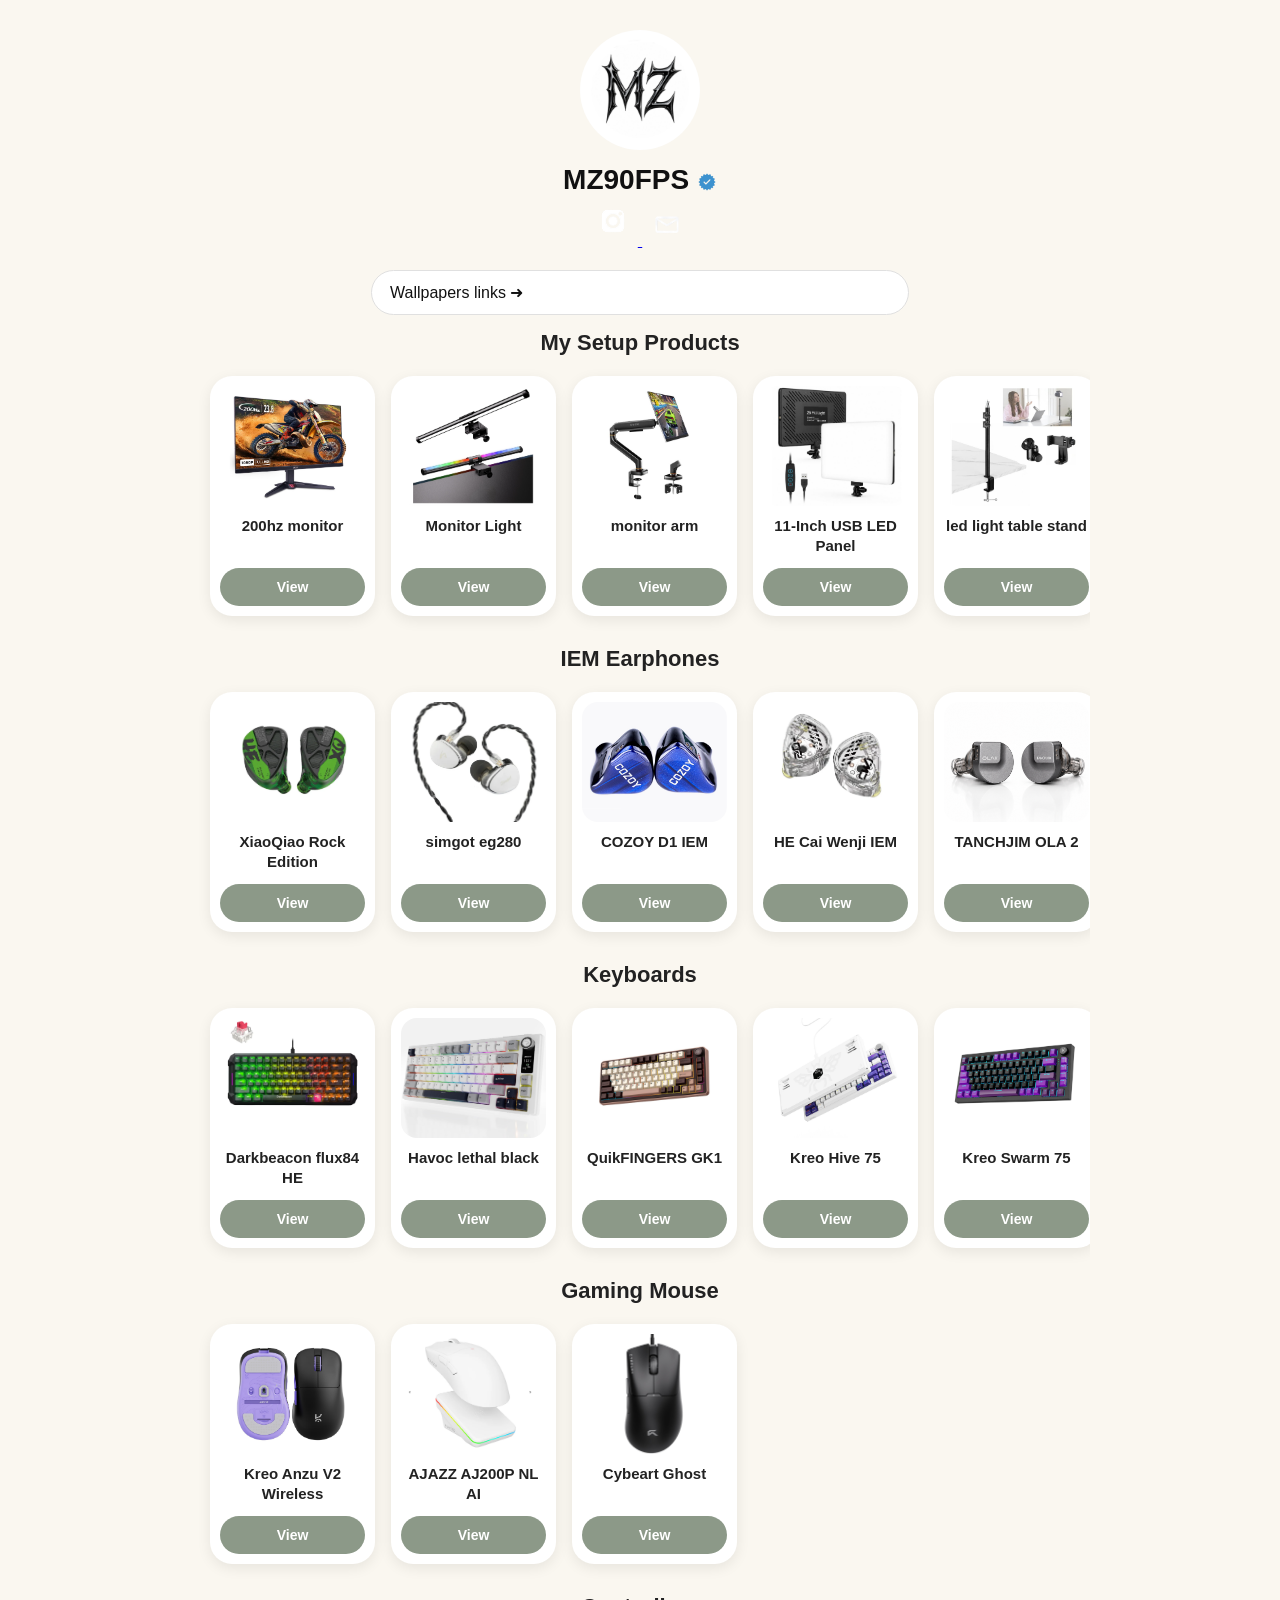
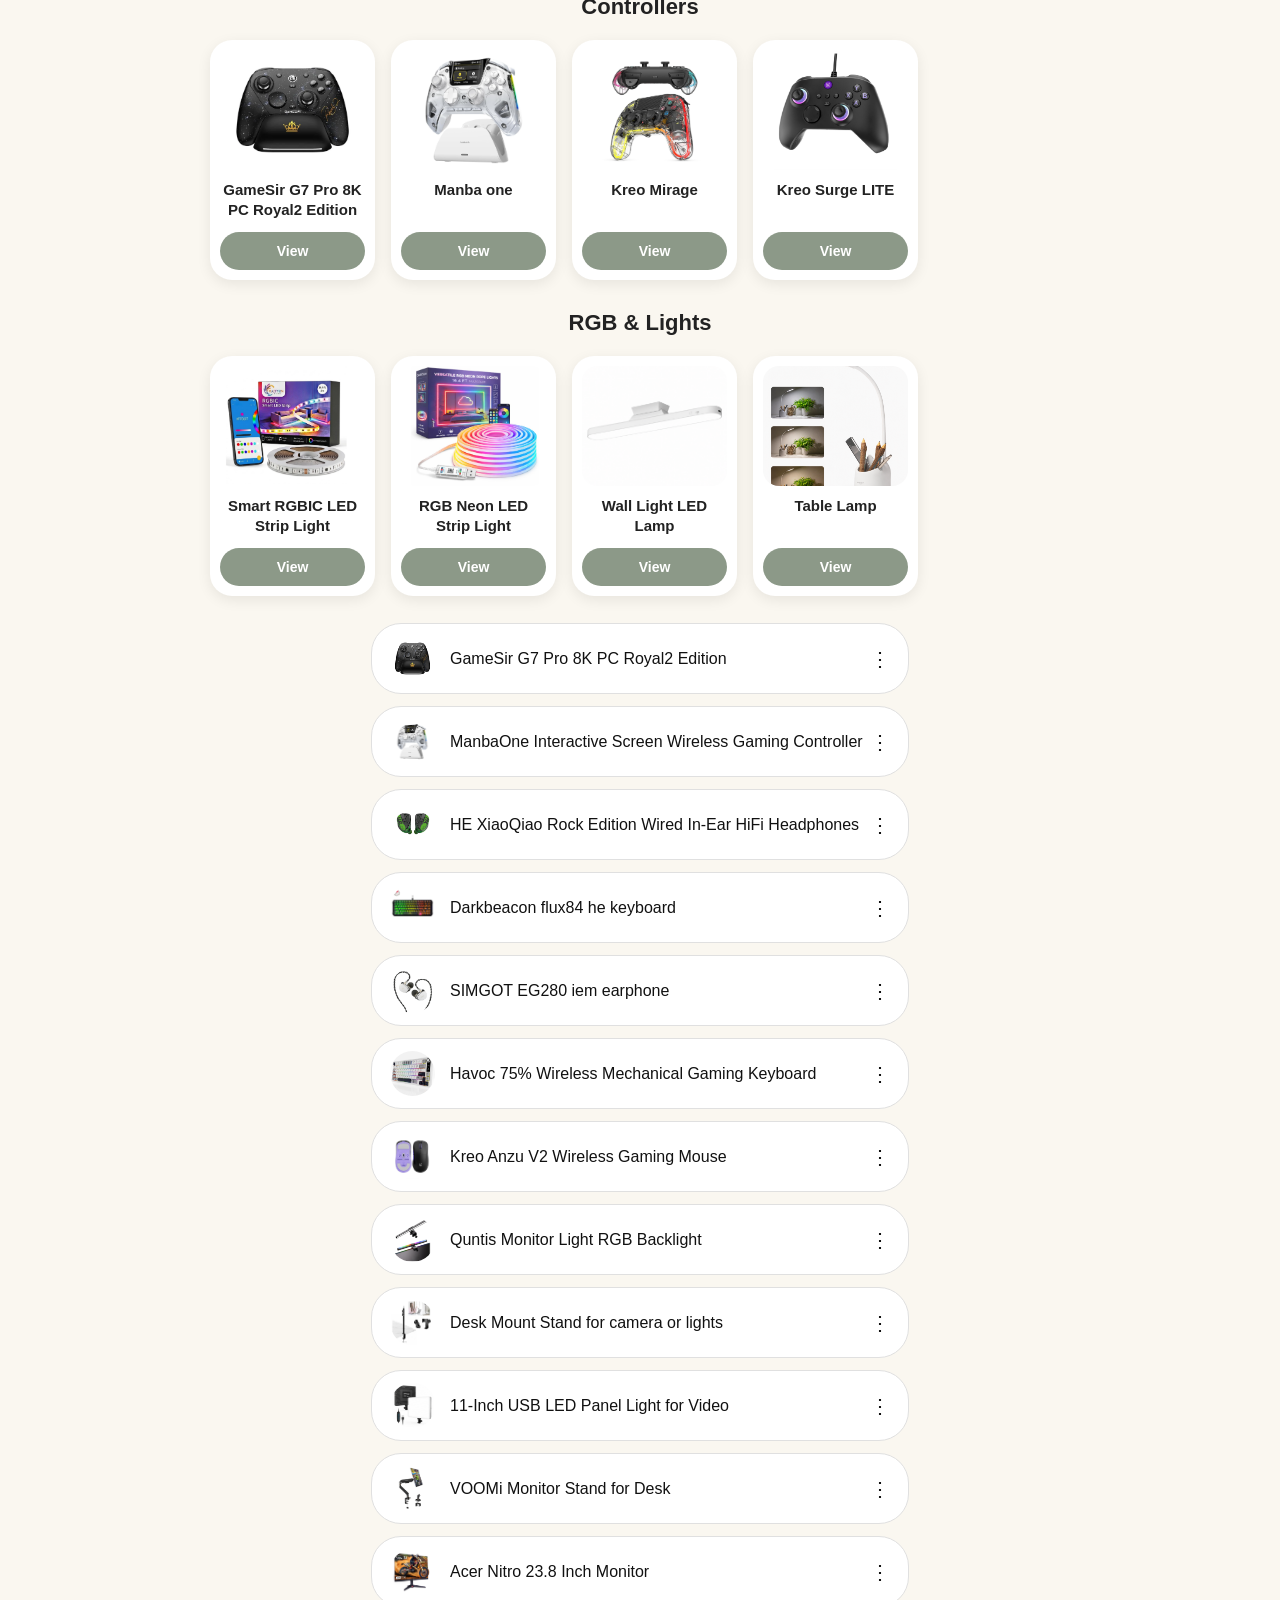
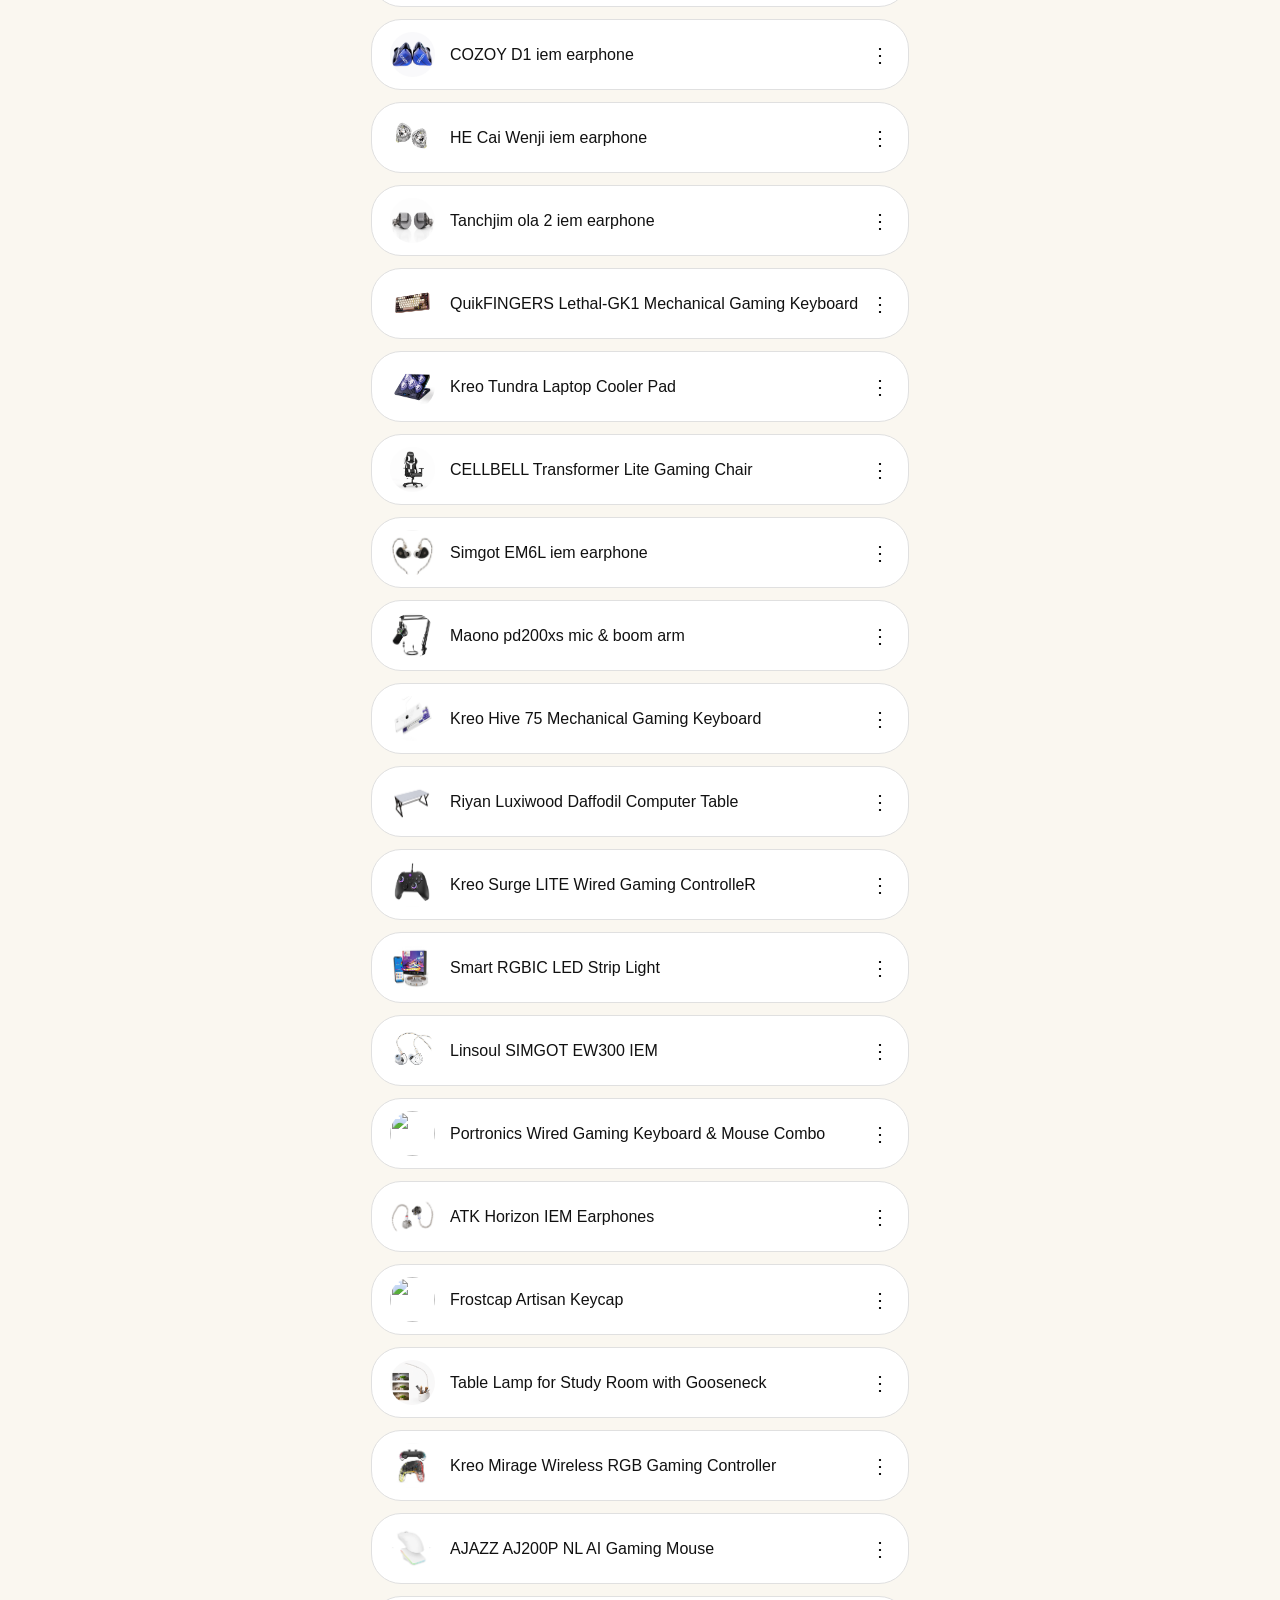
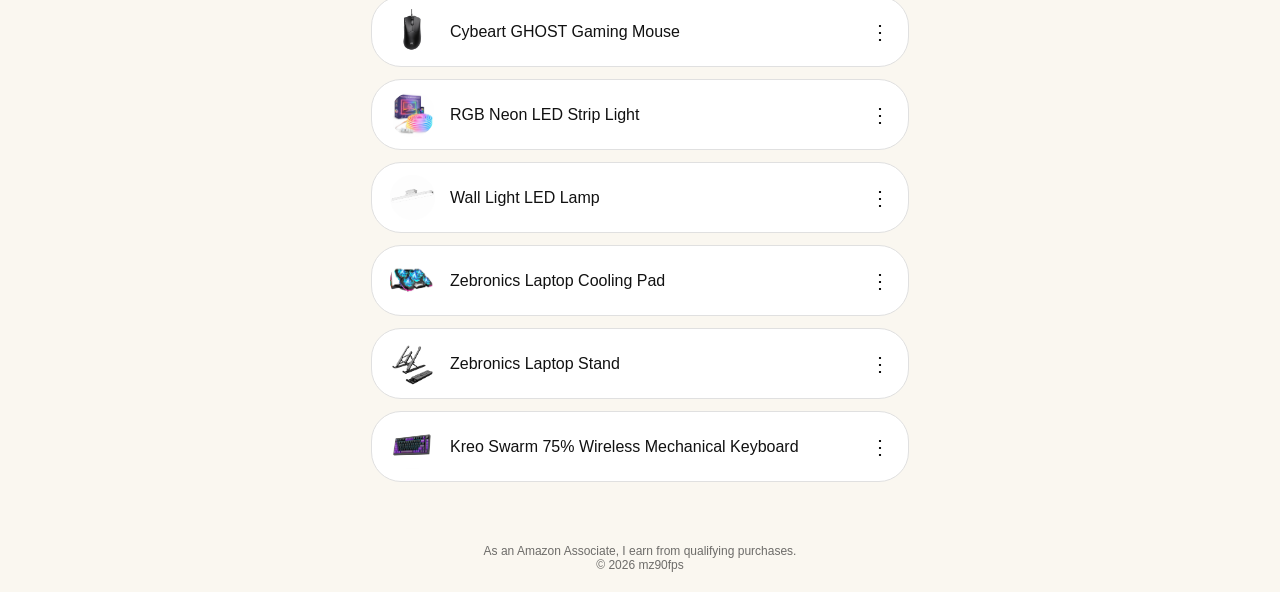
==== index.html @ dc027205 "Update index.html" ====
<!DOCTYPE html>
<html lang="en">
<head>
<meta charset="UTF-8">
<meta name="viewport" content="width=device-width, initial-scale=1.0, maximum-scale=1.0, user-scalable=no">
<title>MZ90FPS</title>




     
<meta name="description" content="MZ90FPS - Gaming setup, wallpapers, tech content and product links.">

<link rel="icon" type="image/png" href="favicon.jpg">

<link rel="stylesheet" href="style.css">

<script type="application/ld+json">
{
  "@context": "https://schema.org",
  "@type": "Organization",
  "name": "MZ90FPS",
  "url": "https://mz90fps.com/",
  "logo": "https://mz90fps.com/Logo.jpg"
}
</script>
    
<style>
html { scroll-behavior: smooth; }

body {
    margin: 0;
    font-family: 'Poppins', sans-serif;
    background: #FAF7F0;
    text-align: center;
    color: #111;
}

/* SEARCH ICON */
#searchIcon {
    position: fixed;
    top: 15px;
    right: 15px;
    font-size: 22px;
    cursor: pointer;
    z-index: 999;
}



/* EXISTING */
.profile img {
    width:120px;height:120px;border-radius:50%;
    margin-top:30px;object-fit:cover;
}

.name { font-size:28px;font-weight:bold;margin-top:10px; }
.name img { width:20px;vertical-align:middle; }

.bio { margin:15px;font-size:16px;line-height:1.6; }

.social img {
    width:30px;margin:10px;cursor:pointer;transition:0.2s;
}
.social img:hover { transform:scale(1.2); }

.container { margin-top:20px;padding-bottom:20px; }

/* ✅ FINAL PERFECT BUTTON */
.btn {
    display:flex;
    align-items:center;
    justify-content:space-between;
    background:#ffffff;
    border-radius:30px;
    padding:12px 18px;
    margin:12px auto;
    width:85%; /* 🔥 PERFECT SIDE GAP */
    max-width:500px;
    cursor:pointer;
    transition:0.3s;
    border:1px solid #e0e0e0;
}
.btn:hover { background:#ffffff; }

.left { display:flex;align-items:center; }
.left img {
    width:45px;height:45px;border-radius:50%;margin-right:15px;
}

.text { font-size:16px; }
.dots { font-size:20px;cursor:pointer; }

.footer {
    margin-top:30px;margin-bottom:20px;
    font-size:12px;opacity:0.6;
}

.popup {
    position:fixed;bottom:20px;left:50%;
    transform:translateX(-50%);
    background:black;color:white;
    padding:10px 20px;border-radius:20px;
    display:none;
}
</style>
</head>

<body>




<h1 style="position:absolute; left:-9999px;">MZ90FPS</h1>


<div id="main">

<div class="profile">
<a href="https://www.instagram.com/mz90fps">
<img src="Logo.jpg">
</a>
</div>

<div class="name">MZ90FPS <img src="bluetick.png"></div>


<div class="social">
<a href="https://www.Instagram.com/mz90fps">
<img src="Instagram.png">
</a>
<a href="mailto:mazinetvtr@gmail.com">
<img src="email.png">
</a>
</div>

<div class="container">



<!-- BUTTONS HOME ALL -->


<div class="btn" onclick="window.location.href='https://freewallpaper.github.io/'">
<div class="left">
<div class="text">Wallpapers links ➜</div>
</div>
</div>


<!-- square buttonsss square buttonsss square buttonsss square buttonsss square buttonsss square buttonsss square square buttonsss square buttonsss buttonsss  -->

<style>
.setup-products{
    margin-top:15px;
}

.setup-title{
    text-align:center;
    font-size:22px;
    font-weight:700;
    color:#222;
    margin-bottom:12px;
}

.setup-scroll-wrapper{
    position:relative;
    max-width:900px;
    margin:0 auto;
}

.setup-scroll{
    display:flex;
    gap:16px;
    overflow-x:auto;
    overflow-y:hidden;
    scroll-behavior:smooth;
    -webkit-overflow-scrolling:touch;
    padding:8px 20px 15px;
    scrollbar-width:none;
    cursor:grab;

    user-select:none;
    -webkit-user-select:none;
    -moz-user-select:none;
    -ms-user-select:none;
}

.setup-scroll:active{
    cursor:grabbing;
}

.setup-scroll::-webkit-scrollbar{
    display:none;
}

.setup-scroll img,
.setup-scroll .product-name,
.setup-scroll .view-btn,
.setup-card{
    user-select:none;
    -webkit-user-select:none;
    -webkit-user-drag:none;
}

.setup-card{
    flex:0 0 auto;
    width:165px;
    background:#ffffff;
    border-radius:22px;
    padding:10px;
    box-sizing:border-box;
    box-shadow:0 4px 14px rgba(0,0,0,.08);
}

.setup-card img{
    width:100%;
    height:120px;
    object-fit:cover;
    display:block;
    border-radius:16px;
    pointer-events:none;
}

.product-name{
    margin-top:10px;
    font-size:15px;
    font-weight:600;
    color:#222;
    line-height:1.35;
    text-align:center;
    height:42px;
    overflow:hidden;
}

.view-btn{
    width:100%;
    border:none;
    cursor:pointer;
    margin-top:10px;
    background:#8c9988;
    color:white;
    font-size:14px;
    font-weight:600;
    padding:11px 0;
    border-radius:999px;
    transition:.25s;
}

.view-btn:hover{
    background:#9d8366;
}

@media(max-width:768px){

.setup-card{
    width:155px;
}

.setup-card img{
    height:110px;
}

.product-name{
    font-size:14px;
}

}
</style>

<div class="setup-products">

    <div class="setup-title">
        My Setup Products
    </div>

    <div class="setup-scroll-wrapper">


        <div class="setup-scroll" id="setupScroll">


            <!-- monitorr -->
            <div class="setup-card">

                <img src="Acermonitor.jpg">

                <div class="product-name">
            200hz monitor 
                </div>

                <button class="view-btn"
                onclick="showSection('section29')">
                View
                </button>

            </div>


            <!-- monitorr light bar -->
            <div class="setup-card">

                <img src="Monitorlightbar.jpg">

                <div class="product-name">
            Monitor Light
                </div>

                <button class="view-btn"
                onclick="showSection('section33')">
                View
                </button>

            </div>

			
			          <!-- monitorr arm -->
            <div class="setup-card">

                <img src="Monitorarm.jpg">

                <div class="product-name">
           monitor arm 
                </div>

                <button class="view-btn"
                onclick="showSection('section30')">
                View
                </button>

            </div>



			
			          <!-- yuggam light led -->
            <div class="setup-card">

                <img src="Yugamlight.jpg">

                <div class="product-name">
           11-Inch USB LED Panel
                </div>

                <button class="view-btn"
                onclick="showSection('section31')">
                View
                </button>

            </div>

						
			          <!-- yuggam light led stand -->
            <div class="setup-card">

                <img src="Yugamstand.jpg">

                <div class="product-name">
           led light table stand
				</div>

                <button class="view-btn"
                onclick="showSection('section32')">
                View
                </button>

            </div>


			

            <!-- cell bell gaming chair -->
            <div class="setup-card">

                <img src="Cellbell.jpg">

                <div class="product-name">
                 gaming chair
                </div>

                <button class="view-btn"
                onclick="showSection('section23')">
                View
                </button>

            </div>


            <!-- riyan luxiwood table -->
            <div class="setup-card">

                <img src="Riyanluxiwood.jpg">

                <div class="product-name">
                   My Table
                </div>

                <button class="view-btn"
                onclick="showSection('section19')">
                View
                </button>

            </div>


             
            <!-- led strip radiyon -->
            <div class="setup-card">

                <img src="radiyon.jpg">

                <div class="product-name">
                    Smart RGBIC LED Strip Light
                </div>

                <button class="view-btn"
                onclick="showSection('section17')">
                View
                </button>

            </div>


             
        </div>
	

    </div>

</div>





<!-- IEM EARPHONES IEM EARPHONES IEM EARPHONES IEM EARPHONES IEM EARPHONES IEM EARPHONES IEM EARPHONES IEM EARPHONES -->

<div class="setup-products">

    <div class="setup-title">
        IEM Earphones
    </div>

    <div class="setup-scroll-wrapper">

        <div class="setup-scroll" id="iemScroll">



  <!-- iem eim iem iem -->
            <div class="setup-card">
                <img src="Hegreen.jpg">

                <div class="product-name">
                    XiaoQiao Rock Edition
                </div>

                <button class="view-btn"
                onclick="showSection('section38')">
                    View
                </button>
            </div>


  <!-- iem eim iem iem -->
            <div class="setup-card">
                <img src="Eg280.jpg">

                <div class="product-name">
                    simgot eg280
                </div>

                <button class="view-btn"
                onclick="showSection('section36')">
                    View
                </button>
            </div>


			
            <!-- COZOY D1 -->
            <div class="setup-card">
                <img src="Cozoyd1.jpg">

                <div class="product-name">
                    COZOY D1 IEM
                </div>

                <button class="view-btn"
                onclick="showSection('section28')">
                    View
                </button>
            </div>

            <!-- Harmonic Empire Cai Wenji -->
            <div class="setup-card">
                <img src="Caiwenji.jpg">

                <div class="product-name">
                    HE Cai Wenji IEM
                </div>

                <button class="view-btn"
                onclick="showSection('section27')">
                    View
                </button>
            </div>

            <!-- TANCHJIM OLA 2 -->
            <div class="setup-card">
                <img src="Ola2.jpg">

                <div class="product-name">
                    TANCHJIM OLA 2
                </div>

                <button class="view-btn"
                onclick="showSection('section26')">
                    View
                </button>
            </div>

            <!-- SIMGOT EM6L -->
            <div class="setup-card">
                <img src="Em6l.jpg">

                <div class="product-name">
                    SIMGOT EM6L
                </div>

                <button class="view-btn"
                onclick="showSection('section22')">
                    View
                </button>
            </div>

            <!-- SIMGOT EW300 -->
            <div class="setup-card">
                <img src="ew300.jpg">

                <div class="product-name">
                    SIMGOT EW300
                </div>

                <button class="view-btn"
                onclick="showSection('section16')">
                    View
                </button>
            </div>

            <!-- ATK Horizon -->
            <div class="setup-card">
                <img src="Atkhorizon.jpg">

                <div class="product-name">
                    ATK Horizon DSP
                </div>

                <button class="view-btn"
                onclick="showSection('section14')">
                    View
                </button>
            </div>

        </div>

    </div>

</div>


<!-- ended ended ended ended ended endedended ended ended ended ended ended ended ended ended ended ended ended ended ended -->




<!-- KEYBOARDS  KEYBOARDS  KEYBOARDS  KEYBOARDS  KEYBOARDSvv  KEYBOARDS  KEYBOARDS  KEYBOARDS KEYBOARDS KEYBOARDS KEYBOARDS-->

<div class="setup-products">

    <div class="setup-title">
        Keyboards
    </div>

    <div class="setup-scroll-wrapper">

        <div class="setup-scroll" id="keyboardScroll">



     <!-- keyboard keeb -->
            <div class="setup-card">
                <img src="Flux84.jpg">

                <div class="product-name">
                  Darkbeacon flux84 HE
                </div>

                <button class="view-btn"
                onclick="showSection('section37')">
                    View
                </button>
            </div>





			

     <!-- lethalblack keeb -->
            <div class="setup-card">
                <img src="Havoc.jpg">

                <div class="product-name">
                  Havoc lethal black
                </div>

                <button class="view-btn"
                onclick="showSection('section35')">
                    View
                </button>
            </div>


			
            <!-- QuikFINGERS GK1 -->
            <div class="setup-card">
                <img src="Fingersgk1.jpg">

                <div class="product-name">
                    QuikFINGERS GK1
                </div>

                <button class="view-btn"
                onclick="showSection('section25')">
                    View
                </button>
            </div>

            <!-- Kreo Hive 75 -->
            <div class="setup-card">
                <img src="Kreohive75v2.jpg">

                <div class="product-name">
                    Kreo Hive 75
                </div>

                <button class="view-btn"
                onclick="showSection('section20')">
                    View
                </button>
            </div>

            <!-- Kreo Swarm 75 -->
            <div class="setup-card">
                <img src="Kreokeeb1.png">

                <div class="product-name">
                    Kreo Swarm 75
                </div>

                <button class="view-btn"
                onclick="showSection('section11')">
                    View
                </button>
            </div>

            <!-- Portronics Combo -->
            <div class="setup-card">
                <img src="Portonicski5.jpg">

                <div class="product-name">
                    Portronics Ki-Pad 5
                </div>

                <button class="view-btn"
                onclick="showSection('section15')">
                    View
                </button>
            </div>

        </div>

    </div>

</div>

<script>
const keyboardSlider = document.getElementById("keyboardScroll");

let keyboardIsDown = false;
let keyboardStartX;
let keyboardScrollLeft;

keyboardSlider.addEventListener("mousedown", (e) => {
    keyboardIsDown = true;
    keyboardStartX = e.pageX - keyboardSlider.offsetLeft;
    keyboardScrollLeft = keyboardSlider.scrollLeft;
});

keyboardSlider.addEventListener("mouseleave", () => {
    keyboardIsDown = false;
});

keyboardSlider.addEventListener("mouseup", () => {
    keyboardIsDown = false;
});

keyboardSlider.addEventListener("mousemove", (e) => {
    if (!keyboardIsDown) return;

    e.preventDefault();

    const x = e.pageX - keyboardSlider.offsetLeft;
    const walk = (x - keyboardStartX) * 1.6;

    keyboardSlider.scrollLeft = keyboardScrollLeft - walk;
});
</script>



<!-- ended ended ended ended ended endedended ended ended ended ended ended ended ended ended ended ended ended ended ended -->

<!-- GAMING MOUSE GAMING MOUSE GAMING MOUSE GAMING MOUSE GAMING MOUSE GAMING MOUSE GAMING MOUSEGAMING MOUSEGAMING MOUSEGAMING MOUSE-->

<div class="setup-products">

    <div class="setup-title">
        Gaming Mouse
    </div>

    <div class="setup-scroll-wrapper">

        <div class="setup-scroll" id="mouseScroll">


   <!-- kreo anzu v2-->
            <div class="setup-card">
                <img src="Kreoanzuv2.jpg">

                <div class="product-name">
                    Kreo Anzu V2 Wireless
                </div>

                <button class="view-btn"
                onclick="showSection('section34')">
                    View
                </button>
            </div>



			
            <!-- AJAZZ AJ200P -->
            <div class="setup-card">
                <img src="AJ200P.png">

                <div class="product-name">
                    AJAZZ AJ200P NL AI
                </div>

                <button class="view-btn"
                onclick="showSection('section4')">
                    View
                </button>
            </div>

            <!-- Cybeart Ghost -->
            <div class="setup-card">
                <img src="Ghostmouse.png">

                <div class="product-name">
                    Cybeart Ghost
                </div>

                <button class="view-btn"
                onclick="showSection('section5')">
                    View
                </button>
            </div>

        </div>

    </div>

</div>

<script>
const mouseSlider = document.getElementById("mouseScroll");

let mouseIsDown = false;
let mouseStartX;
let mouseScrollLeft;

mouseSlider.addEventListener("mousedown", (e) => {
    mouseIsDown = true;
    mouseStartX = e.pageX - mouseSlider.offsetLeft;
    mouseScrollLeft = mouseSlider.scrollLeft;
});

mouseSlider.addEventListener("mouseleave", () => {
    mouseIsDown = false;
});

mouseSlider.addEventListener("mouseup", () => {
    mouseIsDown = false;
});

mouseSlider.addEventListener("mousemove", (e) => {
    if (!mouseIsDown) return;

    e.preventDefault();

    const x = e.pageX - mouseSlider.offsetLeft;
    const walk = (x - mouseStartX) * 1.6;

    mouseSlider.scrollLeft = mouseScrollLeft - walk;
});
</script>




<!-- ended ended ended ended ended endedended ended ended ended ended ended ended ended ended ended ended ended ended ended -->


<!-- CONTROLLERS  CONTROLLERS  CONTROLLERS  CONTROLLERS  CONTROLLERS CONTROLLERS CONTROLLERS CONTROLLERS CONTROLLERS CONTROLLERS -->

<div class="setup-products">

    <div class="setup-title">
        Controllers
    </div>

    <div class="setup-scroll-wrapper">

        <div class="setup-scroll" id="controllerScroll">



            <!-- controller-->
            <div class="setup-card">
                <img src="Gamesirg7.jpg">

                <div class="product-name">
                  GameSir G7 Pro 8K PC Royal2 Edition
                </div>

                <button class="view-btn"
                onclick="showSection('section40')">
                    View
                </button>
            </div>



            <!-- controller -->
            <div class="setup-card">
                <img src="Manbaone.jpg">

                <div class="product-name">
                  Manba one
                </div>

                <button class="view-btn"
                onclick="showSection('section39')">
                    View
                </button>
            </div>


			
            <!-- Kreo Mirage -->
            <div class="setup-card">
                <img src="Mirage.png">

                <div class="product-name">
                    Kreo Mirage
                </div>

                <button class="view-btn"
                onclick="showSection('section3')">
                    View
                </button>
            </div>

            <!-- Kreo Surge LITE -->
            <div class="setup-card">
                <img src="Surgelite.jpg">

                <div class="product-name">
                    Kreo Surge LITE
                </div>

                <button class="view-btn"
                onclick="showSection('section18')">
                    View
                </button>
            </div>

        </div>

    </div>

</div>

<script>
const controllerSlider = document.getElementById("controllerScroll");

let controllerIsDown = false;
let controllerStartX;
let controllerScrollLeft;

controllerSlider.addEventListener("mousedown", (e) => {
    controllerIsDown = true;
    controllerStartX = e.pageX - controllerSlider.offsetLeft;
    controllerScrollLeft = controllerSlider.scrollLeft;
});

controllerSlider.addEventListener("mouseleave", () => {
    controllerIsDown = false;
});

controllerSlider.addEventListener("mouseup", () => {
    controllerIsDown = false;
});

controllerSlider.addEventListener("mousemove", (e) => {
    if (!controllerIsDown) return;

    e.preventDefault();

    const x = e.pageX - controllerSlider.offsetLeft;
    const walk = (x - controllerStartX) * 1.6;

    controllerSlider.scrollLeft = controllerScrollLeft - walk;
});
</script>






<!-- ended ended ended ended ended endedended ended ended ended ended ended ended ended ended ended ended ended ended ended -->



<!-- RGB & LIGHTS RGB & LIGHTS RGB & LIGHTSRGB & LIGHTSRGB & LIGHTSRGB & LIGHTSRGB & LIGHTSRGB & LIGHTSRGB & LIGHTSRGB & LIGHTSRGB & LIGHTS -->

<div class="setup-products">

    <div class="setup-title">
        RGB & Lights
    </div>

    <div class="setup-scroll-wrapper">

        <div class="setup-scroll" id="lightsScroll">

            <!-- Smart RGBIC -->
            <div class="setup-card">
                <img src="radiyon.jpg">

                <div class="product-name">
                    Smart RGBIC LED Strip Light
                </div>

                <button class="view-btn"
                onclick="showSection('section17')">
                    View
                </button>
            </div>

            <!-- RGB Neon -->
            <div class="setup-card">
                <img src="Rgbneon1.png">

                <div class="product-name">
                    RGB Neon LED Strip Light
                </div>

                <button class="view-btn"
                onclick="showSection('section6')">
                    View
                </button>
            </div>

            <!-- Wall Light -->
            <div class="setup-card">
                <img src="Walllight01.png">

                <div class="product-name">
                    Wall Light LED Lamp
                </div>

                <button class="view-btn"
                onclick="showSection('section7')">
                    View
                </button>
            </div>

            <!-- Table Lamp -->
            <div class="setup-card">
                <img src="Tablelamp1.png">

                <div class="product-name">
                    Table Lamp
                </div>

                <button class="view-btn"
                onclick="showSection('section8')">
                    View
                </button>
            </div>

        </div>

    </div>

</div>

<script>
const lightsSlider = document.getElementById("lightsScroll");

let lightsIsDown = false;
let lightsStartX;
let lightsScrollLeft;

lightsSlider.addEventListener("mousedown", (e) => {
    lightsIsDown = true;
    lightsStartX = e.pageX - lightsSlider.offsetLeft;
    lightsScrollLeft = lightsSlider.scrollLeft;
});

lightsSlider.addEventListener("mouseleave", () => {
    lightsIsDown = false;
});

lightsSlider.addEventListener("mouseup", () => {
    lightsIsDown = false;
});

lightsSlider.addEventListener("mousemove", (e) => {
    if (!lightsIsDown) return;

    e.preventDefault();

    const x = e.pageX - lightsSlider.offsetLeft;
    const walk = (x - lightsStartX) * 1.6;

    lightsSlider.scrollLeft = lightsScrollLeft - walk;
});
</script>






<!-- ended ended ended ended ended endedended ended ended ended ended ended ended ended ended ended ended ended ended ended -->









<script>
const iemSlider = document.getElementById("iemScroll");

let iemIsDown = false;
let iemStartX;
let iemScrollLeft;

iemSlider.addEventListener("mousedown", (e) => {
    iemIsDown = true;
    iemStartX = e.pageX - iemSlider.offsetLeft;
    iemScrollLeft = iemSlider.scrollLeft;
});

iemSlider.addEventListener("mouseleave", () => {
    iemIsDown = false;
});

iemSlider.addEventListener("mouseup", () => {
    iemIsDown = false;
});

iemSlider.addEventListener("mousemove", (e) => {
    if (!iemIsDown) return;

    e.preventDefault();

    const x = e.pageX - iemSlider.offsetLeft;
    const walk = (x - iemStartX) * 1.6;

    iemSlider.scrollLeft = iemScrollLeft - walk;
});
</script>












<script>
const slider = document.getElementById("setupScroll");

let isDown = false;
let startX;
let scrollLeft;

slider.addEventListener("mousedown", (e) => {
    isDown = true;
    slider.classList.add("active");
    startX = e.pageX - slider.offsetLeft;
    scrollLeft = slider.scrollLeft;
});

slider.addEventListener("mouseleave", () => {
    isDown = false;
});

slider.addEventListener("mouseup", () => {
    isDown = false;
});

slider.addEventListener("mousemove", (e) => {

    if(!isDown) return;

    e.preventDefault();

    const x = e.pageX - slider.offsetLeft;
    const walk = (x - startX) * 1.6;

    slider.scrollLeft = scrollLeft - walk;

});
</script>



<!-- end  end end end end end end end en dn  end  end end end end end end  -->

























































































































<div class="btn" onclick="showSection('section40')">
<div class="left">
<img src="Gamesirg7.jpg">
<div class="text">GameSir G7 Pro 8K PC Royal2 Edition</div>
</div>
<div class="dots" onclick="shareLink(event, 'https://mz90fps.com/')">⋮</div>
</div>
	


<div class="btn" onclick="showSection('section39')">
<div class="left">
<img src="Manbaone.jpg">
<div class="text">ManbaOne Interactive Screen Wireless Gaming Controller</div>
</div>
<div class="dots" onclick="shareLink(event, 'https://mz90fps.com/')">⋮</div>
</div>
	

<div class="btn" onclick="showSection('section38')">
<div class="left">
<img src="Hegreen.jpg">
<div class="text">HE XiaoQiao Rock Edition Wired In-Ear HiFi Headphones</div>
</div>
<div class="dots" onclick="shareLink(event, 'https://mz90fps.com/')">⋮</div>
</div>

<div class="btn" onclick="showSection('section37')">
<div class="left">
<img src="Flux84.jpg">
<div class="text">Darkbeacon flux84 he keyboard</div>
</div>
<div class="dots" onclick="shareLink(event, 'https://mz90fps.com/')">⋮</div>
</div>



<div class="btn" onclick="showSection('section36')">
<div class="left">
<img src="Eg280.jpg">
<div class="text">SIMGOT EG280 iem earphone</div>
</div>
<div class="dots" onclick="shareLink(event, 'https://mz90fps.com/')">⋮</div>
</div>


<div class="btn" onclick="showSection('section35')">
<div class="left">
<img src="Havoc.jpg">
<div class="text">Havoc 75% Wireless Mechanical Gaming Keyboard</div>
</div>
<div class="dots" onclick="shareLink(event, 'https://mz90fps.com/')">⋮</div>
</div>

<div class="btn" onclick="showSection('section34')">
<div class="left">
<img src="Kreoanzuv2.jpg">
<div class="text">Kreo Anzu V2 Wireless Gaming Mouse</div>
</div>
<div class="dots" onclick="shareLink(event, 'https://mz90fps.com/')">⋮</div>
</div>




<div class="btn" onclick="showSection('section33')">
<div class="left">
<img src="Monitorlightbar.jpg">
<div class="text">Quntis Monitor Light RGB Backlight</div>
</div>
<div class="dots" onclick="shareLink(event, 'https://mz90fps.com/')">⋮</div>
</div>


	


<div class="btn" onclick="showSection('section32')">
<div class="left">
<img src="Yugamstand.jpg">
<div class="text">Desk Mount Stand for camera or lights</div>
</div>
<div class="dots" onclick="shareLink(event, 'https://mz90fps.com/')">⋮</div>
</div>




<div class="btn" onclick="showSection('section31')">
<div class="left">
<img src="Yugamlight.jpg">
<div class="text">11-Inch USB LED Panel Light for Video</div>
</div>
<div class="dots" onclick="shareLink(event, 'https://mz90fps.com/')">⋮</div>
</div>


<div class="btn" onclick="showSection('section30')">
<div class="left">
<img src="Monitorarm.jpg">
<div class="text">VOOMi Monitor Stand for Desk</div>
</div>
<div class="dots" onclick="shareLink(event, 'https://mz90fps.com/')">⋮</div>
</div>

<div class="btn" onclick="showSection('section29')">
<div class="left">
<img src="Acermonitor.jpg">
<div class="text">Acer Nitro 23.8 Inch Monitor</div>
</div>
<div class="dots" onclick="shareLink(event, 'https://mz90fps.com/')">⋮</div>
</div>





<div class="btn" onclick="showSection('section28')">
<div class="left">
<img src="Cozoyd1.jpg">
<div class="text">COZOY D1 iem earphone</div>
</div>
<div class="dots" onclick="shareLink(event, 'https://conceptkart.com/products/cozoy-d1-10mm-dual-magnetic-dynamic-driver-iem?srsltid=AfmBOopzVwhuT0tEeqTiK4e_4UD_y_1esKxziebeUlwk4vm_68i-GN0r')">⋮</div>
</div>


<div class="btn" onclick="showSection('section27')">
<div class="left">
<img src="Caiwenji.jpg">
<div class="text">HE Cai Wenji iem earphone</div>
</div>
<div class="dots" onclick="shareLink(event, 'https://tangzu.net/products/he-cai-wenji-10mm-single-dynamic-driver-in-ear-monitors')">⋮</div>
</div>
	



<div class="btn" onclick="showSection('section26')">
<div class="left">
<img src="Ola2.jpg">
<div class="text">Tanchjim ola 2 iem earphone</div>
</div>
<div class="dots" onclick="shareLink(event, 'https://tanchjim.com/en/products/earphones/iem/ola-ii/')">⋮</div>
</div>
	



	
<div class="btn" onclick="showSection('section25')">
<div class="left">
<img src="Fingersgk1.jpg">
<div class="text">QuikFINGERS Lethal-GK1 Mechanical Gaming Keyboard</div>
</div>
<div class="dots" onclick="shareLink(event, 'https://link.amazon/B00pYxpFA')">⋮</div>
</div>


     

<div class="btn" onclick="showSection('section24')">
<div class="left">
<img src="Tundra.jpg">
<div class="text">Kreo Tundra Laptop Cooler Pad </div>
</div>
<div class="dots" onclick="shareLink(event, 'https://link.amazon/B02Hb7FHW')">⋮</div>
</div>









<div class="btn" onclick="showSection('section23')">
<div class="left">
<img src="Cellbell.jpg">
<div class="text">CELLBELL Transformer Lite Gaming Chair</div>
</div>
<div class="dots" onclick="shareLink(event, 'https://amzn.to/4vfjdPN')">⋮</div>
</div>








     
<div class="btn" onclick="showSection('section22')">
<div class="left">
<img src="Em6l.jpg">
<div class="text">Simgot EM6L iem earphone</div>
</div>
<div class="dots" onclick="shareLink(event, 'https://www.linsoul.com/products/simgot-em6l?srsltid=AfmBOoo4eUDyKOxGdPKsDWO9RA6HDUYu_MS4TSQ2ymDbW3FPr_bpROgr')">⋮</div>
</div>



     
<div class="btn" onclick="showSection('section21')">
<div class="left">
<img src="Maonopd200xs.jpg">
<div class="text">Maono pd200xs mic & boom arm</div>
</div>
<div class="dots" onclick="shareLink(event, 'https://amzn.to/4uZBGzO')">⋮</div>
</div>







<div class="btn" onclick="showSection('section20')">
<div class="left">
<img src="Kreohive75v2.jpg">
<div class="text">Kreo Hive 75 Mechanical Gaming Keyboard</div>
</div>
<div class="dots" onclick="shareLink(event, 'https://link.amazon/B0dFTI1me')">⋮</div>
</div>







     
<div class="btn" onclick="showSection('section19')">
<div class="left">
<img src="Riyanluxiwood.jpg">
<div class="text">Riyan Luxiwood Daffodil Computer Table</div>
</div>
<div class="dots" onclick="shareLink(event, 'https://amzn.to/4oE6wwb')">⋮</div>
</div>
     
     
     
<div class="btn" onclick="showSection('section18')">
<div class="left">
<img src="Surgelite.jpg">
<div class="text">Kreo Surge LITE Wired Gaming ControlleR</div>
</div>
<div class="dots" onclick="shareLink(event, 'https://amzn.to/4vKcSMY')">⋮</div>
</div>
     

<div class="btn" onclick="showSection('section17')">
<div class="left">
<img src="radiyon.jpg">
<div class="text">Smart RGBIC LED Strip Light</div>
</div>
<div class="dots" onclick="shareLink(event, 'https://amzn.to/4oebPlN')">⋮</div>
</div>


<div class="btn" onclick="showSection('section16')">
<div class="left">
<img src="ew300.jpg">
<div class="text">Linsoul SIMGOT EW300 IEM</div>
</div>
<div class="dots" onclick="shareLink(event, 'https://share.google/XQZJr6zVZPkrDgQPC')">⋮</div>
</div>



     


<div class="btn" onclick="showSection('section15')">
<div class="left">
<img src="Portonicski5.jpg">
<div class="text">Portronics Wired Gaming Keyboard & Mouse Combo</div>
</div>
<div class="dots" onclick="shareLink(event, 'https://amzn.to/3RkCmSb')">⋮</div>
</div>


     


<div class="btn" onclick="showSection('section14')">
<div class="left">
<img src="Atkhorizon.jpg">
<div class="text">ATK Horizon IEM Earphones</div>
</div>
<div class="dots" onclick="shareLink(event, 'https://www.atk.store/products/atk-horizon-dsp-gaming-in-ear-earphones')">⋮</div>
</div>



     


<div class="btn" onclick="showSection('section13')">
<div class="left">
<img src="Keysync.jpg">
<div class="text">Frostcap Artisan Keycap</div>
</div>
<div class="dots" onclick="shareLink(event, 'https://amzn.to/3PyL4vD')">⋮</div>
</div>
     




     
     
<div class="btn" onclick="showSection('section8')">
<div class="left">
<img src="Tablelamp1.png">
<div class="text">Table Lamp for Study Room with Gooseneck</div>
</div>
<div class="dots" onclick="shareLink(event, 'https://amzn.to/4ujCvDD')">⋮</div>
</div>
     
     


<div class="btn" onclick="showSection('section3')">
<div class="left">
<img src="Mirage.png">
<div class="text">Kreo Mirage Wireless RGB Gaming Controller</div>
</div>
<div class="dots" onclick="shareLink(event, 'https://amzn.to/4d2MV4J')">⋮</div>
</div>



<div class="btn" onclick="showSection('section4')">
<div class="left">
<img src="AJ200P.png">
<div class="text">AJAZZ AJ200P NL AI Gaming Mouse</div>
</div>
<div class="dots" onclick="shareLink(event, 'https://ajazzbrand.com/products/ajazz-aj200p-nl-ai-mc-wireless-ai-gaming-mouse-nearlink-main-control-al-interaction-magnetic-wireless-endurance')">⋮</div>
</div>


  
<div class="btn" onclick="showSection('section5')">
<div class="left">
<img src="Ghostmouse.png">
<div class="text">Cybeart GHOST Gaming Mouse </div>
</div>
<div class="dots" onclick="shareLink(event, 'https://amzn.to/4cCwRqn')">⋮</div>
</div>


  
<div class="btn" onclick="showSection('section6')">
<div class="left">
<img src="Rgbneon1.png">
<div class="text">RGB Neon LED Strip Light</div>
</div>
<div class="dots" onclick="shareLink(event, 'https://amzn.to/4eMJ4tO')">⋮</div>
</div>

  

<div class="btn" onclick="showSection('section7')">
<div class="left">
<img src="Walllight01.png">
<div class="text">Wall Light LED Lamp</div>
</div>
<div class="dots" onclick="shareLink(event, 'https://amzn.to/4xfUL35')">⋮</div>
</div>


  
<div class="btn" onclick="showSection('section9')">
<div class="left">
<img src="Coolingpad.png">
<div class="text">Zebronics Laptop Cooling Pad</div>
</div>
<div class="dots" onclick="shareLink(event, 'https://amzn.to/4ddNgSb')">⋮</div>
</div>


  
<div class="btn" onclick="showSection('section10')">
<div class="left">
<img src="Laptopstand.png">
<div class="text">Zebronics Laptop Stand</div>
</div>
<div class="dots" onclick="shareLink(event, 'https://amzn.to/4uipiLs')">⋮</div>
</div>


  
<div class="btn" onclick="showSection('section11')">
<div class="left">
<img src="Kreokeeb1.png">
<div class="text">Kreo Swarm 75% Wireless Mechanical Keyboard</div>
</div>
<div class="dots" onclick="shareLink(event, 'https://amzn.to/42D37DK')">⋮</div>
</div>




     
     







     
</div>


<div class="footer">
As an Amazon Associate, I earn from qualifying purchases.<br>
© 2026 mz90fps
</div>

</div>
















































   <!-- ManbaOne Interactive Screen Wireless Gaming Controller -->
<div id="section40" style="display:none;">
<div class="container">

<!-- 🖼️ PRODUCT IMAGE -->
<div class="product-image">
    <img src="Gamesirg7.jpg">
</div>

<h2>GameSir G7 Pro 8K PC Royal2 Edition Controller</h2>

<p class="wall-text">
GameSir G7 Pro 8K Royal2 Edition is built for fast and precise PC gaming with responsive controls and high-speed performance.
Its advanced features and ergonomic design make it ideal for competitive gaming and long sessions.
</p>

<p class="wall-text">
✓ 8K polling rate<br>
✓ Precise Hall Effect controls<br>
✓ Responsive gaming performance<br>
✓ Ergonomic design
</p>

	
<!-- 🔗 MAIN LINK -->
<div class="btn" onclick="openLink('https://gamesir.com/products/gamesir-g7-pro-8k-pc-royal2-edition')">
<div class="left">
<div class="text">Buy Now / View Product ➜</div>
</div>
</div>

<!-- 🔙 BACK -->
<div class="btn" onclick="goBack()"
<div class="left">
<div class="text">⬅ Back</div>
</div>
</div>

</div>
</div>





   <!-- ManbaOne Interactive Screen Wireless Gaming Controller -->
<div id="section39" style="display:none;">
<div class="container">

<!-- 🖼️ PRODUCT IMAGE -->
<div class="product-image">
    <img src="Manbaone.jpg">
</div>

<h2>ManbaOne Interactive Screen Wireless Gaming Controller</h2>

<p class="wall-text">
ManbaOne Interactive Screen Wireless Gaming Controller combines responsive controls with a built-in interactive display for a more immersive gaming experience.
Its wireless design and customizable features make it a versatile choice for gaming across compatible devices.
</p>

<p class="wall-text">
✓ Built-in interactive screen<br>
✓ Wireless gaming connectivity<br>
✓ Customizable controls<br>
✓ Immersive gaming experience
</p>

	
<!-- 🔗 MAIN LINK -->
<div class="btn" onclick="openLink('https://www.amazon.com/dp/B0CY83CL2D?th=1')">
<div class="left">
<div class="text">Buy Now / View Product ➜</div>
</div>
</div>

<!-- 🔙 BACK -->
<div class="btn" onclick="goBack()"
<div class="left">
<div class="text">⬅ Back</div>
</div>
</div>

</div>
</div>








   <!-- XiaoQiao Rock Edition Wired In-Ear HiFi Headphones -->
<div id="section38" style="display:none;">
<div class="container">

<!-- 🖼️ PRODUCT IMAGE -->
<div class="product-image">
    <img src="Hegreen.jpg">
</div>

<h2>HE XiaoQiao Rock Edition Wired In-Ear HiFi Headphones</h2>

<p class="wall-text">
HE XiaoQiao Rock Edition is designed for rich, detailed audio with enhanced low frequencies and an immersive listening experience.
Its replaceable cable and comfortable in-ear design make it suitable for gaming, music, and everyday listening.
</p>

<p class="wall-text">
✓ Single dynamic driver<br>
✓ Enhanced low-frequency sound<br>
✓ 0.78mm replaceable cable<br>
✓ HiFi audio performance
</p>

	
<!-- 🔗 MAIN LINK -->
<div class="btn" onclick="openLink('https://tangzu.net/products/he-xiaoqiao-rock-edition-wired-in-ear-hifi-headphones-with-1-dd-for-enhanced-low-frequencies-and-0-78pin-replaceable-cable')">
<div class="left">
<div class="text">Buy Now / View Product ➜</div>
</div>
</div>

<!-- 🔙 BACK -->
<div class="btn" onclick="goBack()"
<div class="left">
<div class="text">⬅ Back</div>
</div>
</div>

</div>
</div>




   <!-- flux keyboard-->
<div id="section37" style="display:none;">
<div class="container">

<!-- 🖼️ PRODUCT IMAGE -->
<div class="product-image">
    <img src="Flux84.jpg">
</div>

<h2>Flux 84 Wired Hall Effect Magnetic Switch Gaming Keyboard</h2>

<p class="wall-text">
Flux 84 is a high-performance gaming keyboard featuring Hall Effect magnetic switches for fast and precise input.
Its compact 84-key layout and responsive design make it an excellent choice for competitive gaming and everyday use.
</p>

<p class="wall-text">
✓ Hall Effect magnetic switches<br>
✓ 84-key compact layout<br>
✓ Fast & precise input<br>
✓ Built for competitive gaming
</p>

	
<!-- 🔗 MAIN LINK -->
<div class="btn" onclick="openLink('https://darkbeacon.ai/products/flux-84-he-magnetic-switch-keyboard?srsltid=AfmBOopKL_wwpIcUETmG0TVXGnwHNMOVd0LIfwt4ycXwXUf3G4_qcuFt')">
<div class="left">
<div class="text">Buy Now / View Product ➜</div>
</div>
</div>

<!-- 🔙 BACK -->
<div class="btn" onclick="goBack()"
<div class="left">
<div class="text">⬅ Back</div>
</div>
</div>

</div>
</div>



	   <!-- iem simgot-->
<div id="section36" style="display:none;">
<div class="container">

<!-- 🖼️ PRODUCT IMAGE -->
<div class="product-image">
    <img src="Eg280.jpg">
</div>

<h2>SIMGOT EG280 IEM Earphones</h2>

<p class="wall-text">
SIMGOT EG280 IEM Earphones are designed to deliver detailed, immersive audio with excellent clarity for gaming and music.
Its refined sound and comfortable in-ear design make it a great choice for long listening sessions.
</p>

<p class="wall-text">
✓ High-fidelity sound quality<br>
✓ Clear & detailed audio<br>
✓ Precise gaming positioning<br>
✓ Comfortable in-ear fit
</p>

	
<!-- 🔗 MAIN LINK -->
<div class="btn" onclick="openLink('https://linsoul.de/products/simgot-eg280')">
<div class="left">
<div class="text">Buy Now / View Product ➜</div>
</div>
</div>

<!-- 🔙 BACK -->
<div class="btn" onclick="goBack()"
<div class="left">
<div class="text">⬅ Back</div>
</div>
</div>

</div>
</div>





      <!-- havoc keeeeb-->
<div id="section35" style="display:none;">
<div class="container">

<!-- 🖼️ PRODUCT IMAGE -->
<div class="product-image">
    <img src="Havoc.jpg">
</div>

<h2>Havoc 75% Wireless Mechanical Gaming Keyboard</h2>

<p class="wall-text">
Havoc 75% Wireless Mechanical Gaming Keyboard is built for gamers and creators who want premium performance in a compact layout.
With tri-mode connectivity, a built-in display, gasket mount design, and hot-swappable switches, it delivers a smooth and customizable typing experience.
</p>

<p class="wall-text">
✓ Tri-mode wireless connectivity<br>
✓ Hot-swappable switches<br>
✓ Gasket mount design<br>
✓ Built-in display
</p>

	
<!-- 🔗 MAIN LINK -->
<div class="btn" onclick="openLink('https://link.amazon/B0gKLxLsr')">
<div class="left">
<div class="text">Buy Now / View Product ➜</div>
</div>
</div>

<!-- 🔙 BACK -->
<div class="btn" onclick="goBack()"
<div class="left">
<div class="text">⬅ Back</div>
</div>
</div>

</div>
</div>






      <!-- lkreoo anzu vw r-->
<div id="section34" style="display:none;">
<div class="container">

<!-- 🖼️ PRODUCT IMAGE -->
<div class="product-image">
    <img src="Kreoanzuv2.jpg">
</div>

<h2>Kreo Anzu V2 Wireless Gaming Mouse</h2>

<p class="wall-text">
Kreo Anzu V2 Wireless Gaming Mouse is built for speed, precision, and all-day comfort with its ultra-lightweight design.
Featuring a high-performance PixArt sensor and tri-mode connectivity, it's perfect for competitive gaming and everyday use.
</p>

<p class="wall-text">
✓ 48g ultra-light design<br>
✓ PixArt 3311 sensor<br>
✓ Tri-mode wireless connectivity<br>
✓ 12000 DPI precision
</p>
<!-- 🔗 MAIN LINK -->
<div class="btn" onclick="openLink('https://link.amazon/B07ADCr15')">
<div class="left">
<div class="text">Buy Now / View Product ➜</div>
</div>
</div>

<!-- 🔙 BACK -->
<div class="btn" onclick="goBack()"
<div class="left">
<div class="text">⬅ Back</div>
</div>
</div>

</div>
</div>




	


      <!-- light bar monitorr-->
<div id="section33" style="display:none;">
<div class="container">

<!-- 🖼️ PRODUCT IMAGE -->
<div class="product-image">
    <img src="Monitorlightbar.jpg">
</div>

<h2>Quntis Monitor Light RGB Backlight</h2>

<p class="wall-text">
Quntis Monitor Light RGB Backlight is designed to enhance your workspace with eye-friendly front lighting and vibrant RGB backlighting.
Its glare-free design, adjustable brightness, and multiple color temperatures make it ideal for gaming, work, and late-night sessions.
</p>

<p class="wall-text">
✓ Eye-care glare-free lighting<br>
✓ Adjustable brightness<br>
✓ 3 color temperature modes<br>
✓ RGB ambient backlight
</p>

<!-- 🔗 MAIN LINK -->
<div class="btn" onclick="openLink('https://amzn.in/d/0dgU24Pm')">
<div class="left">
<div class="text">Buy Now / View Product ➜</div>
</div>
</div>

<!-- 🔙 BACK -->
<div class="btn" onclick="goBack()"
<div class="left">
<div class="text">⬅ Back</div>
</div>
</div>

</div>
</div>


      <!-- yugam led light standdd-->
<div id="section32" style="display:none;">
<div class="container">

<!-- 🖼️ PRODUCT IMAGE -->
<div class="product-image">
    <img src="Yugamstand.jpg">
</div>

<h2>Desk Mount Stand</h2>

<p class="wall-text">
Desk Camera Mount Stand is designed for creators who need a stable and flexible mounting solution for cameras, phones, or LED lights.
Its adjustable arm and sturdy C-clamp provide the perfect setup for streaming, product photography, and video recording.
</p>

<p class="wall-text">
✓ Adjustable mounting arm<br>
✓ Strong desk C-clamp<br>
✓ Supports cameras & phones<br>
✓ Perfect for content creation
</p>

<!-- 🔗 MAIN LINK -->
<div class="btn" onclick="openLink('https://amzn.in/d/01SoHoTf')">
<div class="left">
<div class="text">Buy Now / View Product ➜</div>
</div>
</div>

<!-- 🔙 BACK -->
<div class="btn" onclick="goBack()"
<div class="left">
<div class="text">⬅ Back</div>
</div>
</div>

</div>
</div>




      <!-- yugam led light-->
<div id="section31" style="display:none;">
<div class="container">

<!-- 🖼️ PRODUCT IMAGE -->
<div class="product-image">
    <img src="Yugamlight.jpg">
</div>

<h2>11-Inch USB LED Panel Light</h2>

<p class="wall-text">
11-Inch USB LED Panel Light is perfect for content creators, streamers, and photographers who need bright and adjustable lighting.
With multiple color modes and dimmable brightness, it delivers professional illumination for videos, live streams, and product photography.
</p>

<p class="wall-text">
✓ 3 color lighting modes<br>
✓ Adjustable brightness<br>
✓ USB powered design<br>
✓ Ideal for video & product shoots
</p>

<!-- 🔗 MAIN LINK -->
<div class="btn" onclick="openLink('https://amzn.in/d/05uLviYi')">
<div class="left">
<div class="text">Buy Now / View Product ➜</div>
</div>
</div>

<!-- 🔙 BACK -->
<div class="btn" onclick="goBack()"
<div class="left">
<div class="text">⬅ Back</div>
</div>
</div>

</div>
</div>


	
	
          <!-- monitorrr sataaandd-->
<div id="section30" style="display:none;">
<div class="container">

<!-- 🖼️ PRODUCT IMAGE -->
<div class="product-image">
    <img src="Monitorarm.jpg">
</div>

<h2>Monitor Stand for Desk</h2>

<p class="wall-text">
Monitor Stand is designed to improve your workspace with better ergonomics and flexible monitor positioning.
With its gas spring arm and adjustable design, it provides smooth movement and a comfortable viewing experience for work and gaming.
</p>

<p class="wall-text">
✓ Gas spring monitor arm<br>
✓ Supports 15–34" monitors<br>
✓ 360° rotation & tilt<br>
✓ Strong 12kg load capacity
</p>

<!-- 🔗 MAIN LINK -->
<div class="btn" onclick="openLink('https://link.amazon/B02TXdPkl')">
<div class="left">
<div class="text">Buy Now / View Product ➜</div>
</div>
</div>

<!-- 🔙 BACK -->
<div class="btn" onclick="goBack()"
<div class="left">
<div class="text">⬅ Back</div>
</div>
</div>

</div>
</div>





	
          <!-- monitorrr -->
<div id="section29" style="display:none;">
<div class="container">

<!-- 🖼️ PRODUCT IMAGE -->
<div class="product-image">
    <img src="Acermonitor.jpg">
</div>

<h2>Acer Nitro VG240Y X1 Gaming Monitor</h2>

<p class="wall-text">
Acer Nitro VG240Y X1 is a 23.8-inch Full HD IPS gaming monitor built for ultra-smooth and immersive gameplay.
With a blazing-fast 200Hz refresh rate and 0.5ms response time, it delivers sharp visuals and responsive performance for gaming and everyday use.
</p>

<p class="wall-text">
✓ 200Hz refresh rate<br>
✓ 0.5ms response time<br>
✓ IPS Full HD display<br>
✓ AMD FreeSync Premium
</p>

<!-- 🔗 MAIN LINK -->
<div class="btn" onclick="openLink('https://link.amazon/B0gkjqg8E')">
<div class="left">
<div class="text">Buy Now / View Product ➜</div>
</div>
</div>

<!-- 🔙 BACK -->
<div class="btn" onclick="goBack()"
<div class="left">
<div class="text">⬅ Back</div>
</div>
</div>

</div>
</div>



	


	
          <!-- cozoy d1 iem earphonesss -->
<div id="section28" style="display:none;">
<div class="container">

<!-- 🖼️ PRODUCT IMAGE -->
<div class="product-image">
    <img src="Cozoyd1.jpg">
</div>

<h2>Cozoy d1 iem </h2>

<p class="wall-text">
COZOY D1 is built to deliver immersive audio with its 10mm dual magnetic dynamic driver, offering rich sound and impressive clarity.
It provides accurate audio positioning and a comfortable fit, making it an excellent choice for gaming and music.
</p>

<p class="wall-text">
✔ 10mm dual magnetic driver<br>
✔ Clear & detailed sound<br>
✔ Precise gaming audio<br>
✔Comfortable ergonomic fit
</p>

<!-- 🔗 MAIN LINK -->
<div class="btn" onclick="openLink('https://conceptkart.com/products/cozoy-d1-10mm-dual-magnetic-dynamic-driver-iem?srsltid=AfmBOopzVwhuT0tEeqTiK4e_4UD_y_1esKxziebeUlwk4vm_68i-GN0r')">
<div class="left">
<div class="text">Buy Now / View Product ➜</div>
</div>
</div>

<!-- 🔙 BACK -->
<div class="btn" onclick="goBack()"
<div class="left">
<div class="text">⬅ Back</div>
</div>
</div>

</div>
</div>










          <!-- he cai wenji iem  -->
<div id="section27" style="display:none;">
<div class="container">

<!-- 🖼️ PRODUCT IMAGE -->
<div class="product-image">
    <img src="Caiwenji.jpg">
</div>

<h2>Harmonic Empire Cai Wenji</h2>

<p class="wall-text">
Harmonic Empire Cai Wenji IEM Earphones are designed to deliver rich, detailed sound with excellent clarity for both gaming and music.
Its comfortable fit and accurate audio imaging provide an immersive listening experience during long sessions.
</p>

<p class="wall-text">
✔ High-fidelity sound quality<br>
✔ Precise audio positioning<br>
✔ Comfortable ergonomic fit<br>
✔ Detachable cable
</p>

<!-- 🔗 MAIN LINK -->
<div class="btn" onclick="openLink('https://tangzu.net/products/he-cai-wenji-10mm-single-dynamic-driver-in-ear-monitors')">
<div class="left">
<div class="text">Buy Now / View Product ➜</div>
</div>
</div>

<!-- 🔙 BACK -->
<div class="btn" onclick="goBack()"
<div class="left">
<div class="text">⬅ Back</div>
</div>
</div>

</div>
</div>












          <!-- TANCHJIM OLA 2 IEM Earphones  -->
<div id="section26" style="display:none;">
<div class="container">

<!-- 🖼️ PRODUCT IMAGE -->
<div class="product-image">
    <img src="Ola2.jpg">
</div>

<h2>TANCHJIM OLA 2 IEM Earphones</h2>

<p class="wall-text">
TANCHJIM OLA 2 IEM Earphones deliver clear, balanced sound with excellent detail for gaming and music.
Its lightweight design and comfortable fit make it perfect for long listening sessions.
</p>

<p class="wall-text">
✔ Balanced high-fidelity sound<br>
✔ Clear gaming audio positioning<br>
✔ Comfortable in-ear fit<br>
✔ Detachable cable
</p>

<!-- 🔗 MAIN LINK -->
<div class="btn" onclick="openLink('https://tanchjim.com/en/products/earphones/iem/ola-ii/')">
<div class="left">
<div class="text">Buy Now / View Product ➜</div>
</div>
</div>

<!-- 🔙 BACK -->
<div class="btn" onclick="goBack()"
<div class="left">
<div class="text">⬅ Back</div>
</div>
</div>

</div>
</div>








          <!-- finger skeyboard  -->
<div id="section25" style="display:none;">
<div class="container">

<!-- 🖼️ PRODUCT IMAGE -->
<div class="product-image">
    <img src="Fingersgk1.jpg">
</div>

<h2>QuikFINGERS Lethal-GK1 Mechanical Gaming Keyboard </h2>

<p class="wall-text">
QuikFINGERS Lethal-GK1 is a compact mechanical gaming keyboard built for performance and versatility.
With tri-mode connectivity, hot-swappable switches, and customizable RGB lighting, it's perfect for both gaming and productivity.
</p>

<p class="wall-text">
✔ Tri-mode connectivity<br>
✔ Hot-swappable switches<br>
✔ RGB backlit keys<br>
✔ Multi-function control knob
</p>

<!-- 🔗 MAIN LINK -->
<div class="btn" onclick="openLink('https://link.amazon/B06yQcwUk')">
<div class="left">
<div class="text">Buy Now / View Product ➜</div>
</div>
</div>

<!-- 🔙 BACK -->
<div class="btn" onclick="goBack()"
<div class="left">
<div class="text">⬅ Back</div>
</div>
</div>

</div>
</div>









        
     <!-- cooler kreoo  -->
<div id="section24" style="display:none;">
<div class="container">

<!-- 🖼️ PRODUCT IMAGE -->
<div class="product-image">
    <img src="Tundra.jpg">
</div>

<h2>Kreo Tundra Laptop Cooler Pad </h2>

<p class="wall-text">
Kreo Tundra Laptop Cooler Pad is designed to keep your laptop cool during gaming and heavy workloads.
With five adjustable fans, RGB lighting, and an ergonomic design, it delivers efficient cooling and enhanced comfort.
</p>

<p class="wall-text">
✔ 5 high-performance cooling fans<br>
✔ 10 RGB lighting modes<br>
✔ Adjustable height angles<br>
✔ Dual USB ports
</p>

<!-- 🔗 MAIN LINK -->
<div class="btn" onclick="openLink('https://link.amazon/B04jMn74H')">
<div class="left">
<div class="text">Buy Now / View Product ➜</div>
</div>
</div>

<!-- 🔙 BACK -->
<div class="btn" onclick="goBack()"
<div class="left">
<div class="text">⬅ Back</div>
</div>
</div>

</div>
</div>













        
     <!-- cell bell gaming chair -->
<div id="section23" style="display:none;">
<div class="container">

<!-- 🖼️ PRODUCT IMAGE -->
<div class="product-image">
    <img src="Cellbell.jpg">
</div>

<h2>CELLBELL Transformer Lite Gaming Chair</h2>

<p class="wall-text">
CELLBELL Transformer Lite Gaming Chair is designed for maximum comfort during long gaming and work sessions.
Its ergonomic high-back design, reclining support, and adjustable features help you stay comfortable throughout the day.
</p>

<p class="wall-text">
✔ Ergonomic high-back design<br>
✔ Reclining & tilt mechanism<br>
✔ Adjustable armrests<br>
✔ Premium leather finish
</p>

<!-- 🔗 MAIN LINK -->
<div class="btn" onclick="openLink('https://amzn.to/4phXgyo')">
<div class="left">
<div class="text">Buy Now / View Product ➜</div>
</div>
</div>

<!-- 🔙 BACK -->
<div class="btn" onclick="goBack()"
<div class="left">
<div class="text">⬅ Back</div>
</div>
</div>

</div>
</div>














     
     <!-- simgot em6l iem  -->
<div id="section22" style="display:none;">
<div class="container">

<!-- 🖼️ PRODUCT IMAGE -->
<div class="product-image">
    <img src="Em6l.jpg">
</div>

<h2>SIMGOT EM6L IEM Earphones</h2>

<p class="wall-text">
SIMGOT EM6L IEM Earphones deliver detailed, balanced sound with excellent clarity for both gaming and music.
Designed for long listening sessions, they provide accurate audio positioning and a comfortable in-ear fit.
</p>

<p class="wall-text">
✔ High-fidelity sound<br>
✔ Precise gaming audio<br>
✔ Comfortable ergonomic fit<br>
✔ Detachable cable
</p>

<!-- 🔗 MAIN LINK -->
<div class="btn" onclick="openLink('https://www.linsoul.com/products/simgot-em6l?srsltid=AfmBOoo4eUDyKOxGdPKsDWO9RA6HDUYu_MS4TSQ2ymDbW3FPr_bpROgr')">
<div class="left">
<div class="text">Buy Now / View Product ➜</div>
</div>
</div>

<!-- 🔙 BACK -->
<div class="btn" onclick="goBack()"
<div class="left">
<div class="text">⬅ Back</div>
</div>
</div>

</div>
</div>










     <!-- maonon pd200xs mic and boom arm  -->
<div id="section21" style="display:none;">
<div class="container">

<!-- 🖼️ PRODUCT IMAGE -->
<div class="product-image">
    <img src="Maonopd200xs.jpg">
</div>

<h2>MAONO PD200XS Dynamic Microphone</h2>

<p class="wall-text">
MAONO PD200XS Dynamic Microphone is built for gaming, streaming, podcasting, and content creation.
With XLR/USB connectivity and customizable RGB lighting, it delivers clear audio and professional performance for every recording.
</p>

<p class="wall-text">
✔ XLR & USB connectivity<br>
✔ Crystal-clear audio quality<br>
✔ Customizable RGB lighting<br>
✔ Built-in mute & gain control
</p>

<!-- 🔗 MAIN LINK -->
<div class="btn" onclick="openLink('https://amzn.to/4wceAH4')">
<div class="left">
<div class="text">Buy Now / View Product ➜</div>
</div>
</div>

<!-- 🔙 BACK -->
<div class="btn" onclick="goBack()"
<div class="left">
<div class="text">⬅ Back</div>
</div>
</div>

</div>
</div>











<!--rKreo hive 75 v2 -->
<div id="section20" style="display:none;">
<div class="container">

<!-- 🖼️ PRODUCT IMAGE -->
<div class="product-image">
    <img src="Kreohive75v2.jpg">
</div>

<h2>Kreo Hive 75 Mechanical Gaming Keyboard</h2>

<p class="wall-text">
Kreo Hive 75 Mechanical Gaming Keyboard combines a compact layout with premium features for gaming and productivity.
With hot-swappable switches and vibrant per-key RGB lighting, it delivers a smooth and customizable typing experience.
</p>

<p class="wall-text">
✔ 75% compact layout<br>
✔ Per-key RGB lighting<br>
✔ Hot-swappable switches<br>
✔ Detachable USB-C cable
</p>

<!-- 🔗 MAIN LINK -->
<div class="btn" onclick="openLink('https://link.amazon/B0ge5sUpT')">
<div class="left">
<div class="text">Buy Now / View Product ➜</div>
</div>
</div>

<!-- 🔙 BACK -->
<div class="btn" onclick="goBack()"
<div class="left">
<div class="text">⬅ Back</div>
</div>
</div>

</div>
</div>

















     



<!--riyan luxiwood table -->
<div id="section19" style="display:none;">
<div class="container">

<!-- 🖼️ PRODUCT IMAGE -->
<div class="product-image">
    <img src="Riyanluxiwood.jpg">
</div>

<h2>Riyan Luxiwood Daffodil Computer Table</h2>

<p class="wall-text">
Riyan Luxiwood Daffodil Computer Table offers a clean and modern workspace for gaming, work, and study.
Its sturdy engineered wood construction and spacious flat surface make it a practical addition to any setup.
</p>

<p class="wall-text">
✔ Spacious flat surface<br>
✔ Durable engineered wood<br>
✔ Multi-purpose design<br>
✔ Sturdy and stable build
</p>

<!-- 🔗 MAIN LINK -->
<div class="btn" onclick="openLink('https://amzn.to/4uQIYG7')">
<div class="left">
<div class="text">Buy Now / View Product ➜</div>
</div>
</div>

<!-- 🔙 BACK -->
<div class="btn" onclick="goBack()"
<div class="left">
<div class="text">⬅ Back</div>
</div>
</div>

</div>
</div>








     









<!-- kreo surge lite  -->
<div id="section18" style="display:none;">
<div class="container">

<!-- 🖼️ PRODUCT IMAGE -->
<div class="product-image">
    <img src="Surgelite.jpg">
</div>

<h2>Kreo Surge LITE</h2>

<p class="wall-text">
Kreo Surge LITE Wired Gaming Controller is built for smooth and responsive gaming across multiple platforms.
With Hall Effect technology, ultra-fast polling rate, and customizable controls, it delivers precision and reliability for every game.
</p>

<p class="wall-text">
✔ Hall Effect joysticks & triggers<br>
✔ 1000Hz polling rate<br>
✔ Dual rumble feedback<br>
✔ Programmable macro buttons
</p>

<!-- 🔗 MAIN LINK -->
<div class="btn" onclick="openLink('https://amzn.to/4uBuoC8')">
<div class="left">
<div class="text">Buy Now / View Product ➜</div>
</div>
</div>

<!-- 🔙 BACK -->
<div class="btn" onclick="goBack()"
<div class="left">
<div class="text">⬅ Back</div>
</div>
</div>

</div>
</div>










     


<!-- radiyon led strip light rgb  -->
<div id="section17" style="display:none;">
<div class="container">

<!-- 🖼️ PRODUCT IMAGE -->
<div class="product-image">
    <img src="radiyon.jpg">
</div>

<h2>Smart RGBIC LED Strip Light</h2>

<p class="wall-text">
Smart RGBIC LED Strip Light brings vibrant colors and dynamic lighting effects to your room, workspace, or gaming setup.
With app and voice control support, it lets you create the perfect atmosphere with ease.
</p>

<p class="wall-text">
✔ App & voice control<br>
✔ RGBIC color effects <br>
✔ Music sync mode <br>
✔ Easy installation
</p>

<!-- 🔗 MAIN LINK -->
<div class="btn" onclick="openLink('https://amzn.to/4e7J8ma')">
<div class="left">
<div class="text">Buy Now / View Product ➜</div>
</div>
</div>

<!-- 🔙 BACK -->
<div class="btn" onclick="goBack()"
<div class="left">
<div class="text">⬅ Back</div>
</div>
</div>

</div>
</div>






     





<!-- simgot ew300 iem  -->
<div id="section16" style="display:none;">
<div class="container">

<!-- 🖼️ PRODUCT IMAGE -->
<div class="product-image">
    <img src="ew300.jpg">
</div>

<h2>Linsoul SIMGOT EW300 Hybrid IEM</h2>

<p class="wall-text">
Linsoul SIMGOT EW300 Hybrid IEM is designed to deliver detailed sound with a powerful hybrid driver setup.
It offers clear audio positioning, rich bass, and excellent clarity, making it ideal for both gaming and music listening.
</p>

<p class="wall-text">
✔ Hybrid driver technology<br>
✔ Clear and detailed sound <br>
✔ Precise gaming audio positioning <br>
✔ Detachable premium cable
</p>

<!-- 🔗 MAIN LINK -->
<div class="btn" onclick="openLink('https://share.google/XQZJr6zVZPkrDgQPC')">
<div class="left">
<div class="text">Buy Now / View Product ➜</div>
</div>
</div>

<!-- 🔙 BACK -->
<div class="btn" onclick="goBack()"
<div class="left">
<div class="text">⬅ Back</div>
</div>
</div>

</div>
</div>










     

<!-- portonics ki5 keyb and mouse  -->
<div id="section15" style="display:none;">
<div class="container">

<!-- 🖼️ PRODUCT IMAGE -->
<div class="product-image">
    <img src="Portonicski5.jpg">
</div>

<h2>Portronics Wired Gaming Keyboard & Mouse Combo</h2>

<p class="wall-text">
Portronics Ki-Pad 5 Gaming Combo is designed for smooth gaming and everyday use with a stylish keyboard and responsive mouse setup.
It offers comfortable typing, gaming-focused performance, and an attractive RGB-style gaming look for your desk setup.
</p>

<p class="wall-text">
✔ Wired gaming combo<br>
✔ Responsive keyboard & mouse <br>
✔ Comfortable typing experience <br>
✔ Stylish gaming design
</p>

<!-- 🔗 MAIN LINK -->
<div class="btn" onclick="openLink('https://amzn.to/4nFM11Z')">
<div class="left">
<div class="text">Buy Now / View Product ➜</div>
</div>
</div>

<!-- 🔙 BACK -->
<div class="btn" onclick="goBack()"
<div class="left">
<div class="text">⬅ Back</div>
</div>
</div>

</div>
</div>












     




<!-- ATK HORIZON IEM  -->
<div id="section14" style="display:none;">
<div class="container">

<!-- 🖼️ PRODUCT IMAGE -->
<div class="product-image">
    <img src="Atkhorizon.jpg">
</div>

<h2>ATK Horizon DSP Gaming In-ear Earphones</h2>

<p class="wall-text">
ATK Horizon DSP Gaming In-ear Earphones are built for immersive gaming with ultra-clear sound and low-latency performance.
Its advanced DSP tuning and AI noise cancellation help capture every detail with precise audio positioning.
</p>

<p class="wall-text">
✔ Ultra-low latency audio <br>
✔ 384kHz / 32-bit DSP support <br>
✔ AI noise cancellation <br>
✔ Precise in-game sound positioning
</p>

<!-- 🔗 MAIN LINK -->
<div class="btn" onclick="openLink('https://www.atk.store/products/atk-horizon-dsp-gaming-in-ear-earphones')">
<div class="left">
<div class="text">Buy Now / View Product ➜</div>
</div>
</div>

<!-- 🔙 BACK -->
<div class="btn" onclick="goBack()"
<div class="left">
<div class="text">⬅ Back</div>
</div>
</div>

</div>
</div>






     






<!-- KEysync ceycap DETAILS PAGE -->
<div id="section13" style="display:none;">
<div class="container">

<!-- 🖼️ PRODUCT IMAGE -->
<div class="product-image">
    <img src="Keysync.jpg">
</div>

<h2>Frostcap Artisan Keycap</h2>

<p class="wall-text">
Frostcap Artisan Keycap is a handmade resin keycap inspired by icy glacier aesthetics and premium keyboard customization.
Its unique transparent blue design adds a clean and artistic look to any mechanical keyboard setup.
</p>

<p class="wall-text">
✔ Handmade resin design <br>
✔ Glacier-inspired artwork <br>
✔ Premium artisan finish <br>
✔ Compatible with mechanical keyboards
</p>

<!-- 🔗 MAIN LINK -->
<div class="btn" onclick="openLink('https://amzn.to/4tuYJS8')">
<div class="left">
<div class="text">Buy Now / View Product ➜</div>
</div>
</div>

<!-- 🔙 BACK -->
<div class="btn" onclick="goBack()"
<div class="left">
<div class="text">⬅ Back</div>
</div>
</div>

</div>
</div>







<!-- KREO KEYBOARD SWARM DETAILS PAGE -->
<div id="section11" style="display:none;">
<div class="container">

<!-- 🖼️ PRODUCT IMAGE -->
<div class="product-image">
    <img src="Kreokeeb1.png">
</div>

<h2>Kreo Swarm 75% Wireless Mechanical Keyboard</h2>

<p class="wall-text">
Kreo Swarm 75% Wireless Mechanical Keyboard offers a compact layout with powerful performance for gaming and typing.
It delivers smooth keystrokes, wireless convenience, and a modern design perfect for any setup.
</p>

<p class="wall-text">
✔ 75% compact layout <br>
✔ Wireless connectivity % BT <br>
✔ Smooth mechanical keys <br>
✔ RGB lighting support
</p>

<!-- 🔗 MAIN LINK -->
<div class="btn" onclick="openLink('https://amzn.to/3QSTNZL')">
<div class="left">
<div class="text">Buy Now / View Product ➜</div>
</div>
</div>

<!-- 🔙 BACK -->
<div class="btn" onclick="goBack()"
<div class="left">
<div class="text">⬅ Back</div>
</div>
</div>

</div>
</div>


<!-- ZEBRONICS LAPTOP STAND DETAILS PAGE -->
<div id="section10" style="display:none;">
<div class="container">

<!-- 🖼️ PRODUCT IMAGE -->
<div class="product-image">
    <img src="Laptopstand.png">
</div>

<h2>NS1000 Laptop Stand</h2>

<p class="wall-text">
NS1000 Laptop Stand is designed to improve your workspace with better posture and comfort.
It provides a stable and elevated setup, making it ideal for work, gaming, and daily use.
</p>

<p class="wall-text">
✔ Strong build quality <br>
✔ Ergonomic height design<br>
✔ Better airflow support <br>
✔ Foldable & portable
</p>

<!-- 🔗 MAIN LINK -->
<div class="btn" onclick="openLink('https://amzn.to/4uipiLs')">
<div class="left">
<div class="text">Buy Now / View Product ➜</div>
</div>
</div>

<!-- 🔙 BACK -->
<div class="btn" onclick="goBack()"
<div class="left">
<div class="text">⬅ Back</div>
</div>
</div>

</div>
</div>












<!-- ZEBRONICS COOLING PAD DETAILS PAGE -->
<div id="section9" style="display:none;">
<div class="container">

<!-- 🖼️ PRODUCT IMAGE -->
<div class="product-image">
    <img src="Coolingpad.png">
</div>

<h2>NC8000 Laptop Cooling Pad</h2>

<p class="wall-text">
NC8000 Laptop Cooling Pad is designed to keep your laptop cool during heavy usage and gaming.
It improves airflow and performance while providing a comfortable angle for long hours of use.
</p>

<p class="wall-text">
✔ Powerful cooling fans <br>
✔ Improved airflow <br>
✔ Ergonomic design <br>
✔ USB powered
</p>

<!-- 🔗 MAIN LINK -->
<div class="btn" onclick="openLink('https://amzn.to/4ddNgSb')">
<div class="left">
<div class="text">Buy Now / View Product ➜</div>
</div>
</div>

<!-- 🔙 BACK -->
<div class="btn" onclick="goBack()"
<div class="left">
<div class="text">⬅ Back</div>
</div>
</div>

</div>
</div>







<!-- TABLE LAMP LIGHT FOR STUDY DETAILS PAGE -->
<div id="section8" style="display:none;">
<div class="container">

<!-- 🖼️ PRODUCT IMAGE -->
<div class="product-image">
    <img src="Tablelamp1.png">
</div>

<h2>Table Lamp</h2>

<p class="wall-text">
Table Lamp is a simple and stylish lighting option that adds a warm and cozy feel to your space.
Perfect for desks or bedside use, it provides soft lighting for work, study, or relaxation.
</p>

<p class="wall-text">
✔ Soft warm light <br>
✔ Compact design <br>
✔ Energy-efficient <br>
✔ Easy to use
</p>

<!-- 🔗 MAIN LINK -->
<div class="btn" onclick="openLink('https://amzn.to/4mWnAwG')">
<div class="left">
<div class="text">Buy Now / View Product ➜</div>
</div>
</div>

<!-- 🔙 BACK -->
<div class="btn" onclick="goBack()"
<div class="left">
<div class="text">⬅ Back</div>
</div>
</div>

</div>
</div>







<!-- WALL LIGHT LED DETAILS PAGE -->
<div id="section7" style="display:none;">
<div class="container">

<!-- 🖼️ PRODUCT IMAGE -->
<div class="product-image">
    <img src="Walllight01.png">
</div>

<h2>Wall Light LED Lamp</h2>

<p class="wall-text">
Wall Light LED Lamp is a modern lighting solution that adds a clean and stylish glow to any space.
It creates a soft ambiance, making it perfect for bedrooms, living rooms, or gaming setups.
</p>

<p class="wall-text">
✔ Soft ambient light <br>
✔ Energy-efficient <br>
✔ Sleek modern look <br>
✔ Easy installation
</p>

<!-- 🔗 MAIN LINK -->
<div class="btn" onclick="openLink('https://amzn.to/4xfUL35')">
<div class="left">
<div class="text">Buy Now / View Product ➜</div>
</div>
</div>

<!-- 🔙 BACK -->
<div class="btn" onclick="goBack()"
<div class="left">
<div class="text">⬅ Back</div>
</div>
</div>

</div>
</div>


<!-- RGB NEON STRIP DETAILS PAGE -->
<div id="section6" style="display:none;">
<div class="container">

<!-- 🖼️ PRODUCT IMAGE -->
<div class="product-image">
    <img src="Rgbneon1.png">
</div>

<h2>RGB Neon LED Strip Light</h2>

<p class="wall-text">
Smart RGB Neon LED Strip Lights bring vibrant colors and dynamic lighting effects to your space.
With flexible design and smart controls, it’s perfect for upgrading your room or gaming setup.
</p>

<p class="wall-text">
✔ Smart control support<br>
✔ Multiple RGB modes<br>
✔ Flexible neon design<br>
✔ Easy installation
</p>

<!-- 🔗 MAIN LINK -->
<div class="btn" onclick="openLink('https://amzn.to/4eMJ4tO')">
<div class="left">
<div class="text">Buy Now / View Product ➜</div>
</div>
</div>

<!-- 🔙 BACK -->
<div class="btn" onclick="goBack()"
<div class="left">
<div class="text">⬅ Back</div>
</div>
</div>

</div>
</div>


<!-- CYBERT GHOST MOUSE DETAILS PAGE -->
<div id="section5" style="display:none;">
<div class="container">

<!-- 🖼️ PRODUCT IMAGE -->
<div class="product-image">
    <img src="Ghostmouse.png">
</div>

<h2>Cybeart Ghost Gaming Mouse</h2>

<p class="wall-text">
Ghost 49g Ultra-Light Wired Gaming Mouse is designed for speed and precision with its ultra-lightweight build.
It delivers smooth tracking and quick response, making it ideal for fast-paced gaming sessions.
</p>

<p class="wall-text">
✔ Ultra-light 49g design<br>
✔ High precision sensor<br>
✔ Fast wired response<br>
✔ Comfortable grip <br>
</p>

<!-- 🔗 MAIN LINK -->
<div class="btn" onclick="openLink('https://amzn.to/4cCwRqn')">
<div class="left">
<div class="text">Buy Now / View Product ➜</div>
</div>
</div>

<!-- 🔙 BACK -->
<div class="btn" onclick="goBack()"
<div class="left">
<div class="text">⬅ Back</div>
</div>
</div>

</div>
</div>


<!-- AJAAZ AJ200P NL AI MOUSE DETAILS PAGE -->
<div id="section4" style="display:none;">
<div class="container">

<!-- 🖼️ PRODUCT IMAGE -->
<div class="product-image">
    <img src="AJ200P.png">
</div>

<h2>Ajazz AJ200P NL AI Gaming Mouse</h2>

<p class="wall-text">
AJAZZ AJ200P NL AI MC Wireless Gaming Mouse is built for high-speed performance with smart AI features and precision tracking.
It delivers smooth response, modern design, and reliable wireless control for both gaming and daily use.
</p>

<p class="wall-text">
✔ AI Assistant <br>
✔ High precision DPI <br>
✔ High precision DPI <br>
✔ Magnetic charging support <br>
</p>

<!-- 🔗 MAIN LINK -->
<div class="btn" onclick="openLink('https://ajazzbrand.com/products/ajazz-aj200p-nl-ai-mc-wireless-ai-gaming-mouse-nearlink-main-control-al-interaction-magnetic-wireless-endurance')">
<div class="left">
<div class="text">Buy Now / View Product ➜</div>
</div>
</div>

<!-- 🔙 BACK -->
<div class="btn" onclick="goBack()"
<div class="left">
<div class="text">⬅ Back</div>
</div>
</div>

</div>
</div>

<!-- KREO MIRAGE CONTROLLER DETAILS PAGE -->
<div id="section3" style="display:none;">
<div class="container">

<!-- 🖼️ PRODUCT IMAGE -->
<div class="product-image">
    <img src="Mirage.png">
</div>

<h2>Kreo Mirage Controller</h2>

<p class="wall-text">
Kreo Mirage Wireless RGB Gaming Controller is designed for high-performance gaming.
It features responsive triggers, smooth analog sticks, and RGB lighting for a premium look.
Perfect for PC gamers who want a console-like experience.
</p>

<p class="wall-text">
✔ Wireless connectivity <br>
✔ RGB lighting effects <br>
✔ Strong vibration feedback <br>
✔ Comfortable ergonomic design <br>
✔ Support PC, Android, iOS & PS4
</p>

<!-- 🔗 MAIN LINK -->
<div class="btn" onclick="openLink('https://amzn.to/4d2MV4J')">
<div class="left">
<div class="text">Buy Now / View Product ➜</div>
</div>
</div>

<!-- 🔙 BACK -->
<div class="btn" onclick="goBack()"
<div class="left">
<div class="text">⬅ Back</div>
</div>
</div>

</div>
</div>

<div id="popup" class="popup">Link Copied!</div>





     
<script src="script.js"></script>






     



     
     
</body>
</html>
---- style.css ----
/* ==== WALLPAPER SECTION STYLE ==== */
#section2 {
  padding: 20px;
  animation: fadeIn 0.3s ease;
}

.wall-text {
  max-width: 600px;
  margin: 10px auto 25px auto;
  line-height: 1.7;
  font-size: 15px;
  color: #222;
  text-align: center;
}

#section2 h2 {
  margin-bottom: 10px;
  font-size: 22px;
  font-weight: 600;
}

#section2 .btn {
  margin-top: 10px;
  transition: 0.2s;
}

#section2 .btn:hover {
  transform: scale(1.02);
}

/* ==== PRODUCT IMAGE STYLE ==== */
.product-image {
  margin-top: 20px;
  margin-bottom: 10px;
  text-align: center;
}

.product-image img {
  width: 110px;
  height: 110px;
  border-radius: 50%;
  object-fit: cover;
  border: 3px solid #d3c2aa;
}

/* ==== ANIMATION ==== */
@keyframes fadeIn {
  from {
    opacity: 0;
    transform: translateY(10px);
  }
  to {
    opacity: 1;
    transform: translateY(0);
  }
}


/* ================== 🔥 MENU CSS ================== */

.menu-icon {
  position: fixed;
  top: 15px;
  left: 15px;
  width: 24px;
  height: 18px;
  display: flex;
  flex-direction: column;
  justify-content: space-between;
  cursor: pointer;
  z-index: 9999;
}

.menu-icon span {
  height: 3px;
  background: #000;
  border-radius: 2px;
}

.overlay {
  position: fixed;
  width: 100%;
  height: 100%;
  background: rgba(0,0,0,0.3);
  top: 0;
  left: 0;
  opacity: 0;
  pointer-events: none;
  transition: 0.3s;
}

.overlay.active {
  opacity: 1;
  pointer-events: auto;
}

.side-menu {
  position: fixed;
  top: 0;
  left: 0;
  transform: translateX(-100%);
  width: 260px;
  height: 100%;
  background: #d8c3a5;
  padding: 20px;
  box-sizing: border-box;
  transition: 0.3s;
  z-index: 9998;
  overflow-y: auto;
}

.side-menu.active {
  transform: translateX(0);
}

.close-btn {
  text-align: right;
  font-size: 20px;
  cursor: pointer;
  margin-bottom: 20px;
}

.menu-item {
  padding: 12px 0;
  font-size: 16px;
  cursor: pointer;
}

.submenu {
  display: none;
  padding-left: 10px;
}

.submenu-inner {
  display: none;
  padding-left: 15px;
  font-size: 14px;
}

.submenu div,
.submenu-inner div {
  padding: 8px 0;
  cursor: pointer;
}
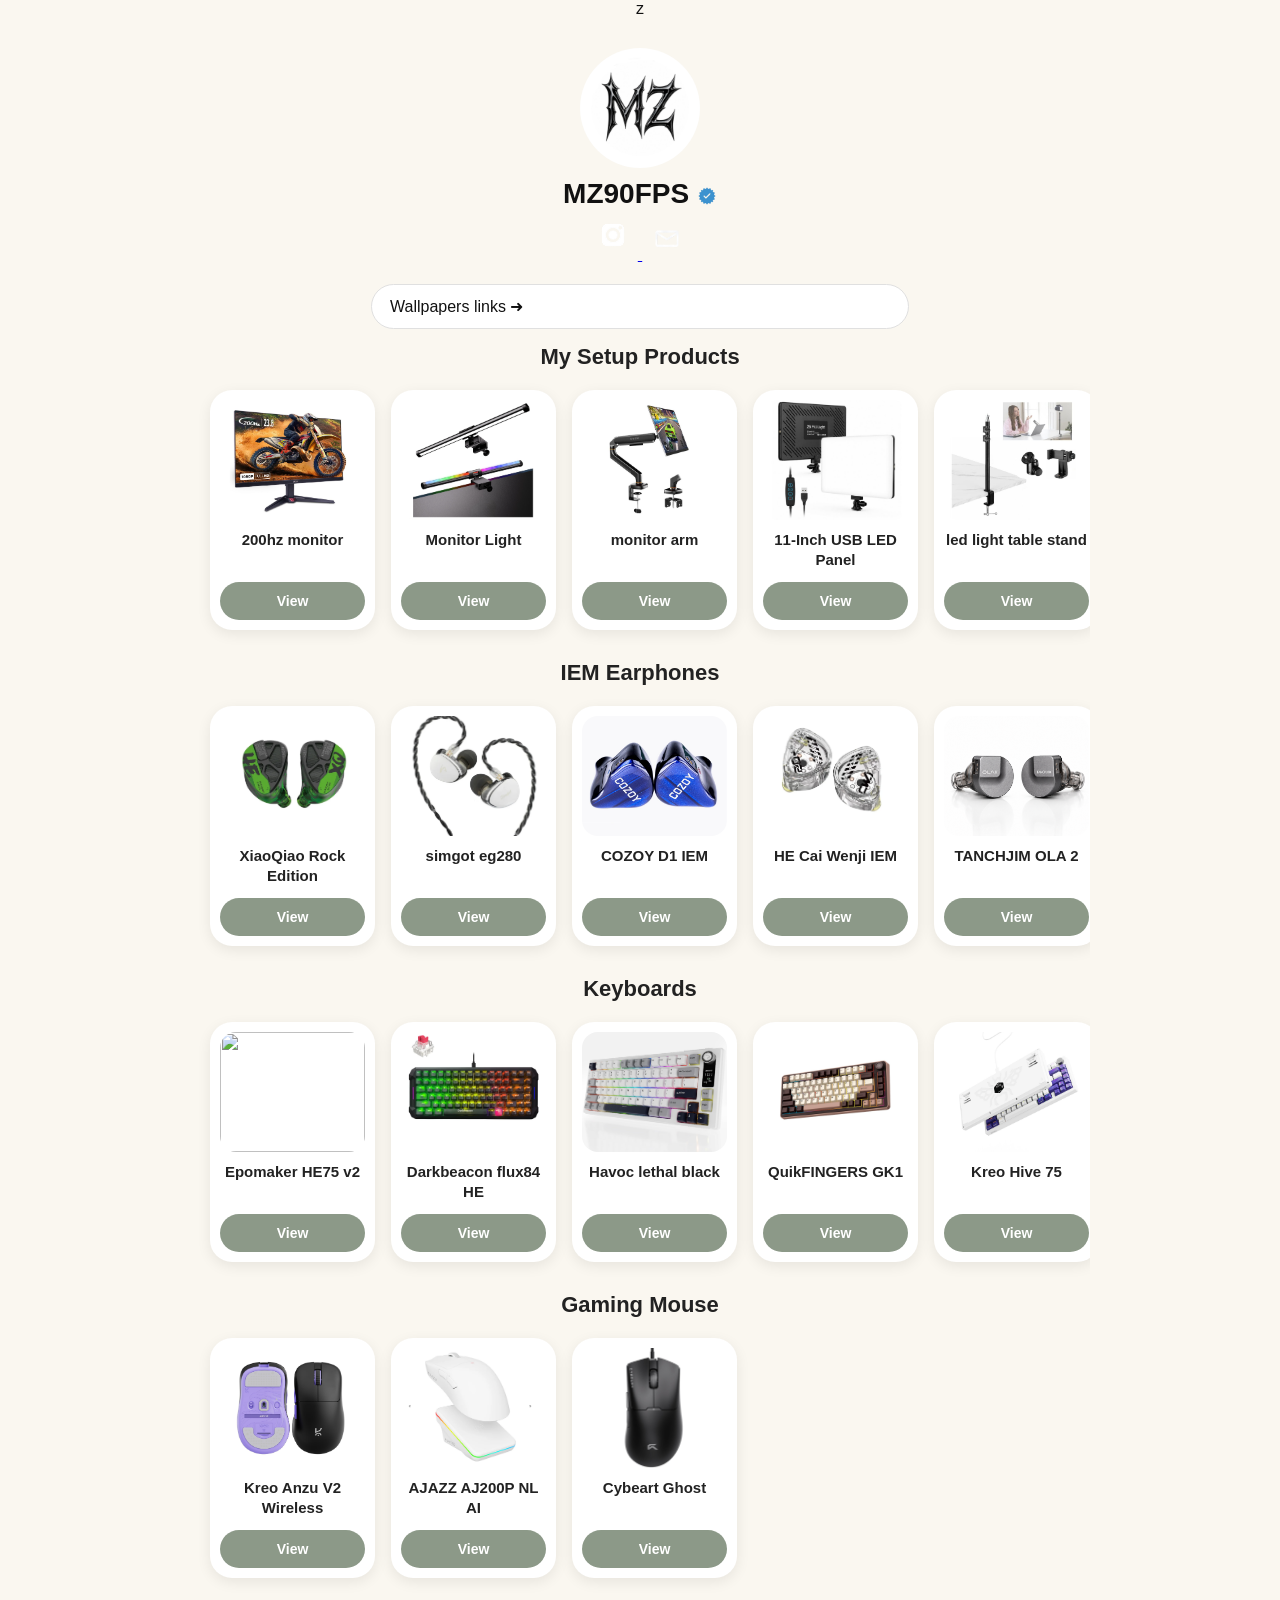
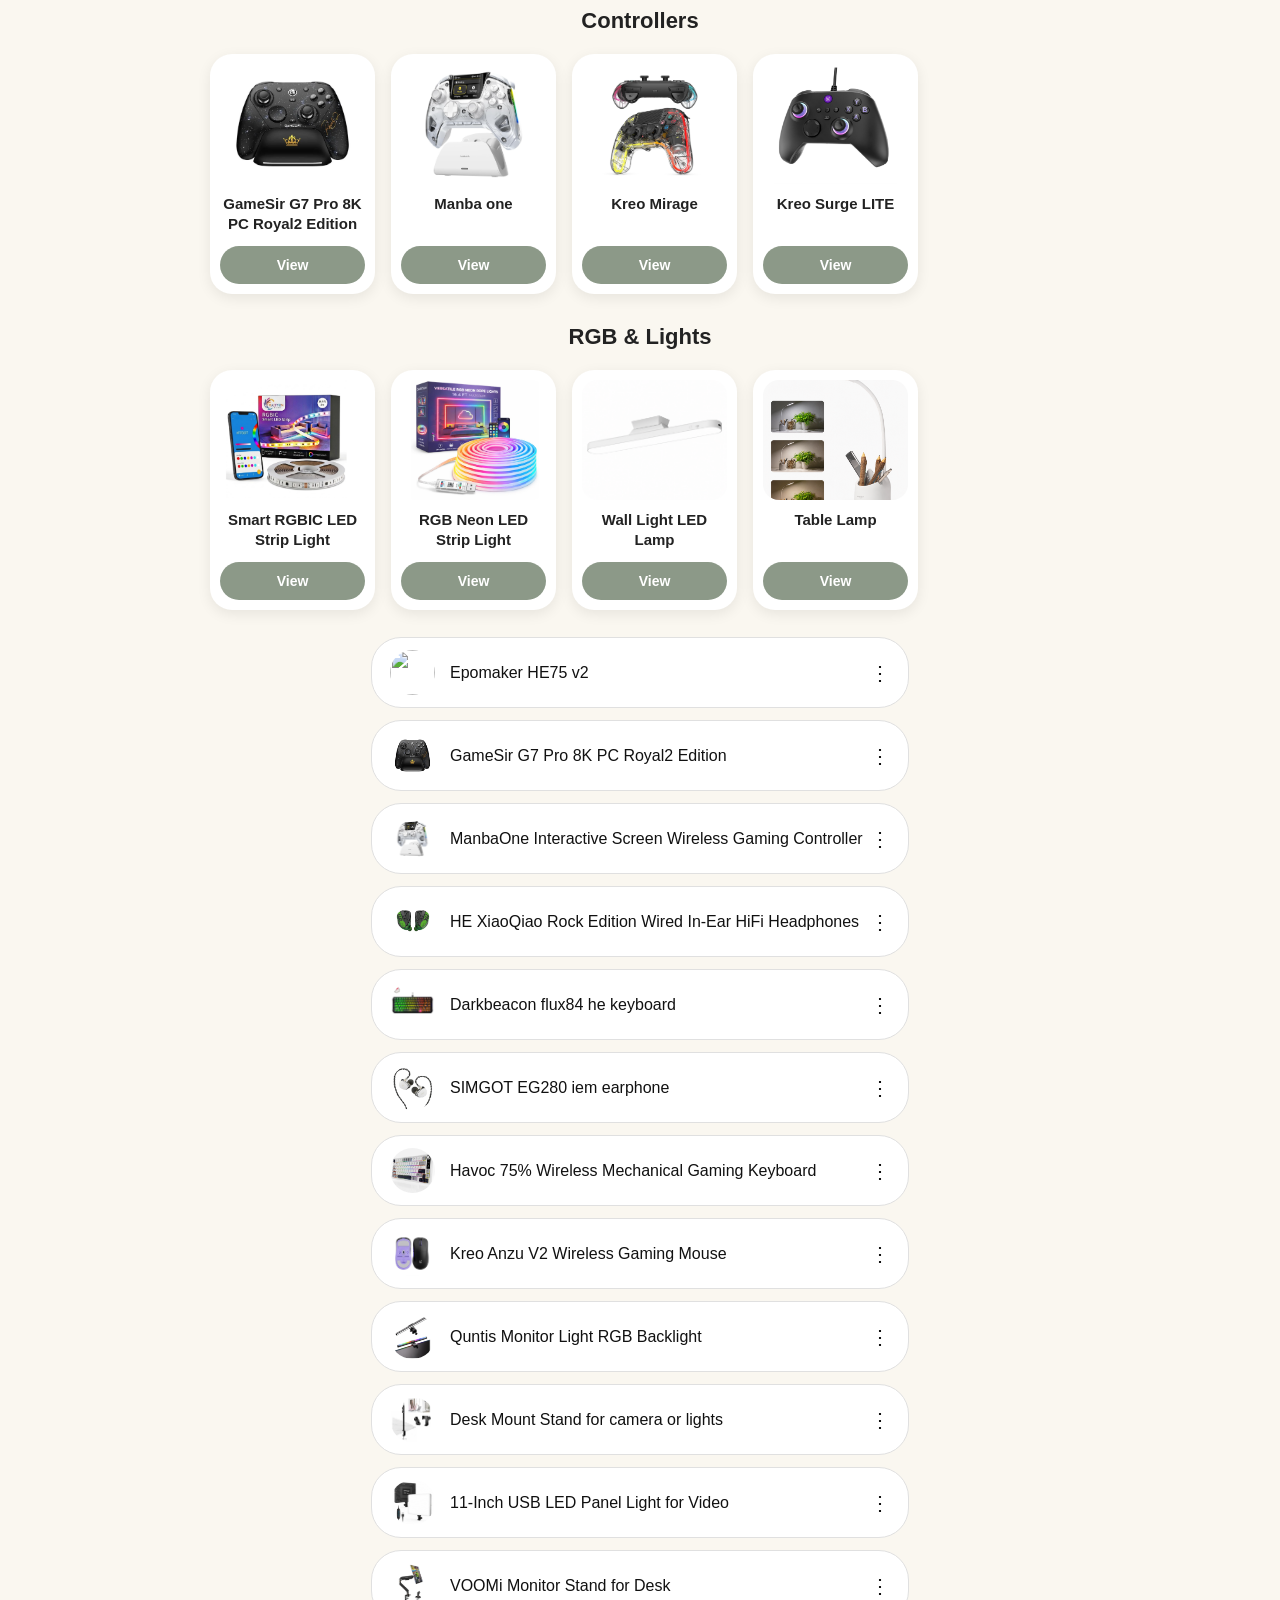
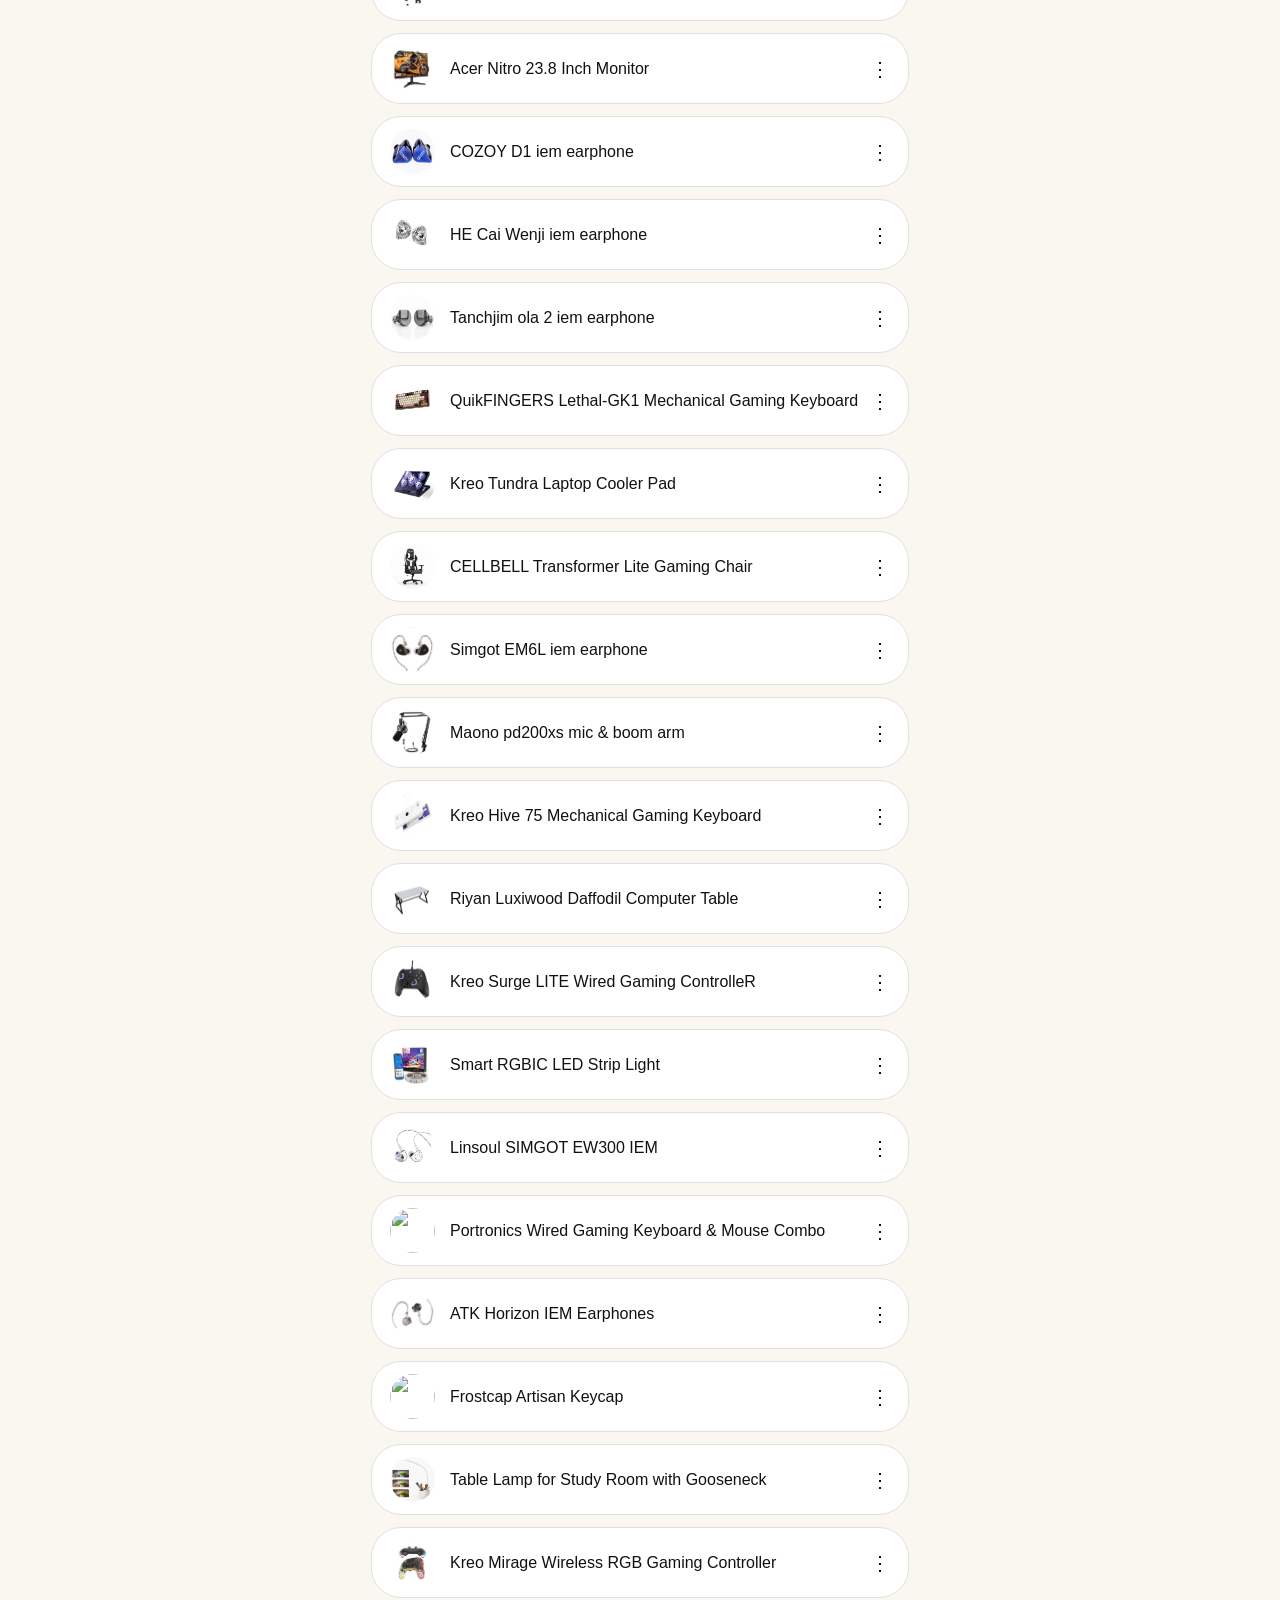
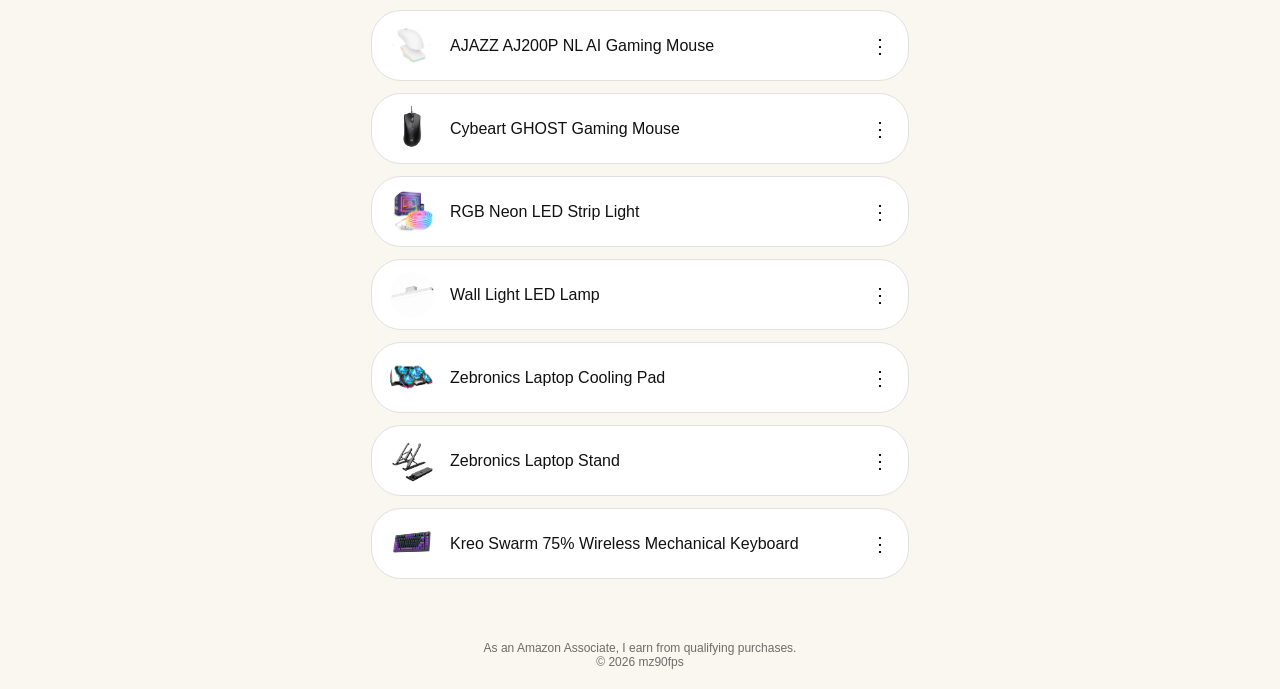
==== commit e9c2201d: "Update index.html" ====
--- a/index.html
+++ b/index.html
@@ -1,4 +1,4 @@
-<!DOCTYPE html>
+z	<!DOCTYPE html>
 <html lang="en">
 <head>
 <meta charset="UTF-8">
@@ -588,6 +588,27 @@
 
 
 
+
+
+			
+   <!-- keyboard keeb -->
+            <div class="setup-card">
+                <img src="Epomaker75v2.jpg">
+
+                <div class="product-name">
+                  Epomaker HE75 v2
+                </div>
+
+                <button class="view-btn"
+                onclick="showSection('section41')">
+                    View
+                </button>
+            </div>
+
+
+
+			
+
      <!-- keyboard keeb -->
             <div class="setup-card">
                 <img src="Flux84.jpg">
@@ -1271,6 +1292,14 @@
 
 
 
+<div class="btn" onclick="showSection('section41')">
+<div class="left">
+<img src="Epomaker75v2.jpg">
+<div class="text">Epomaker HE75 v2</div>
+</div>
+<div class="dots" onclick="shareLink(event, 'https://mz90fps.com/')">⋮</div>
+</div>
+	
 
 
 
@@ -1740,6 +1769,46 @@
 
 
 
+  <!-- epomaker keybpordd -->
+<div id="section41" style="display:none;">
+<div class="container">
+
+<!-- 🖼️ PRODUCT IMAGE -->
+<div class="product-image">
+    <img src="Epomkaer75v2.jpg">
+</div>
+
+<h2>EPOMAKER HE75 V2 Hall Effect Gaming Keyboard</h2>
+
+<p class="wall-text">
+EPOMAKER HE75 V2 is a compact gaming keyboard designed for fast, precise, and customizable performance.
+Its Hall Effect magnetic switches deliver responsive keystrokes, making it ideal for competitive gaming and everyday use.
+</p>
+
+<p class="wall-text">
+✓ Hall Effect magnetic switches<br>
+✓ Compact 75% layout<br>
+✓ Adjustable actuation<br>
+✓ Fast & responsive gaming performance
+</p>
+
+	
+<!-- 🔗 MAIN LINK -->
+<div class="btn" onclick="openLink('https://epomaker.com/products/epomaker-he75-v2?srsltid=AU7gw4XvWpP0EJg1EU51RhkuAMRQzBpRXVxe0qQa2ybvh0ckhR95Boji')">
+<div class="left">
+<div class="text">Buy Now / View Product ➜</div>
+</div>
+</div>
+
+<!-- 🔙 BACK -->
+<div class="btn" onclick="goBack()"
+<div class="left">
+<div class="text">⬅ Back</div>
+</div>
+</div>
+
+</div>
+</div>
 
 
 
@@ -2085,7 +2154,7 @@
 </p>
 
 <!-- 🔗 MAIN LINK -->
-<div class="btn" onclick="openLink('https://amzn.in/d/0dgU24Pm')">
+<div class="btn" onclick="openLink('https://link.amazon/B0ezEPjyg')">
 <div class="left">
 <div class="text">Buy Now / View Product ➜</div>
 </div>
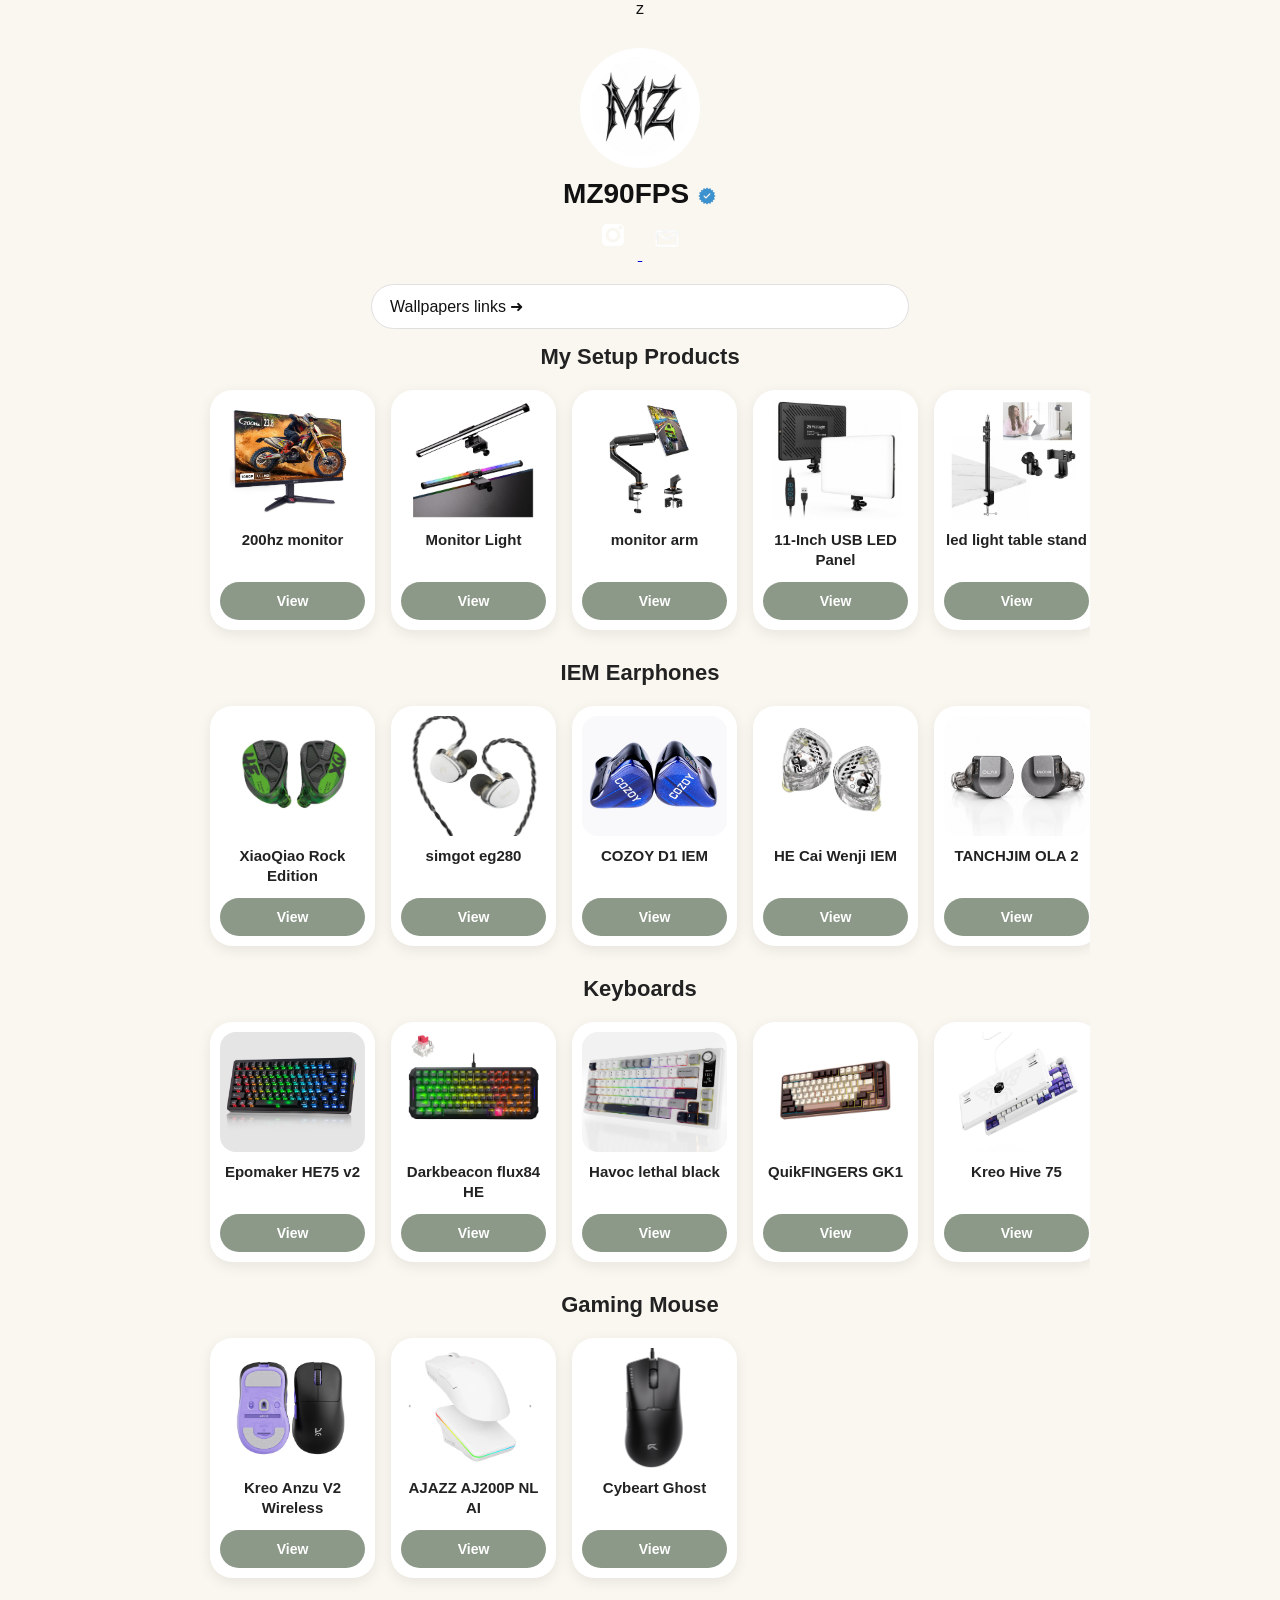
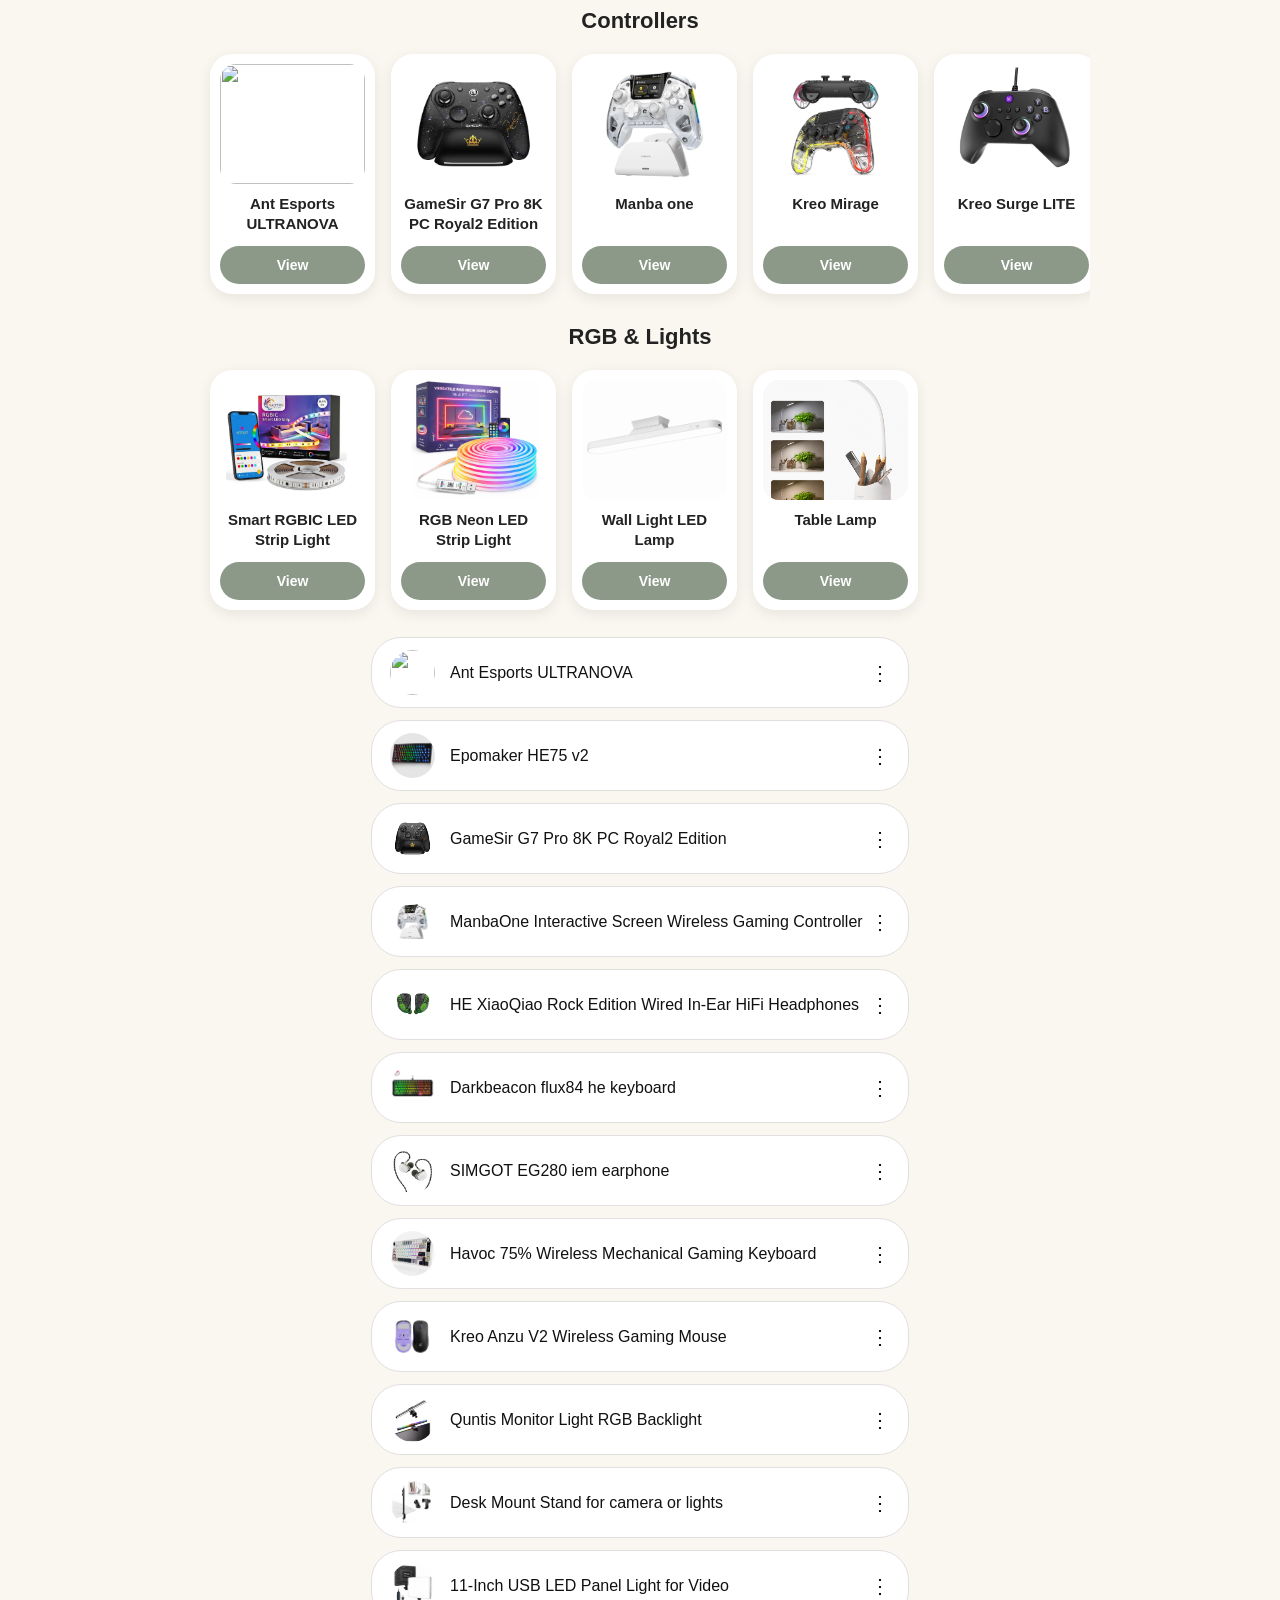
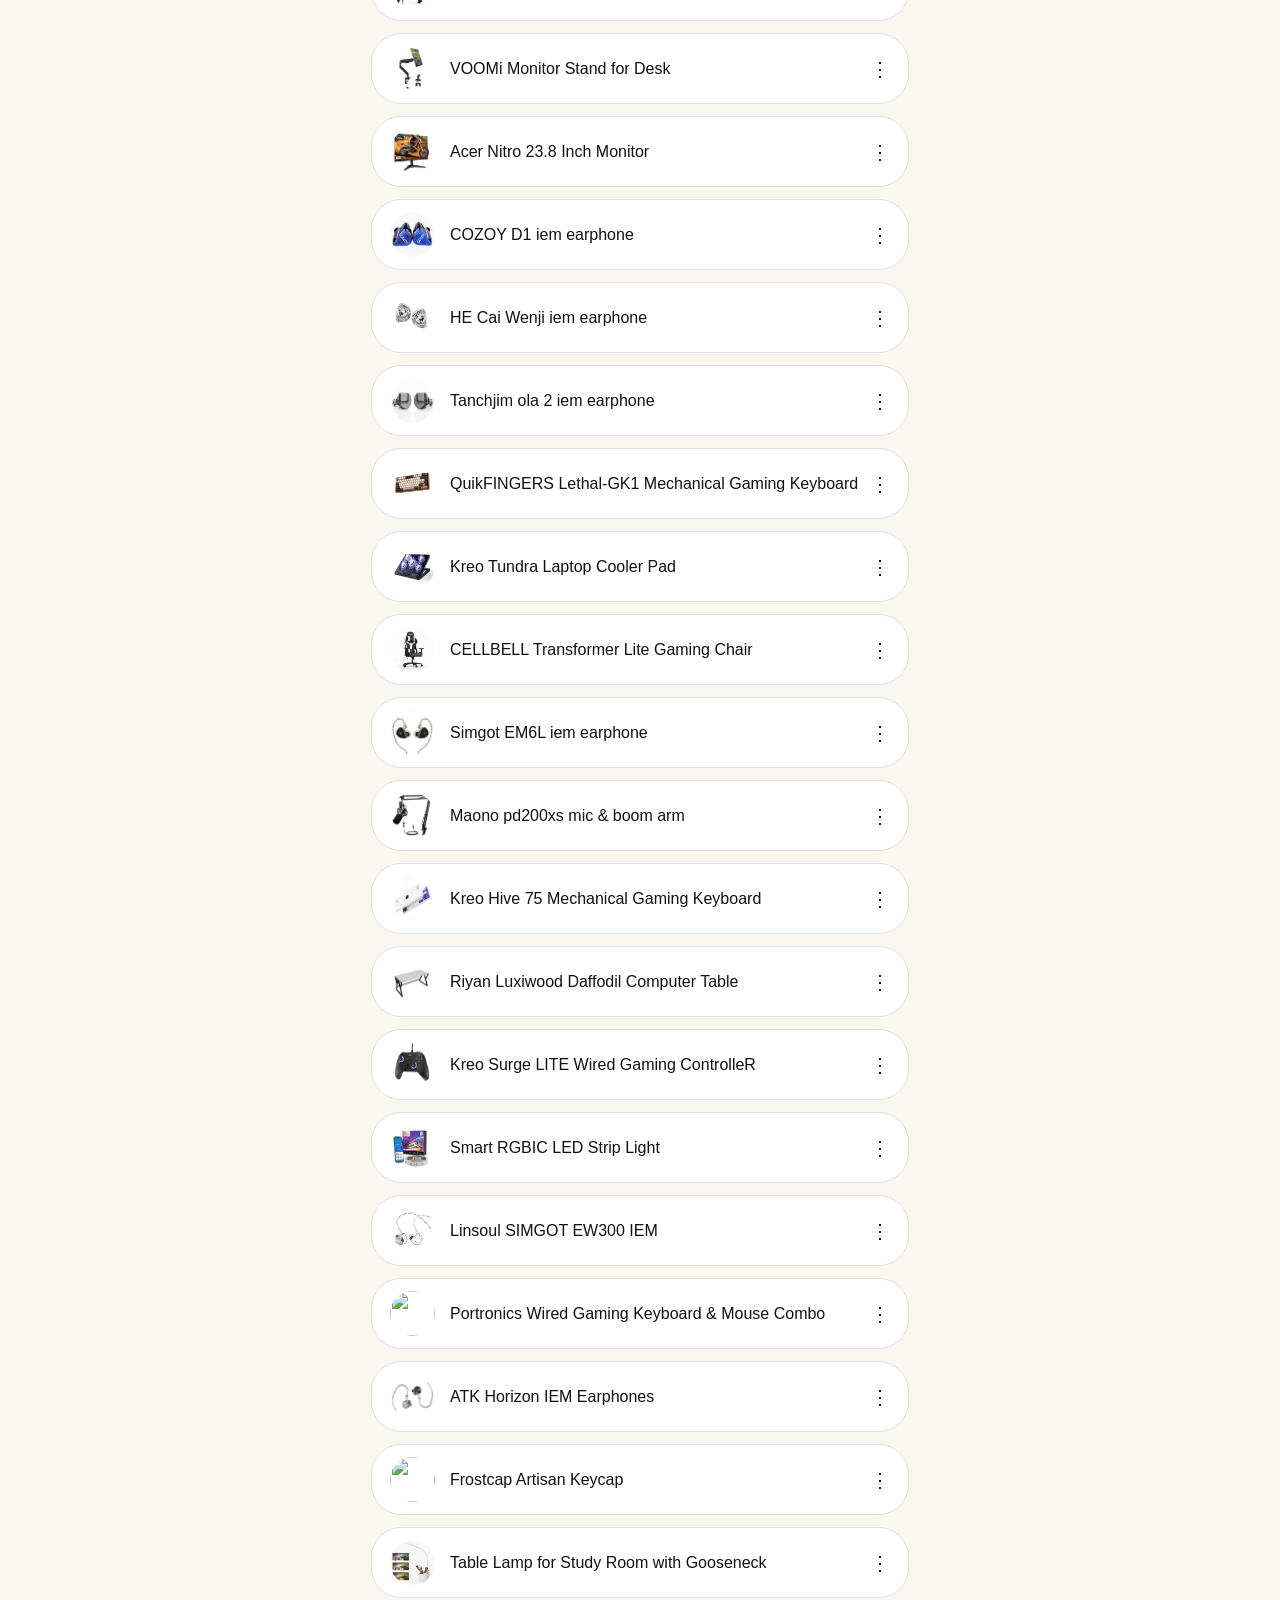
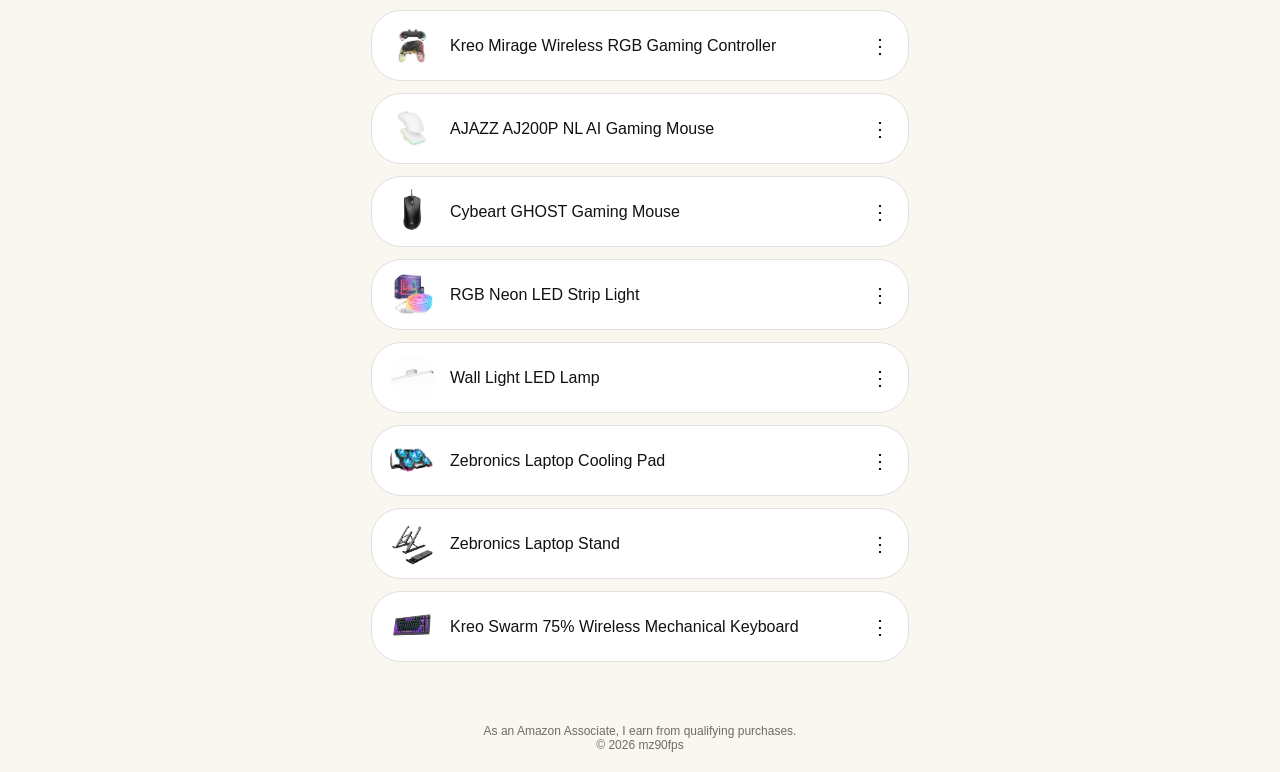
==== commit 8d848077: "Update index.html" ====
--- a/index.html
+++ b/index.html
@@ -861,6 +861,27 @@
 
 
 
+
+       <!-- controller-->
+            <div class="setup-card">
+                <img src="Antesportsultranova.jpg">
+
+                <div class="product-name">
+                  Ant Esports ULTRANOVA 
+                </div>
+
+                <button class="view-btn"
+                onclick="showSection('section42')">
+                    View
+                </button>
+            </div>
+
+
+
+
+
+			
+
             <!-- controller-->
             <div class="setup-card">
                 <img src="Gamesirg7.jpg">
@@ -1290,6 +1311,15 @@
 
 
 
+<div class="btn" onclick="showSection('section42')">
+<div class="left">
+<img src="Antesportsultranova.jpg">
+<div class="text">Ant Esports ULTRANOVA </div>
+</div>
+<div class="dots" onclick="shareLink(event, 'https://mz90fps.com/')">⋮</div>
+</div>
+	
+
 
 
 <div class="btn" onclick="showSection('section41')">
@@ -1760,7 +1790,46 @@
 
 
 
-
+  <!--antt epostrs ultranovaa -->
+<div id="section42" style="display:none;">
+<div class="container">
+
+<!-- 🖼️ PRODUCT IMAGE -->
+<div class="product-image">
+    <img src="Antesportsultranova.jpg">
+</div>
+
+<h2>Ant Esports ULTRANOVA Gaming Controller</h2>
+
+<p class="wall-text">
+Ant Esports ULTRANOVA Gaming Controller is designed to deliver responsive controls and a comfortable gaming experience across long sessions.
+Its ergonomic design and precise controls make it a great choice for PC and console gaming.
+</p>
+
+<p class="wall-text">
+✓ Responsive gaming controls<br>
+✓ Ergonomic design<br>
+✓ Comfortable for long sessions<br>
+✓ Ideal for PC & console gaming
+</p>
+
+	
+<!-- 🔗 MAIN LINK -->
+<div class="btn" onclick="openLink('https://link.amazon/B0jdGieas')">
+<div class="left">
+<div class="text">Buy Now / View Product ➜</div>
+</div>
+</div>
+
+<!-- 🔙 BACK -->
+<div class="btn" onclick="goBack()"
+<div class="left">
+<div class="text">⬅ Back</div>
+</div>
+</div>
+
+</div>
+</div>
 
 
 
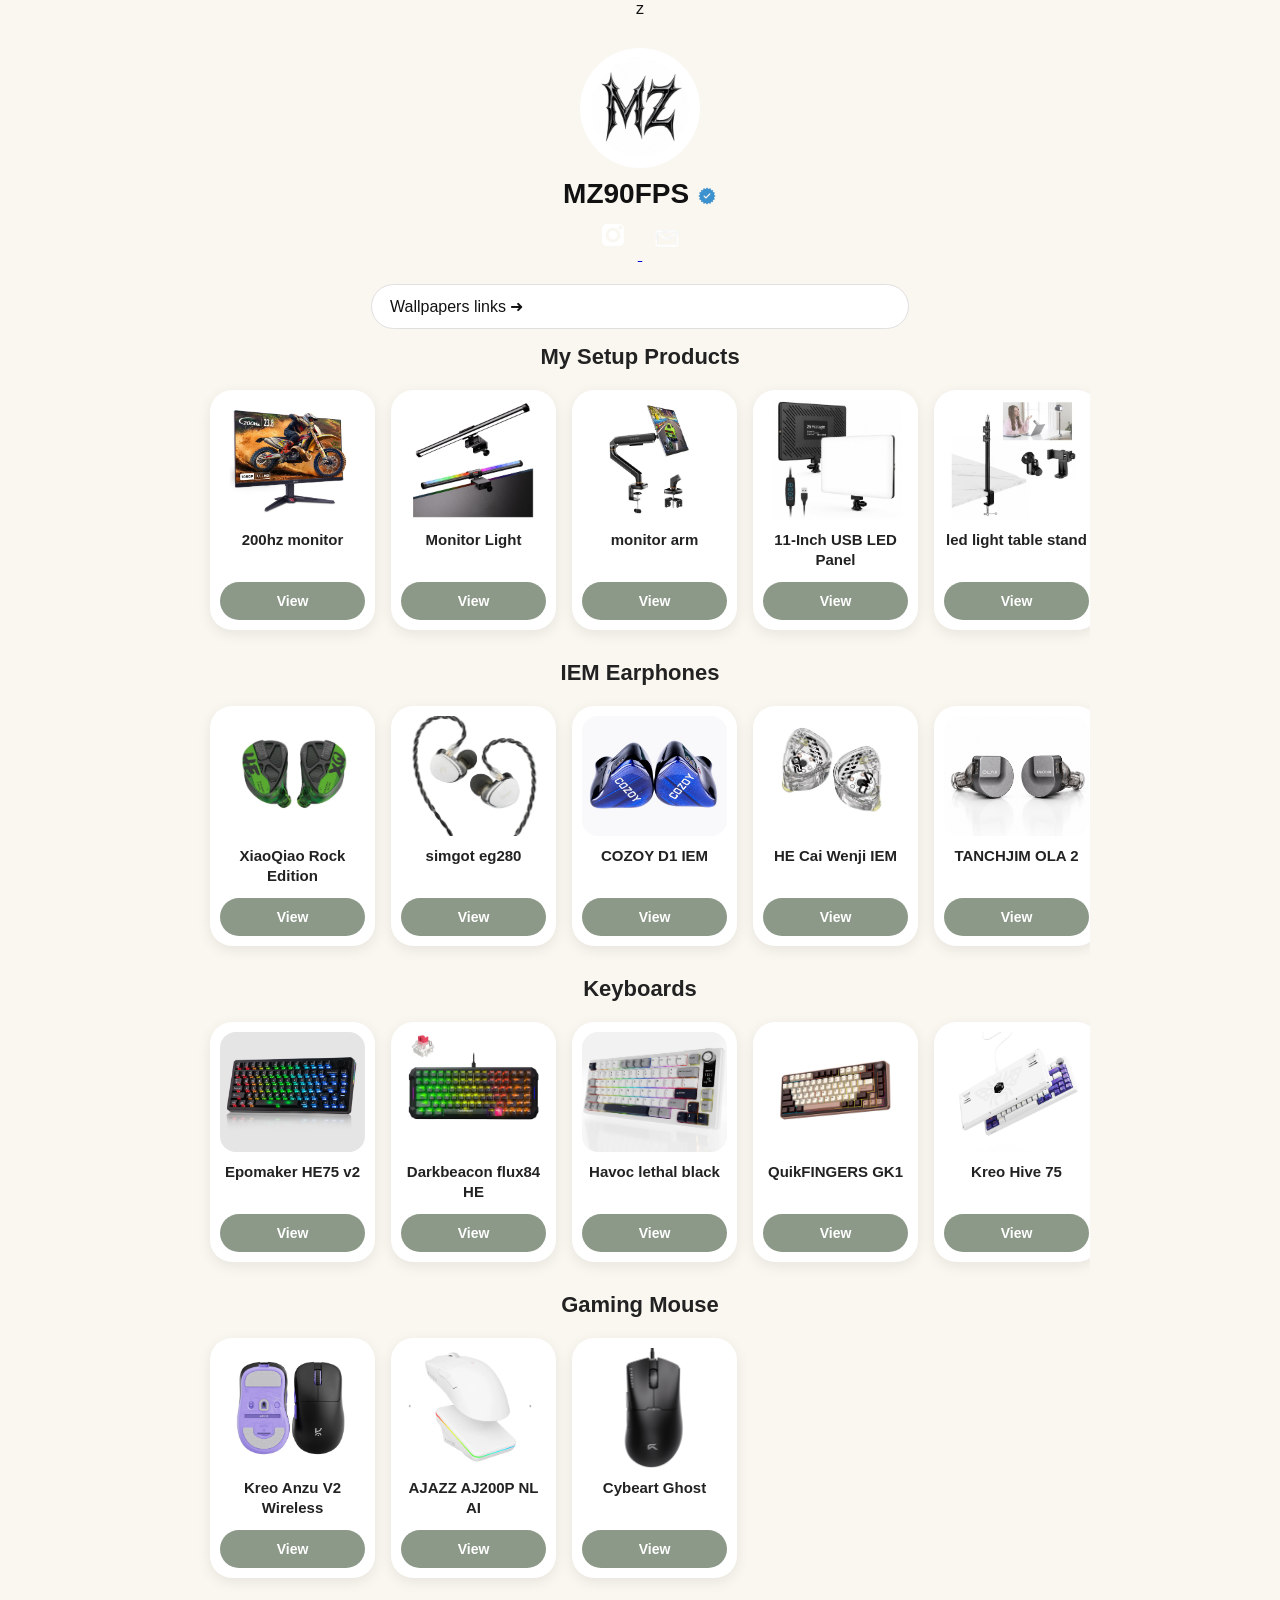
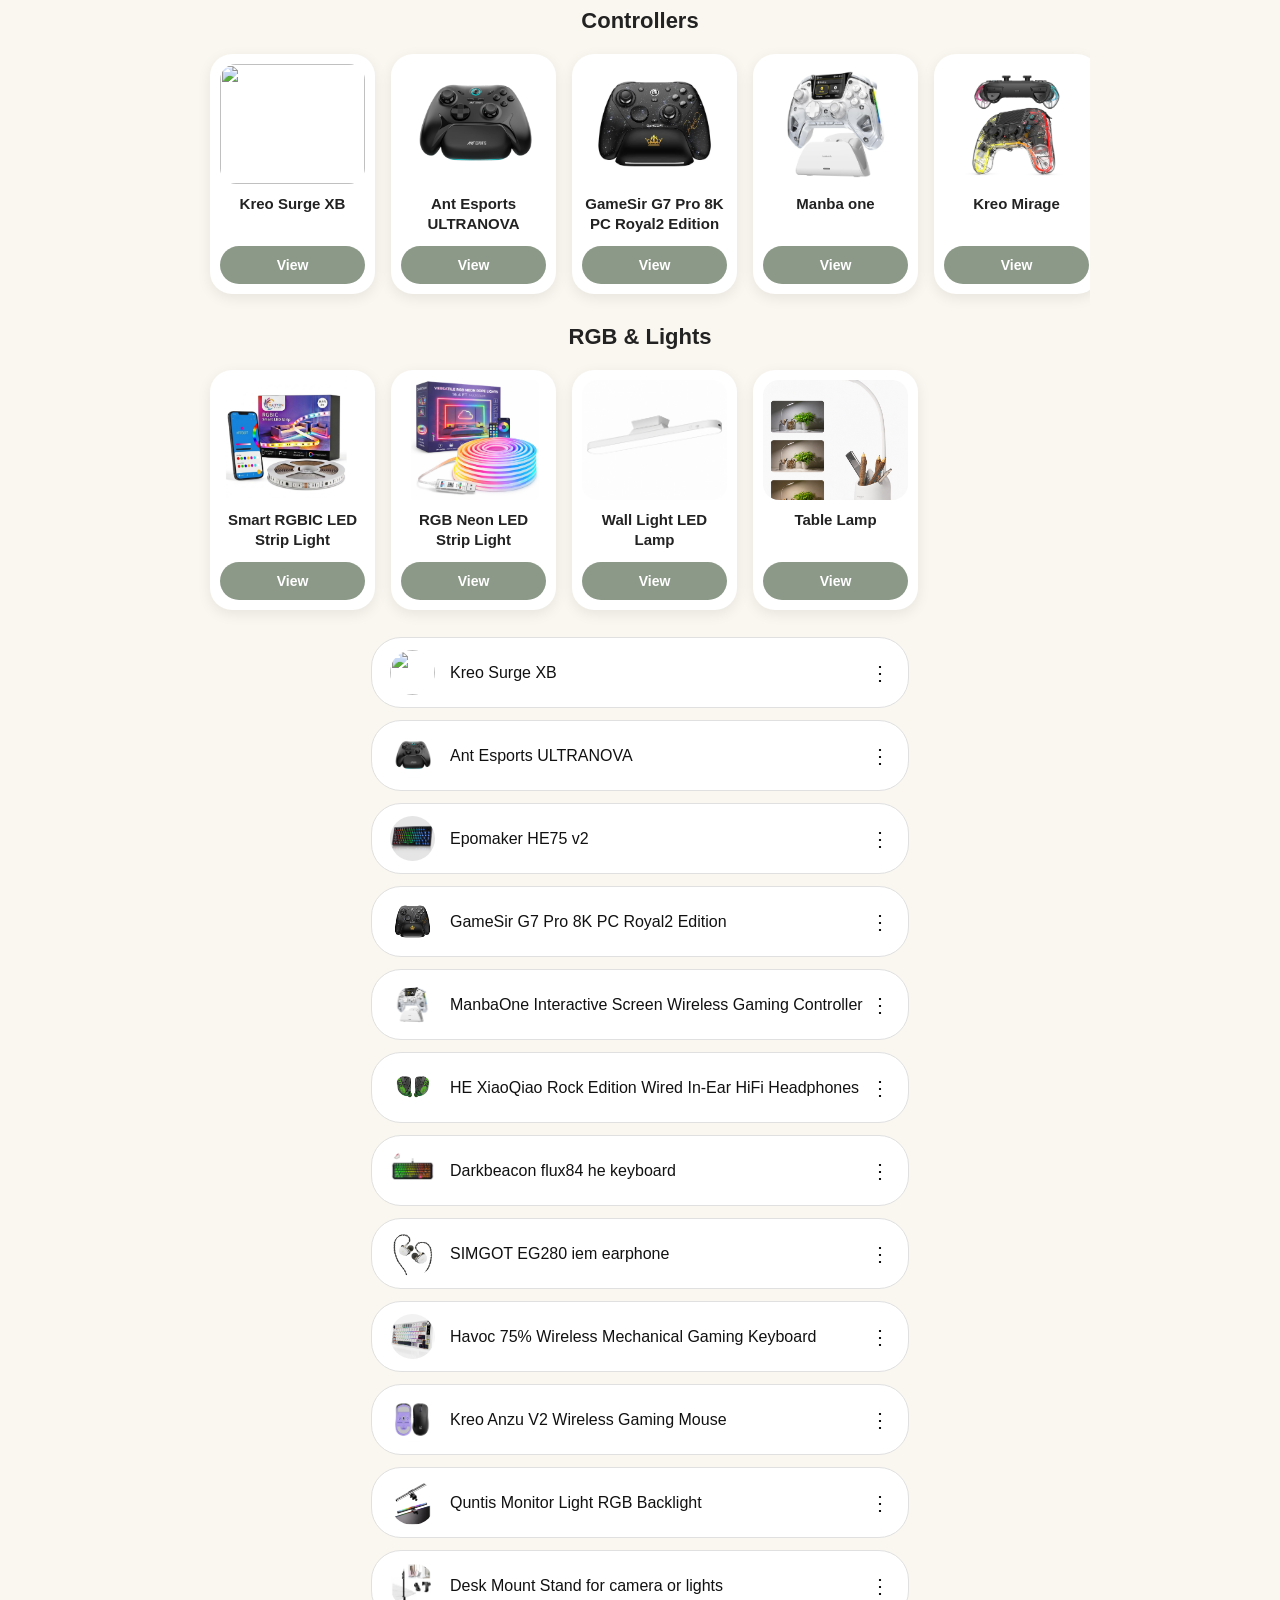
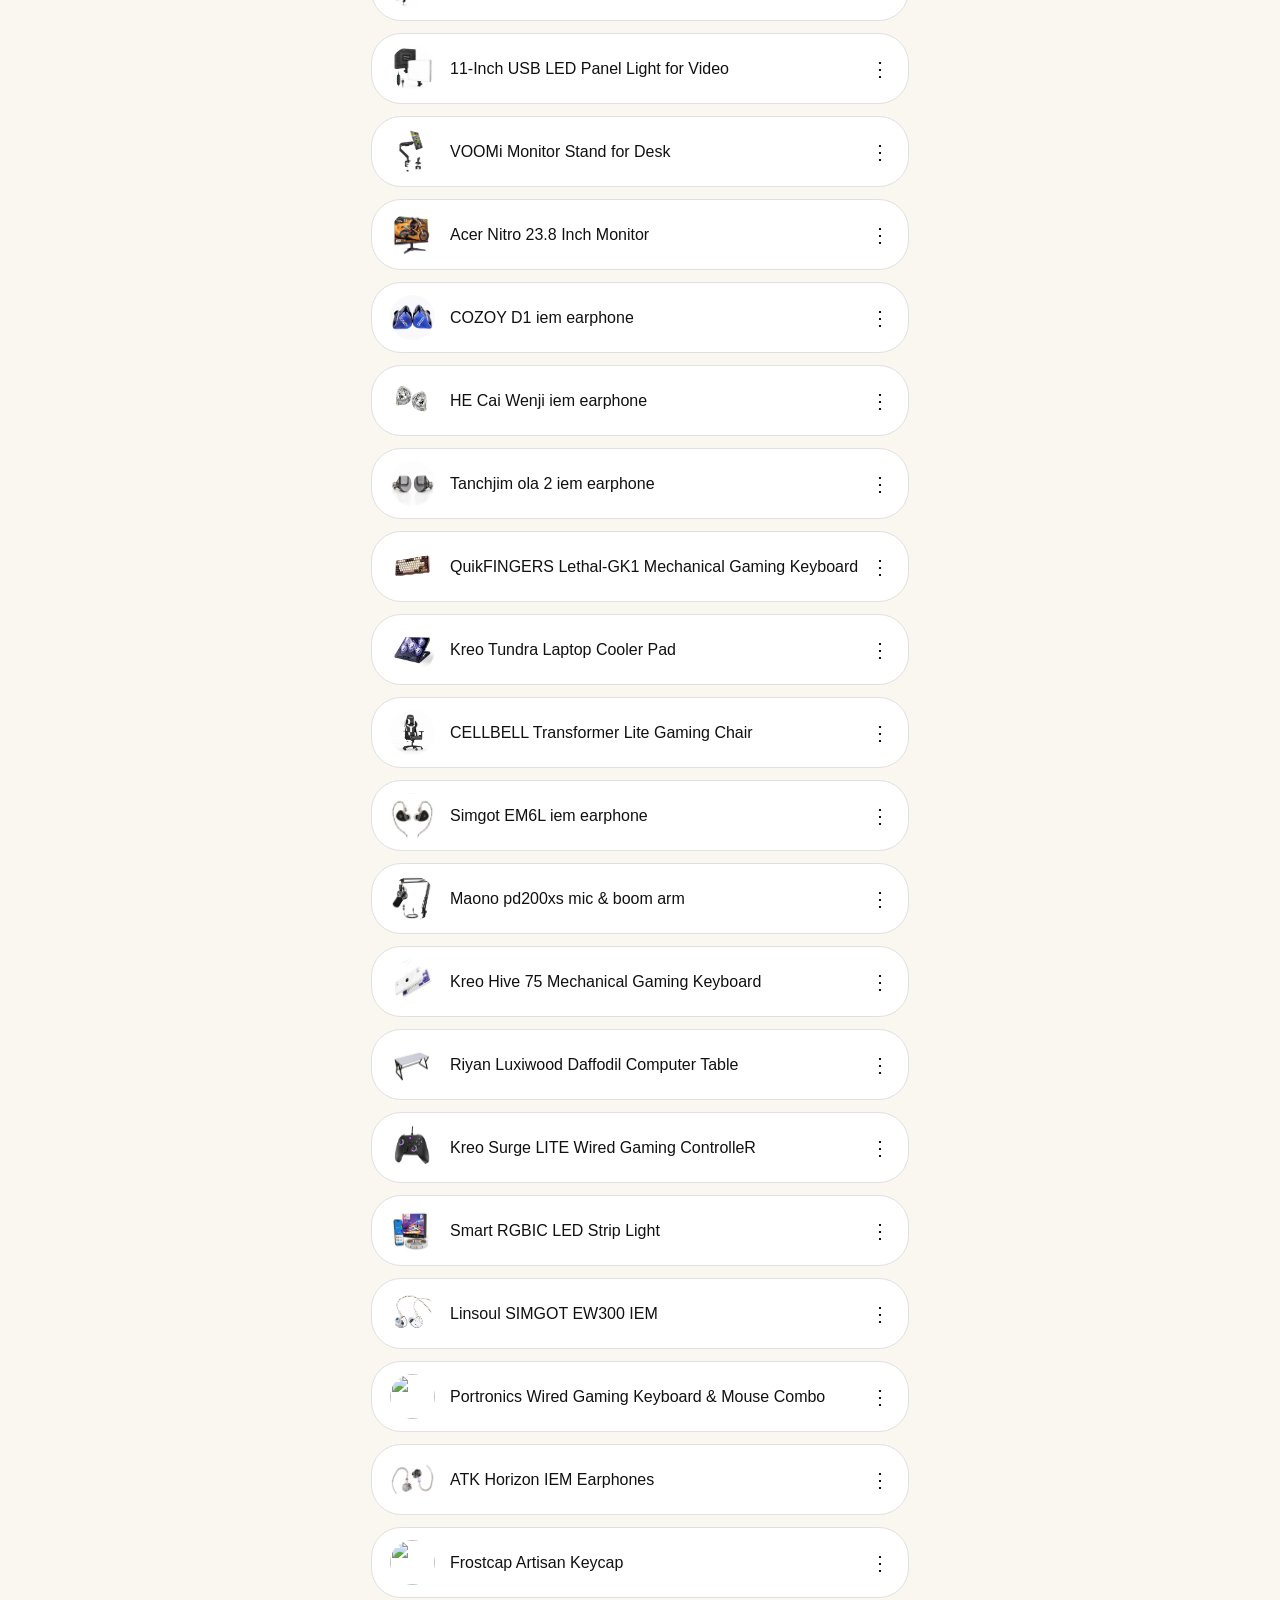
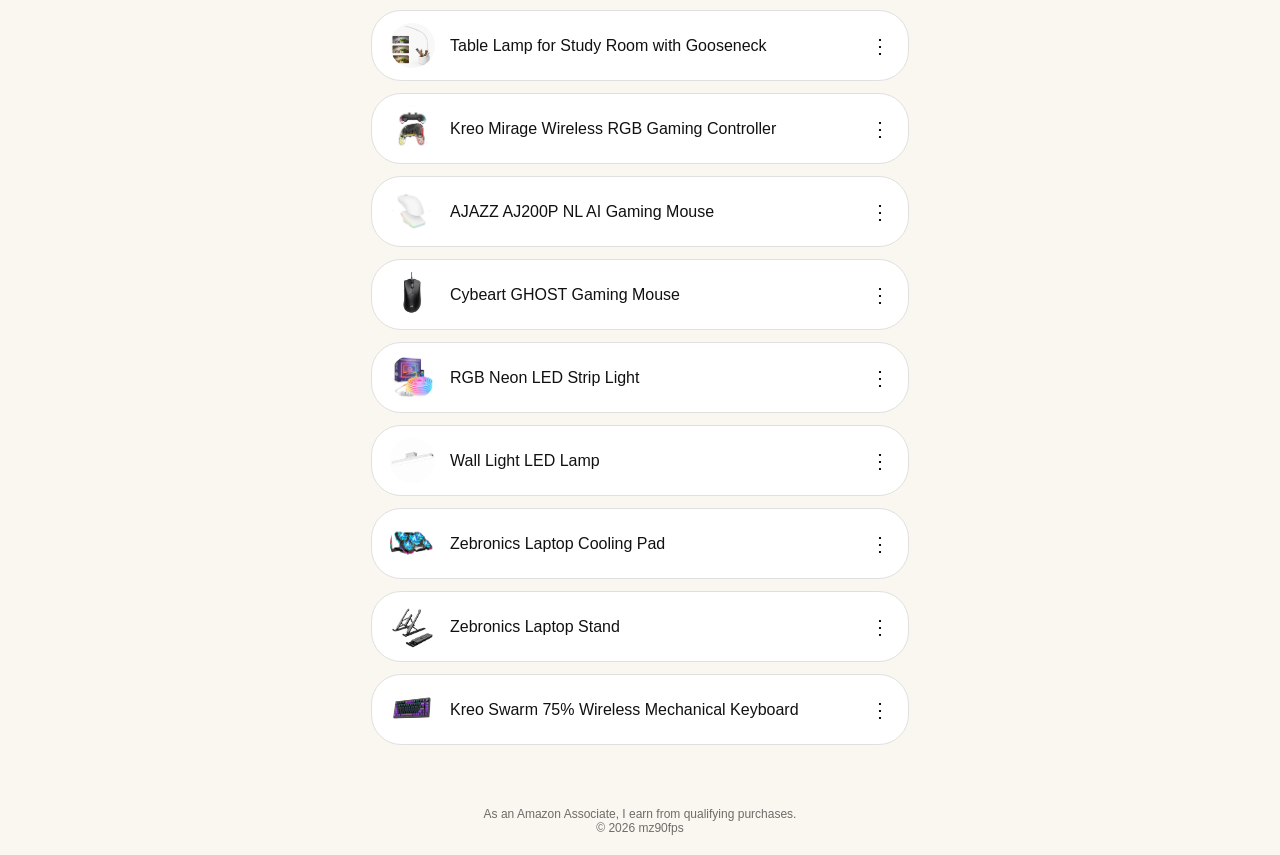
==== commit a6d114c9: "Update index.html" ====
--- a/index.html
+++ b/index.html
@@ -862,6 +862,21 @@
 
 
 
+			
+       <!-- controller-->
+            <div class="setup-card">
+                <img src="Kreosurgexb.jpg">
+
+                <div class="product-name">
+                 Kreo Surge XB
+                </div>
+
+                <button class="view-btn"
+                onclick="showSection('section43')">
+                    View
+                </button>
+            </div>
+
        <!-- controller-->
             <div class="setup-card">
                 <img src="Antesportsultranova.jpg">
@@ -1208,103 +1223,13 @@
 
 
 
-
-
-
-
-
-
-
-
-
-
-
-
-
-
-
-
-
-
-
-
-
-
-
-
-
-
-
-
-
-
-
-
-
-
-
-
-
-
-
-
-
-
-
-
-
-
-
-
-
-
-
-
-
-
-
-
-
-
-
-
-
-
-
-
-
-
-
-
-
-
-
-
-
-
-
-
-
-
-
-
-
-
-
-
-
-
-
-
-
-
-
-
-
-
-
-
-
+<div class="btn" onclick="showSection('section43')">
+<div class="left">
+<img src="Kreosurgexb.jpg">
+<div class="text">Kreo Surge XB </div>
+</div>
+<div class="dots" onclick="shareLink(event, 'https://mz90fps.com/')">⋮</div>
+</div>
 
 
 
@@ -1782,6 +1707,47 @@
 
 
 
+
+
+  <!--kreooo conttt -->
+<div id="section43" style="display:none;">
+<div class="container">
+
+<!-- 🖼️ PRODUCT IMAGE -->
+<div class="product-image">
+    <img src="Kreosurgexb.jpg">
+</div>
+
+<h2>Kreo Surge XB Wireless Gaming Controller</h2>
+
+<p class="wall-text">
+Kreo Surge XB Wireless Gaming Controller is designed for smooth, responsive gameplay with a comfortable ergonomic design.
+Its wireless setup and precise controls make it a great choice for gaming on PC and compatible devices.
+</p>
+
+<p class="wall-text">
+✓ Wireless gaming connectivity<br>
+✓ Responsive controls<br>
+✓ Ergonomic comfortable design<br>
+✓ Ideal for PC gaming
+</p>
+	
+<!-- 🔗 MAIN LINK -->
+<div class="btn" onclick="openLink('https://link.amazon/B07CMLUzR')">
+<div class="left">
+<div class="text">Buy Now / View Product ➜</div>
+</div>
+</div>
+
+<!-- 🔙 BACK -->
+<div class="btn" onclick="goBack()"
+<div class="left">
+<div class="text">⬅ Back</div>
+</div>
+</div>
+
+</div>
+</div>
 
 
 
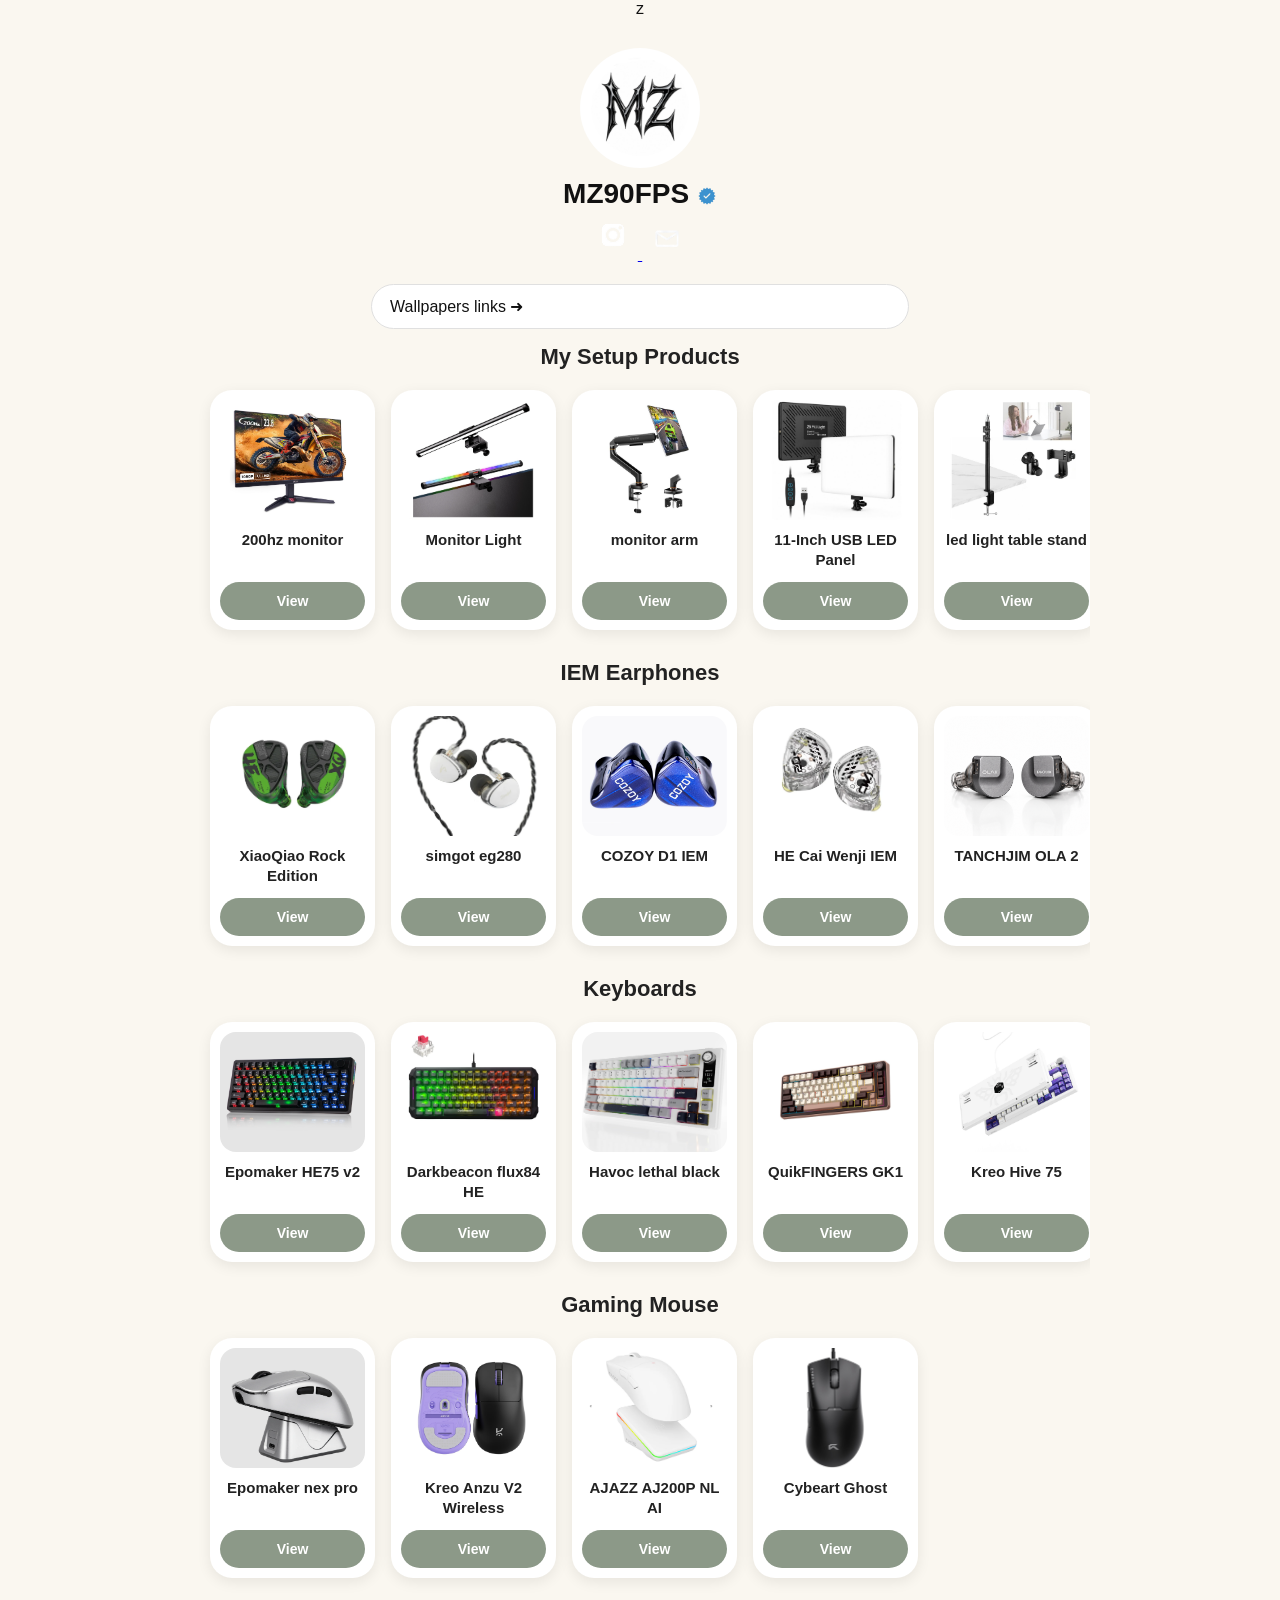
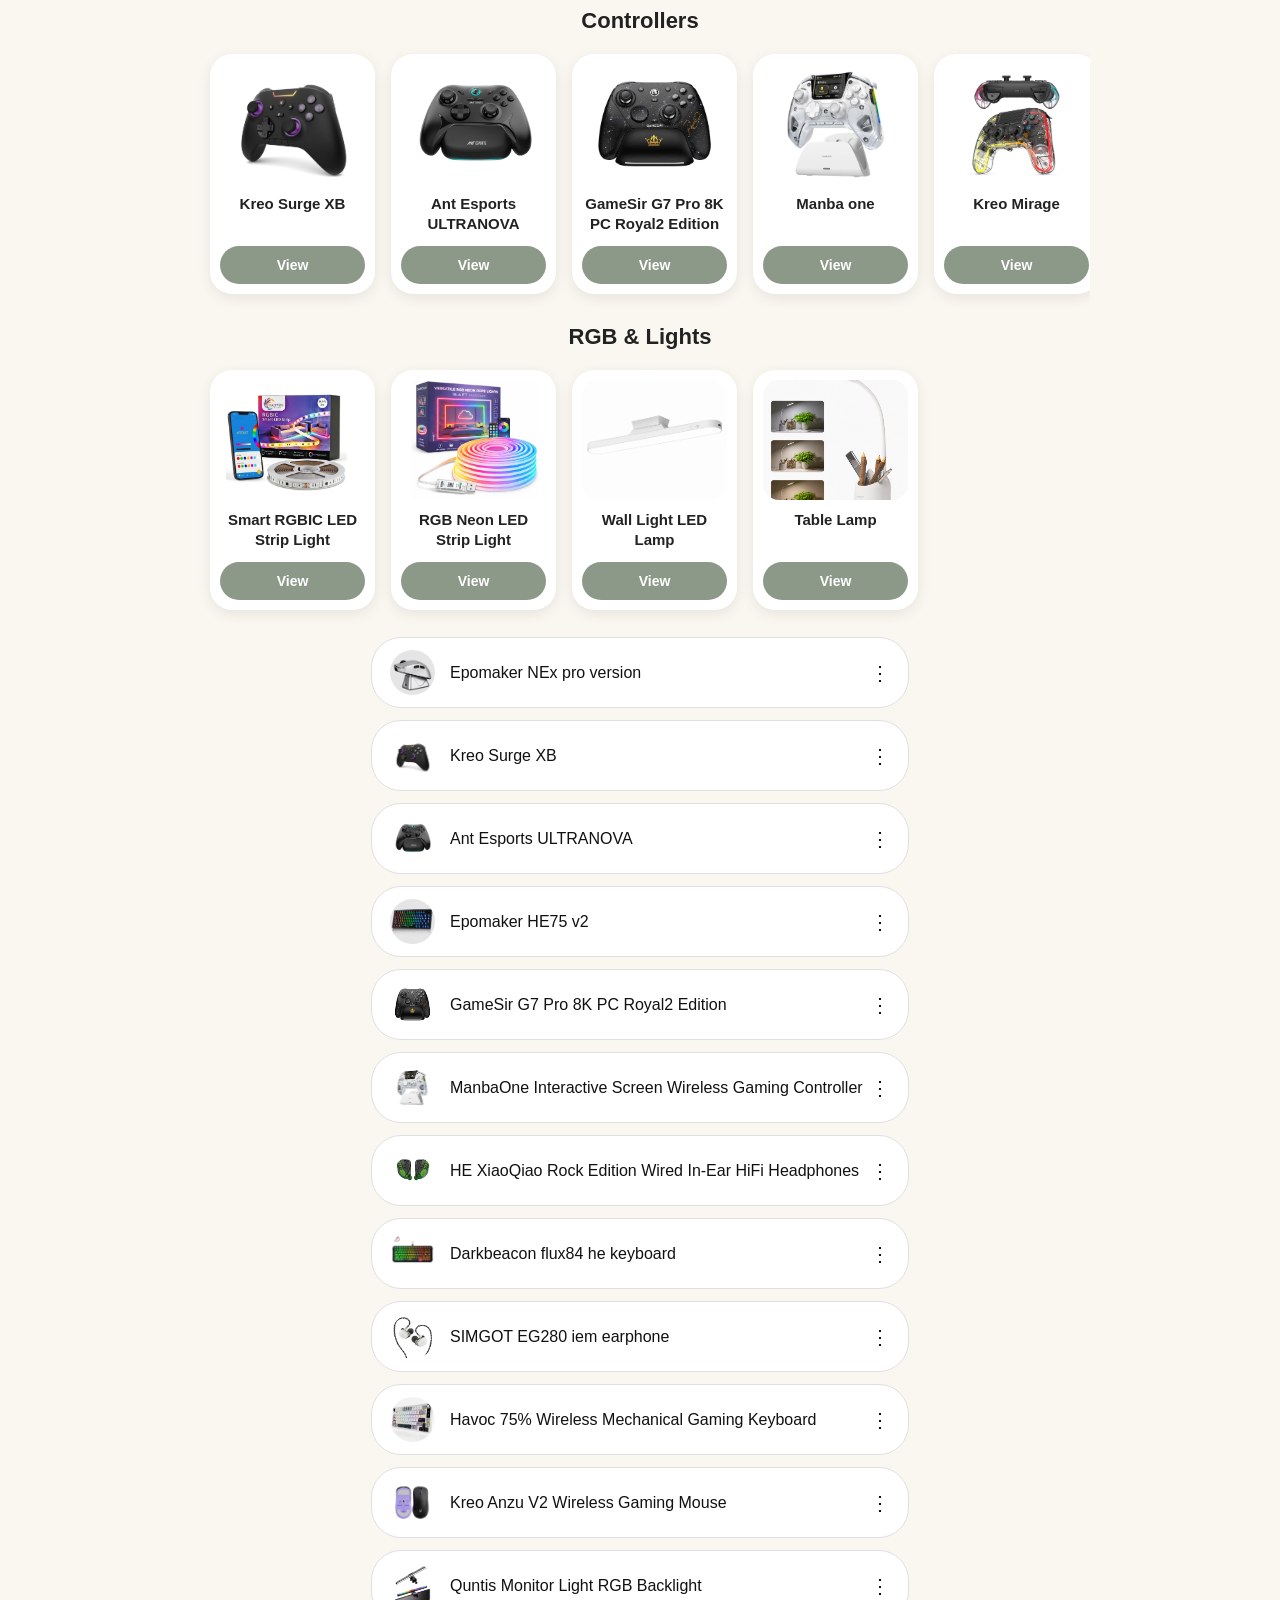
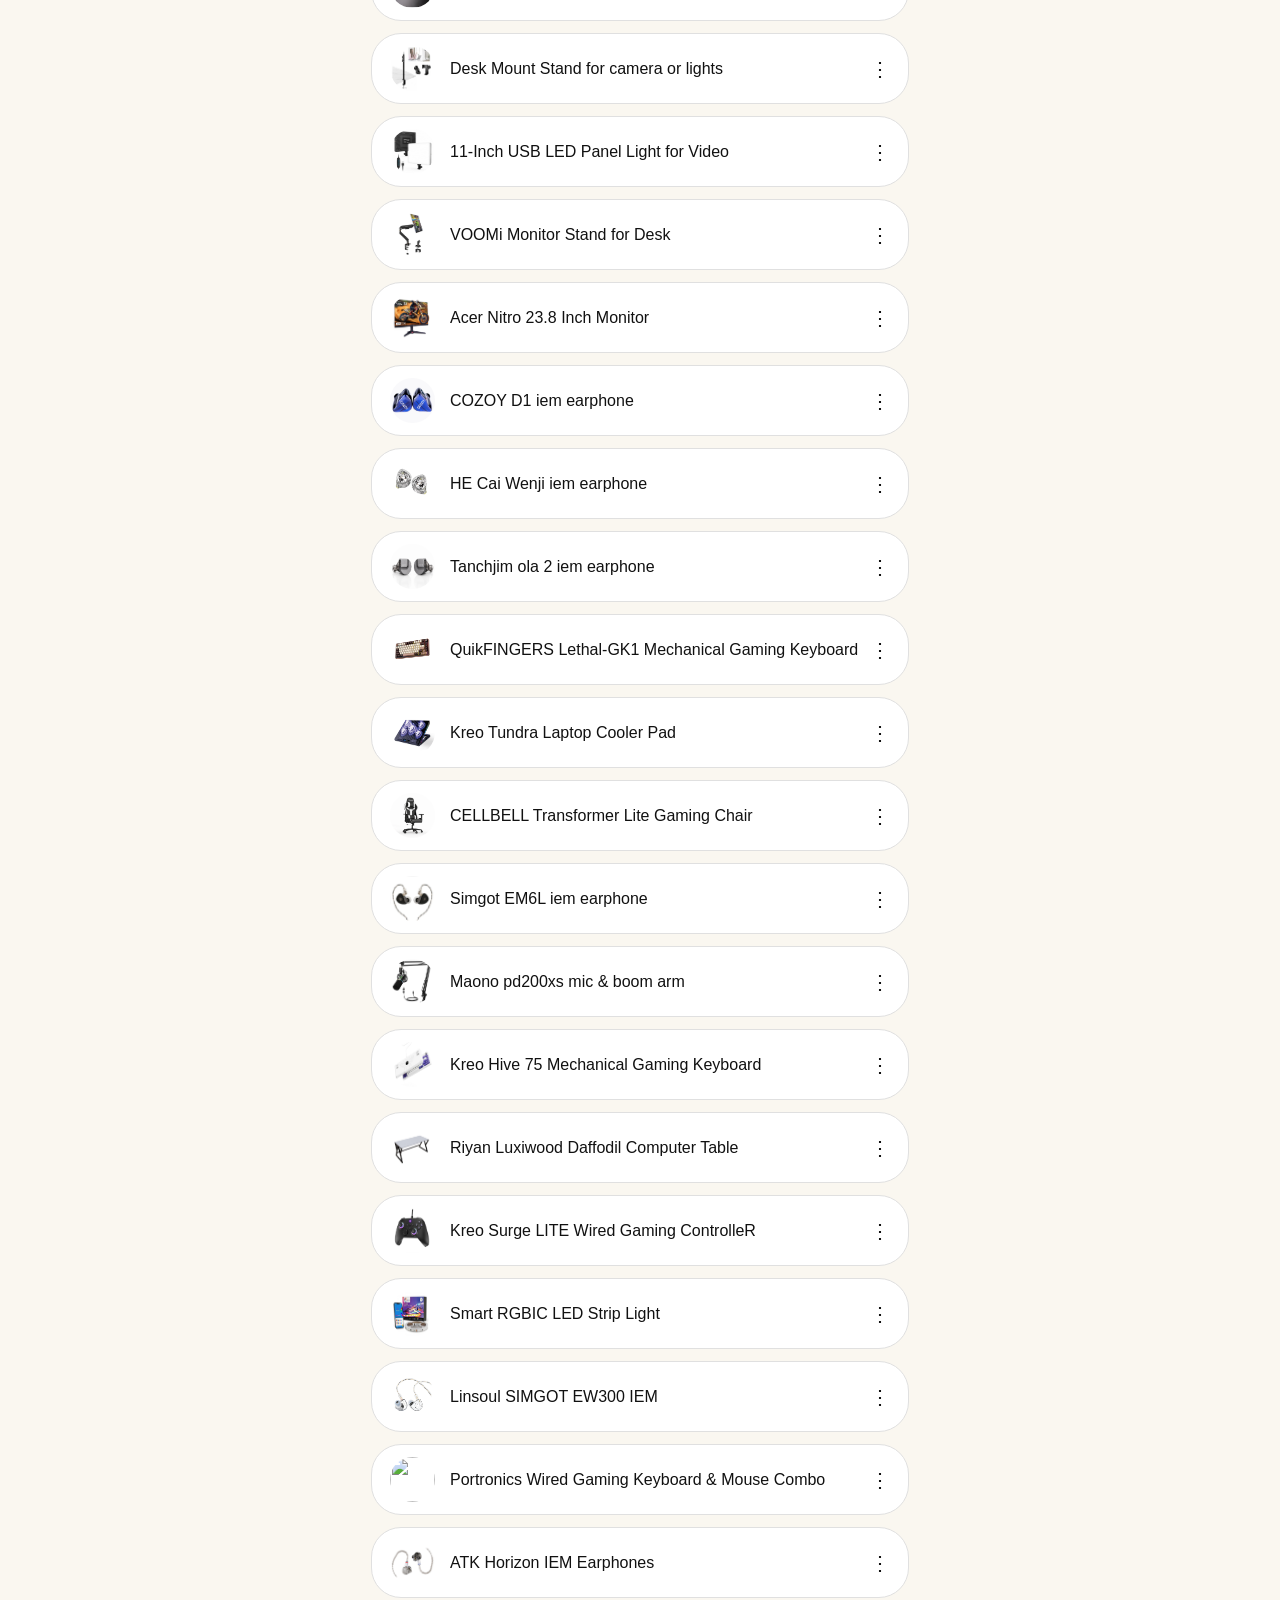
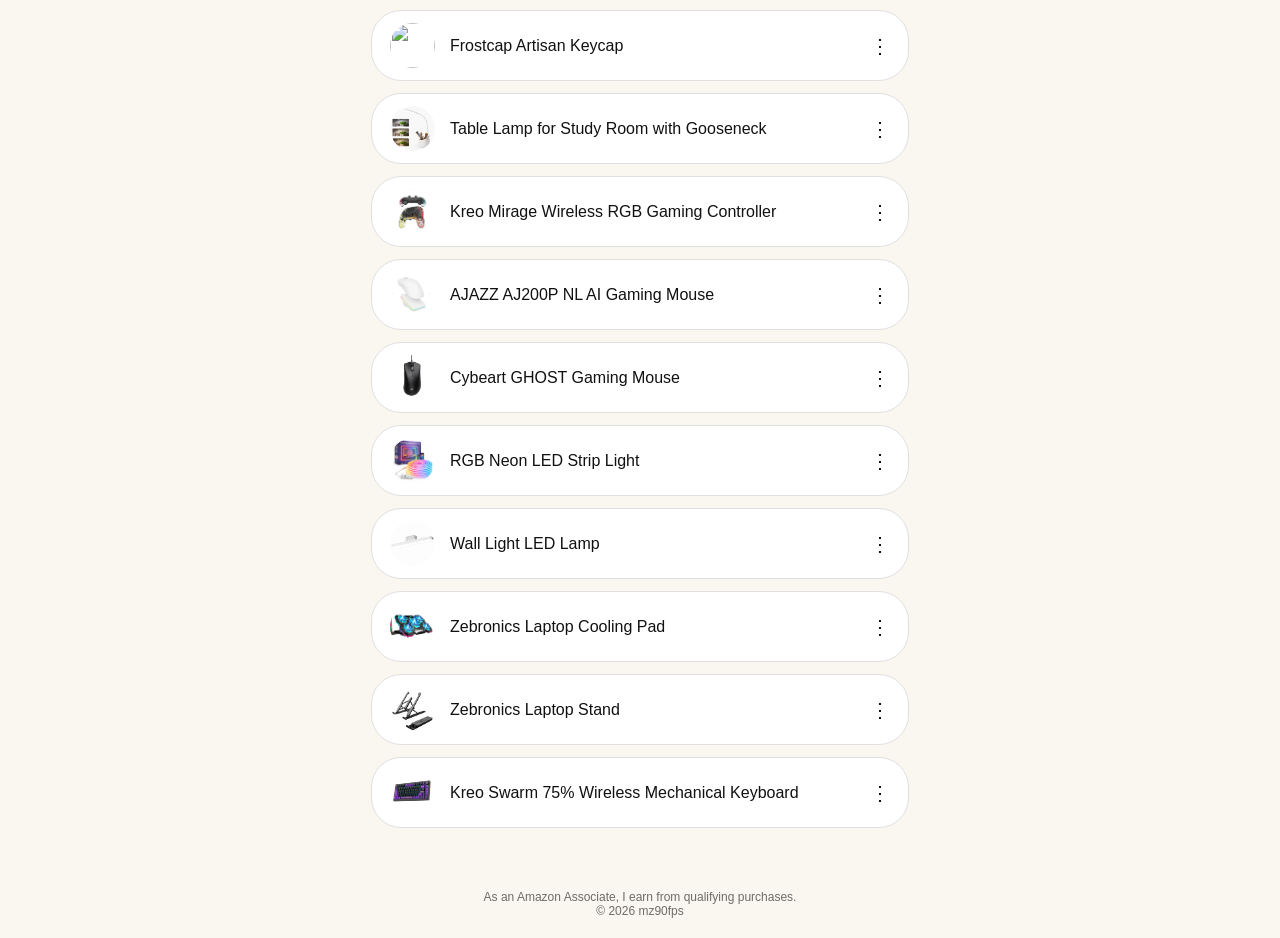
==== commit 1a878afc: "Update index.html" ====
--- a/index.html
+++ b/index.html
@@ -757,6 +757,22 @@
         <div class="setup-scroll" id="mouseScroll">
 
 
+
+			   <!--eppomakerr-->
+            <div class="setup-card">
+                <img src="Epomakernexpro.jpg">
+
+                <div class="product-name">
+                   Epomaker nex pro
+                </div>
+
+                <button class="view-btn"
+                onclick="showSection('section44')">
+                    View
+                </button>
+            </div>
+
+
    <!-- kreo anzu v2-->
             <div class="setup-card">
                 <img src="Kreoanzuv2.jpg">
@@ -1221,6 +1237,14 @@
 
 
 
+<div class="btn" onclick="showSection('section44')">
+<div class="left">
+<img src="Epomakernexpro.jpg">
+<div class="text">Epomaker NEx pro version </div>
+</div>
+<div class="dots" onclick="shareLink(event, 'https://mz90fps.com/')">⋮</div>
+</div>
+
 
 
 <div class="btn" onclick="showSection('section43')">
@@ -1707,6 +1731,45 @@
 
 
 
+  <!--epo mouseeet -->
+<div id="section44" style="display:none;">
+<div class="container">
+
+<!-- 🖼️ PRODUCT IMAGE -->
+<div class="product-image">
+    <img src="Epomakernexpro.jpg">
+</div>
+
+<h2>EPOMAKER NEX Pro Wireless Gaming Mouse</h2>
+
+<p class="wall-text">
+EPOMAKER NEX Pro is a lightweight wireless gaming mouse designed for fast, precise, and comfortable gameplay.
+Its responsive performance and ergonomic shape make it suitable for competitive gaming and everyday use.
+</p>
+
+<p class="wall-text">
+✓ Lightweight gaming design<br>
+✓ Precise & responsive tracking<br>
+✓ Wireless connectivity<br>
+✓ Ergonomic comfortable shape
+</p>
+	
+<!-- 🔗 MAIN LINK -->
+<div class="btn" onclick="openLink('https://epomaker.com/products/epomaker-nex-pro-mouse?_pos=5&_sid=17f88fd98&_ss=r')">
+<div class="left">
+<div class="text">Buy Now / View Product ➜</div>
+</div>
+</div>
+
+<!-- 🔙 BACK -->
+<div class="btn" onclick="goBack()"
+<div class="left">
+<div class="text">⬅ Back</div>
+</div>
+</div>
+
+</div>
+</div>
 
 
   <!--kreooo conttt -->
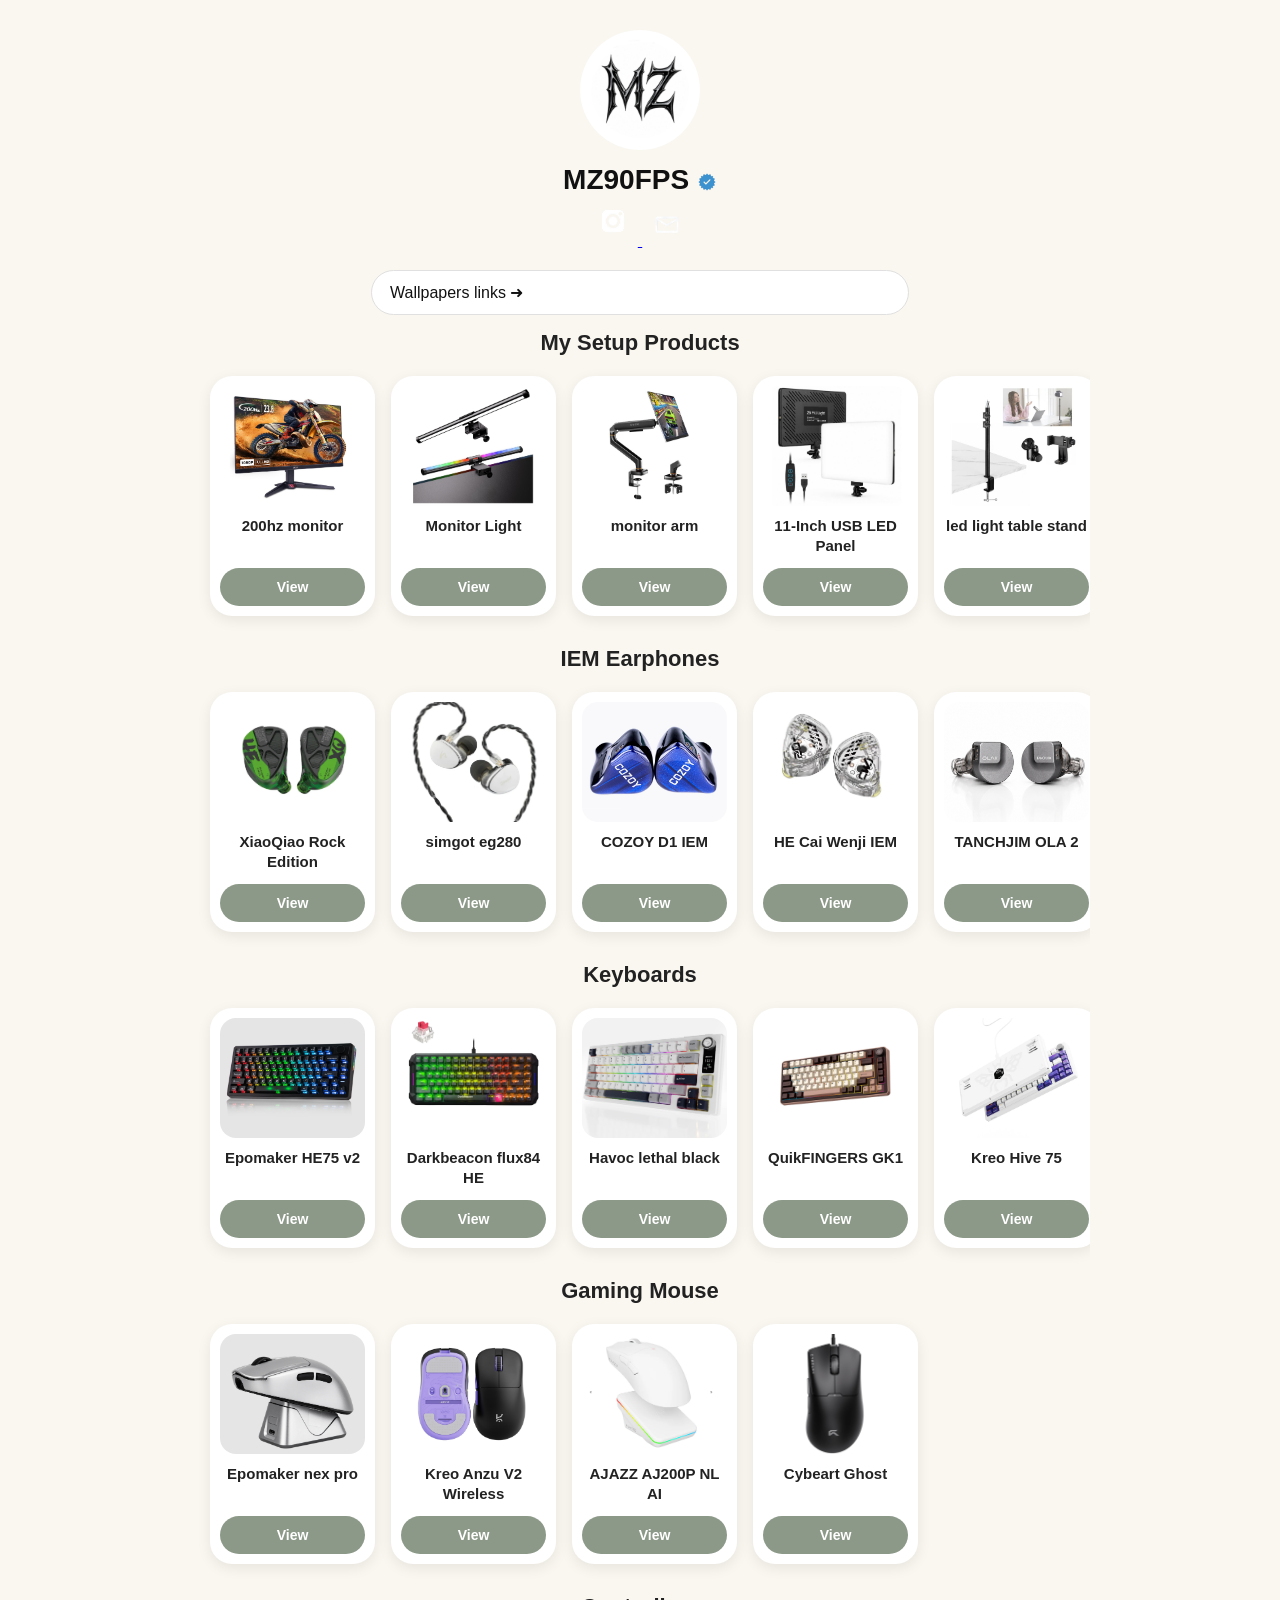
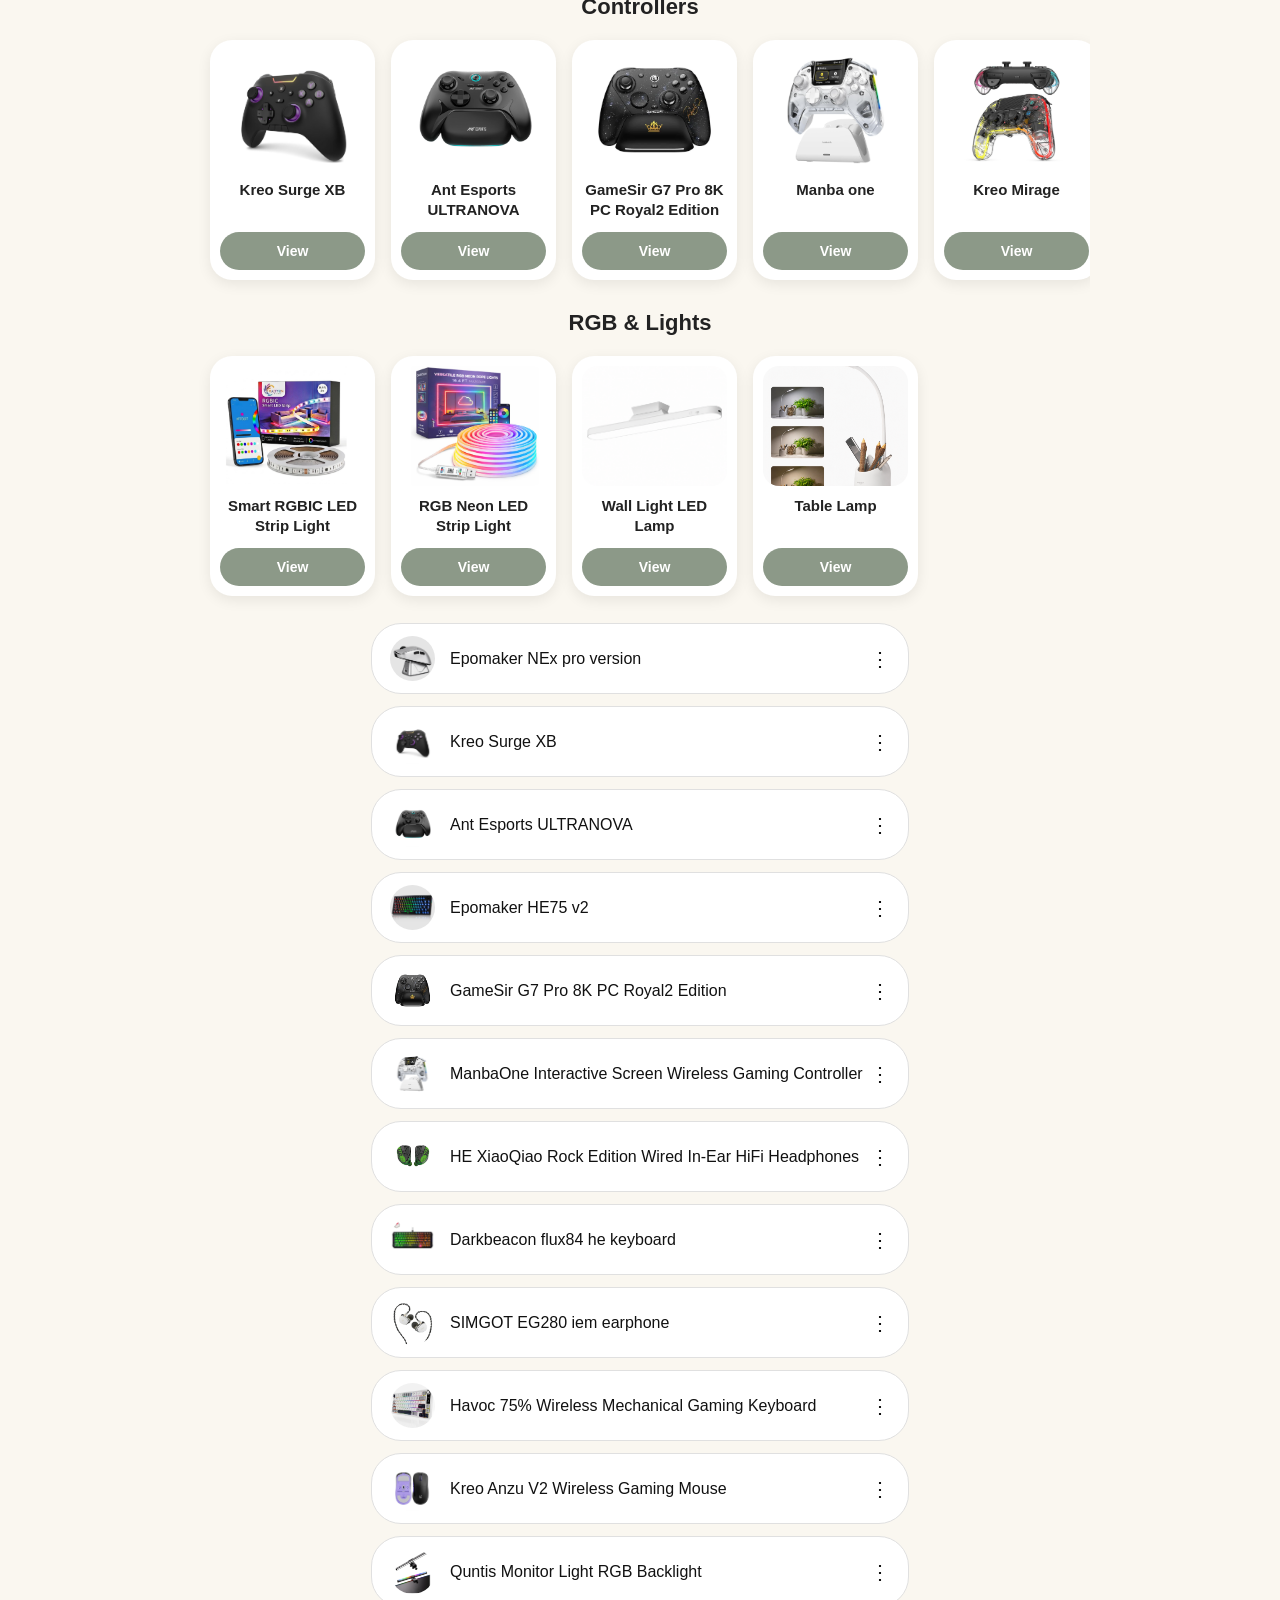
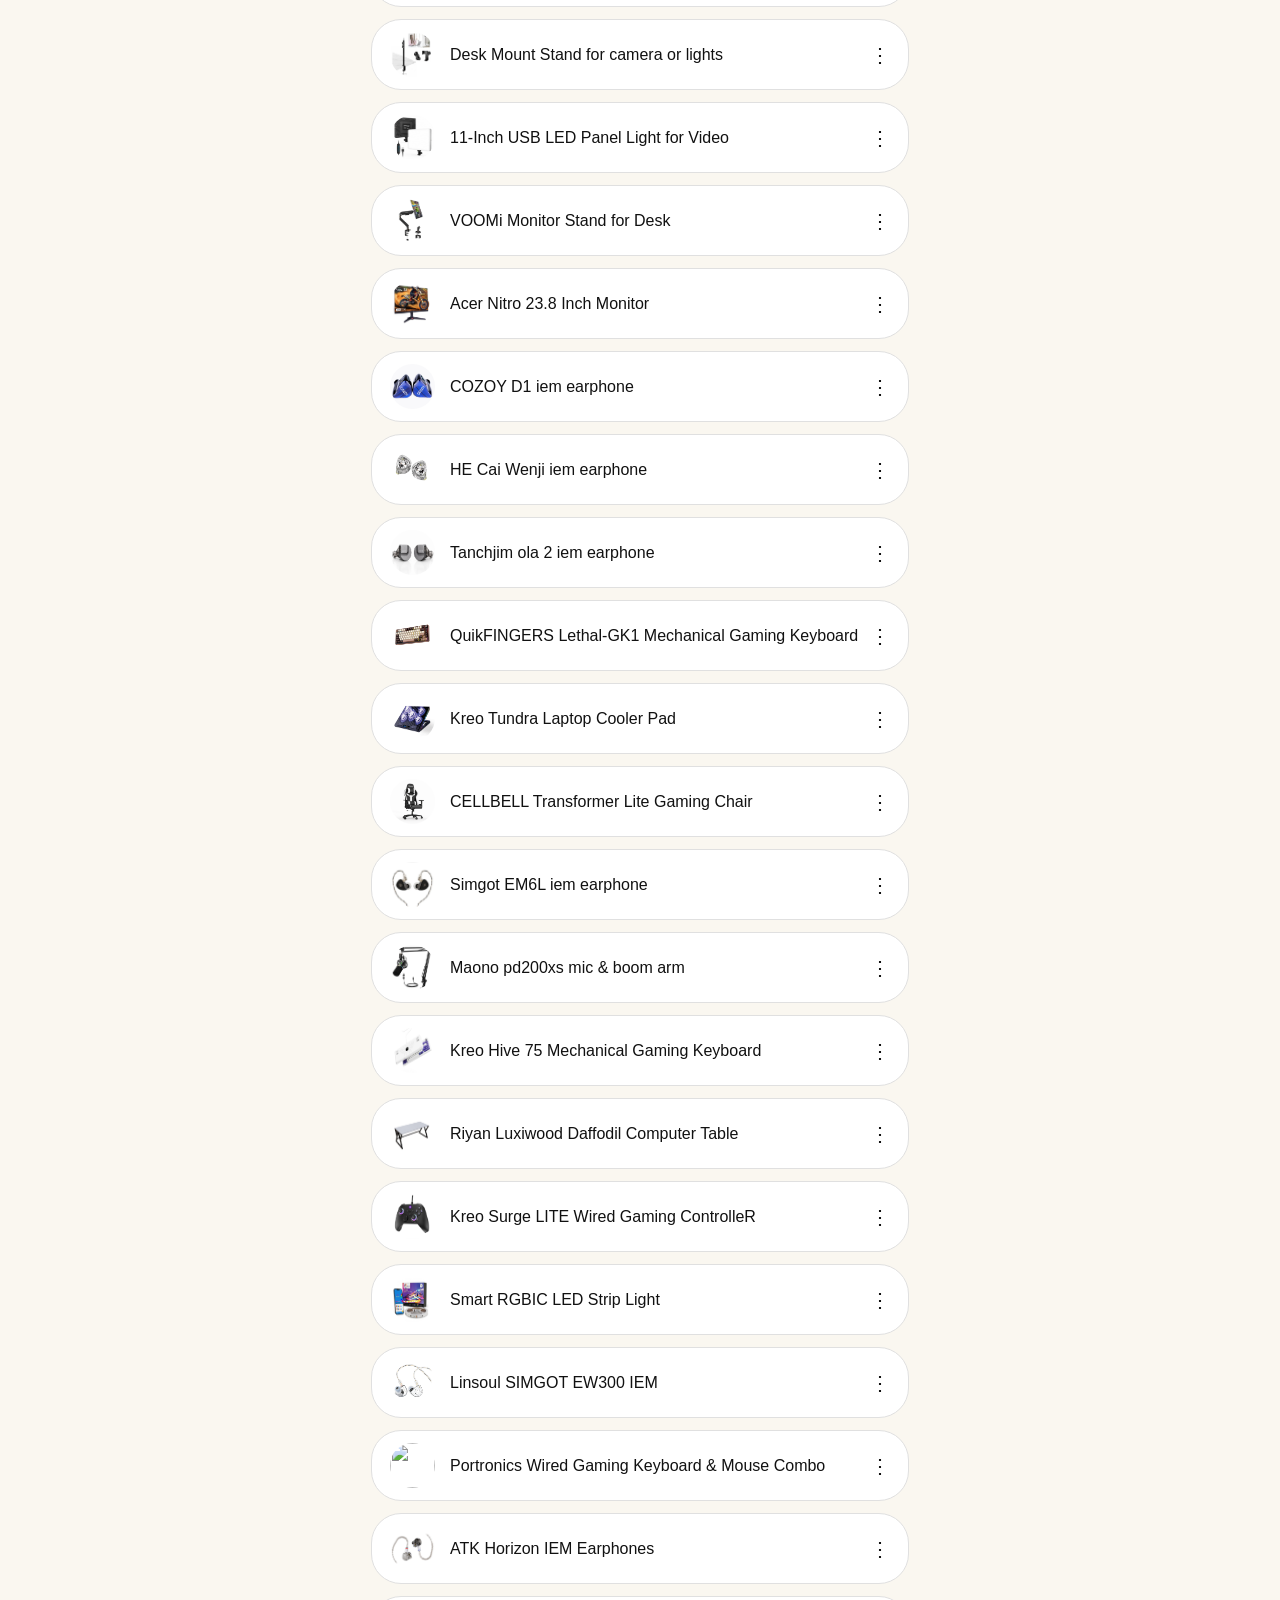
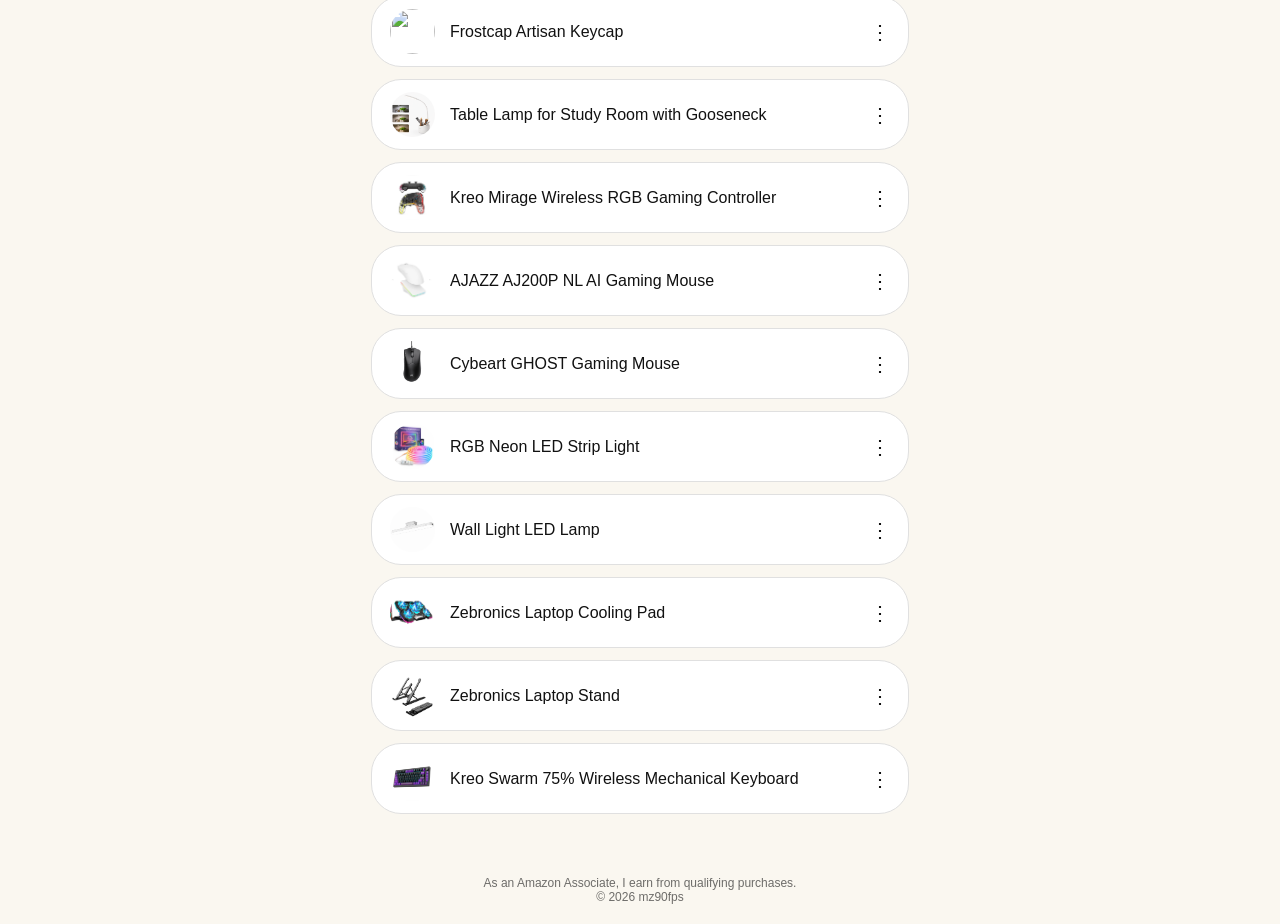
==== commit cc4d99b6: "Update index.html" ====
--- a/index.html
+++ b/index.html
@@ -1,4 +1,4 @@
-z	<!DOCTYPE html>
+<!DOCTYPE html>
 <html lang="en">
 <head>
 <meta charset="UTF-8">
@@ -1873,7 +1873,7 @@
 
 <!-- 🖼️ PRODUCT IMAGE -->
 <div class="product-image">
-    <img src="Epomkaer75v2.jpg">
+    <img src="Epomaker75v2.jpg">
 </div>
 
 <h2>EPOMAKER HE75 V2 Hall Effect Gaming Keyboard</h2>
